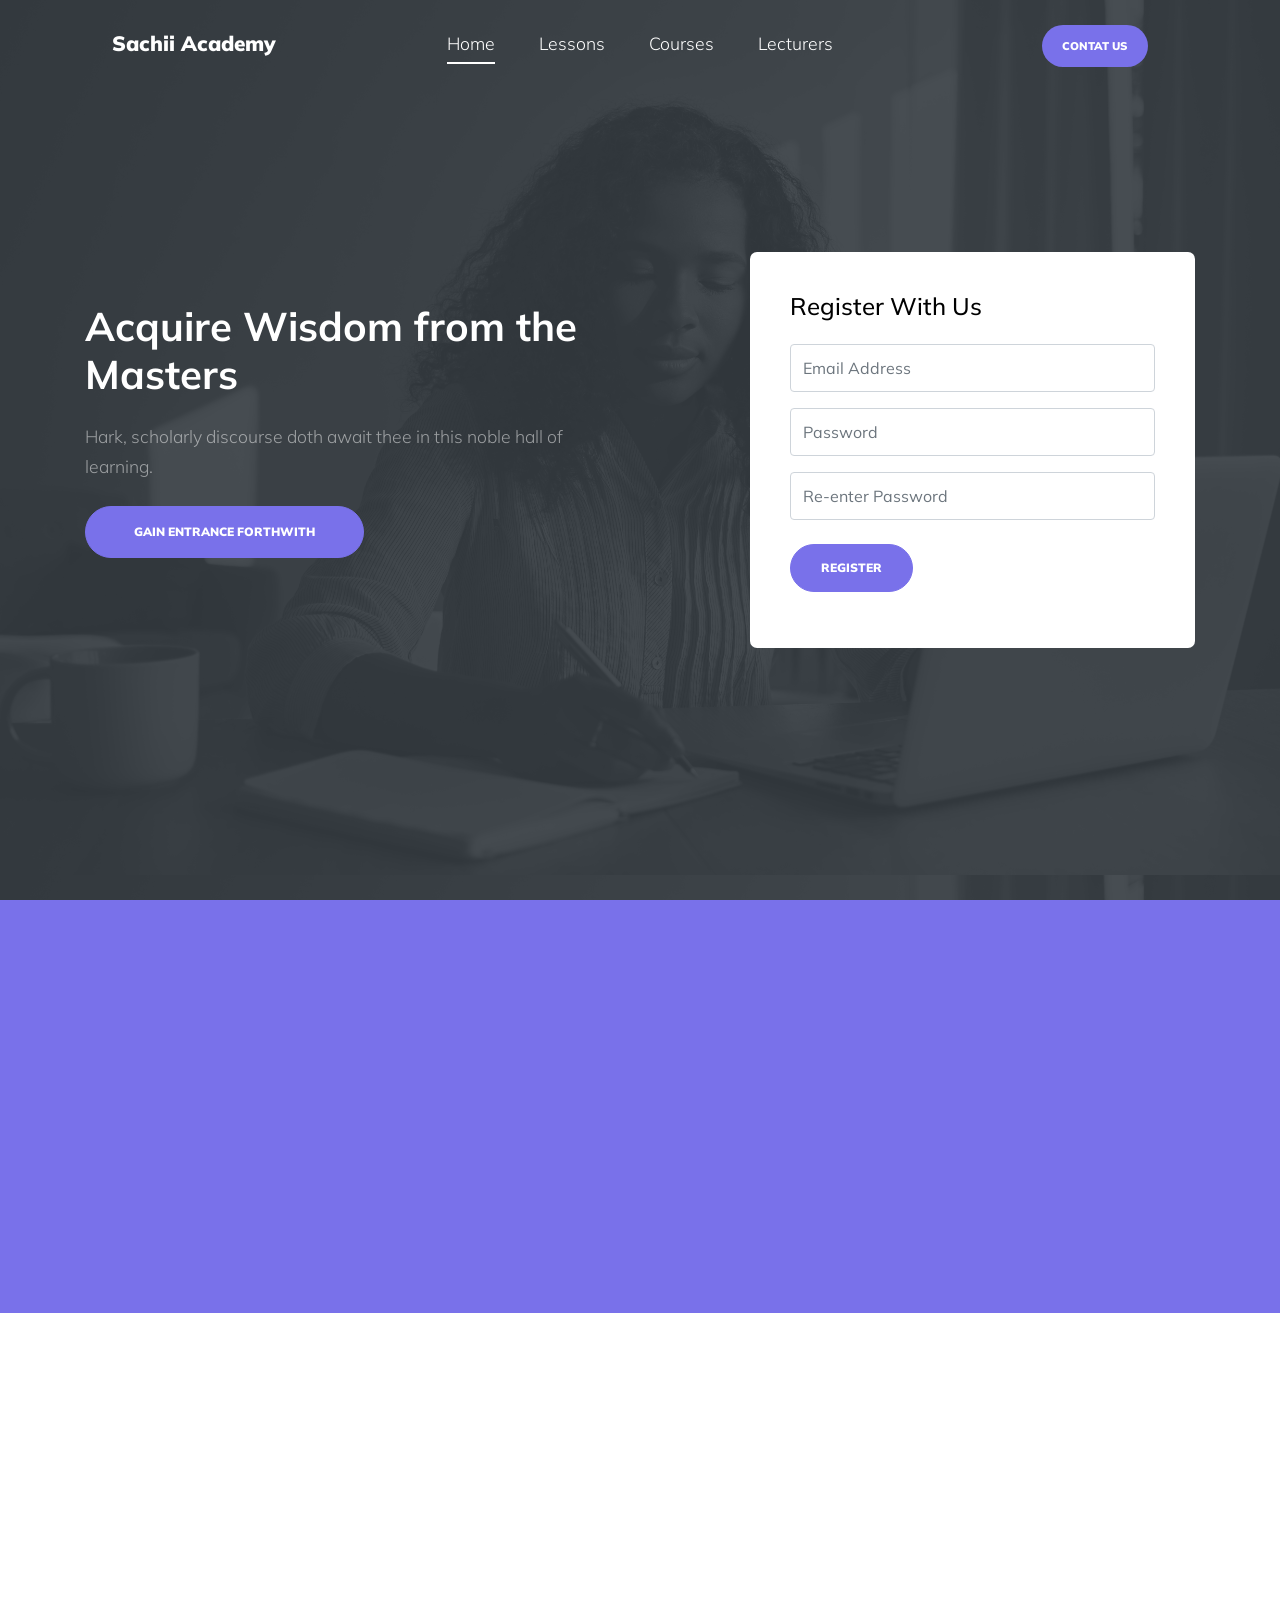
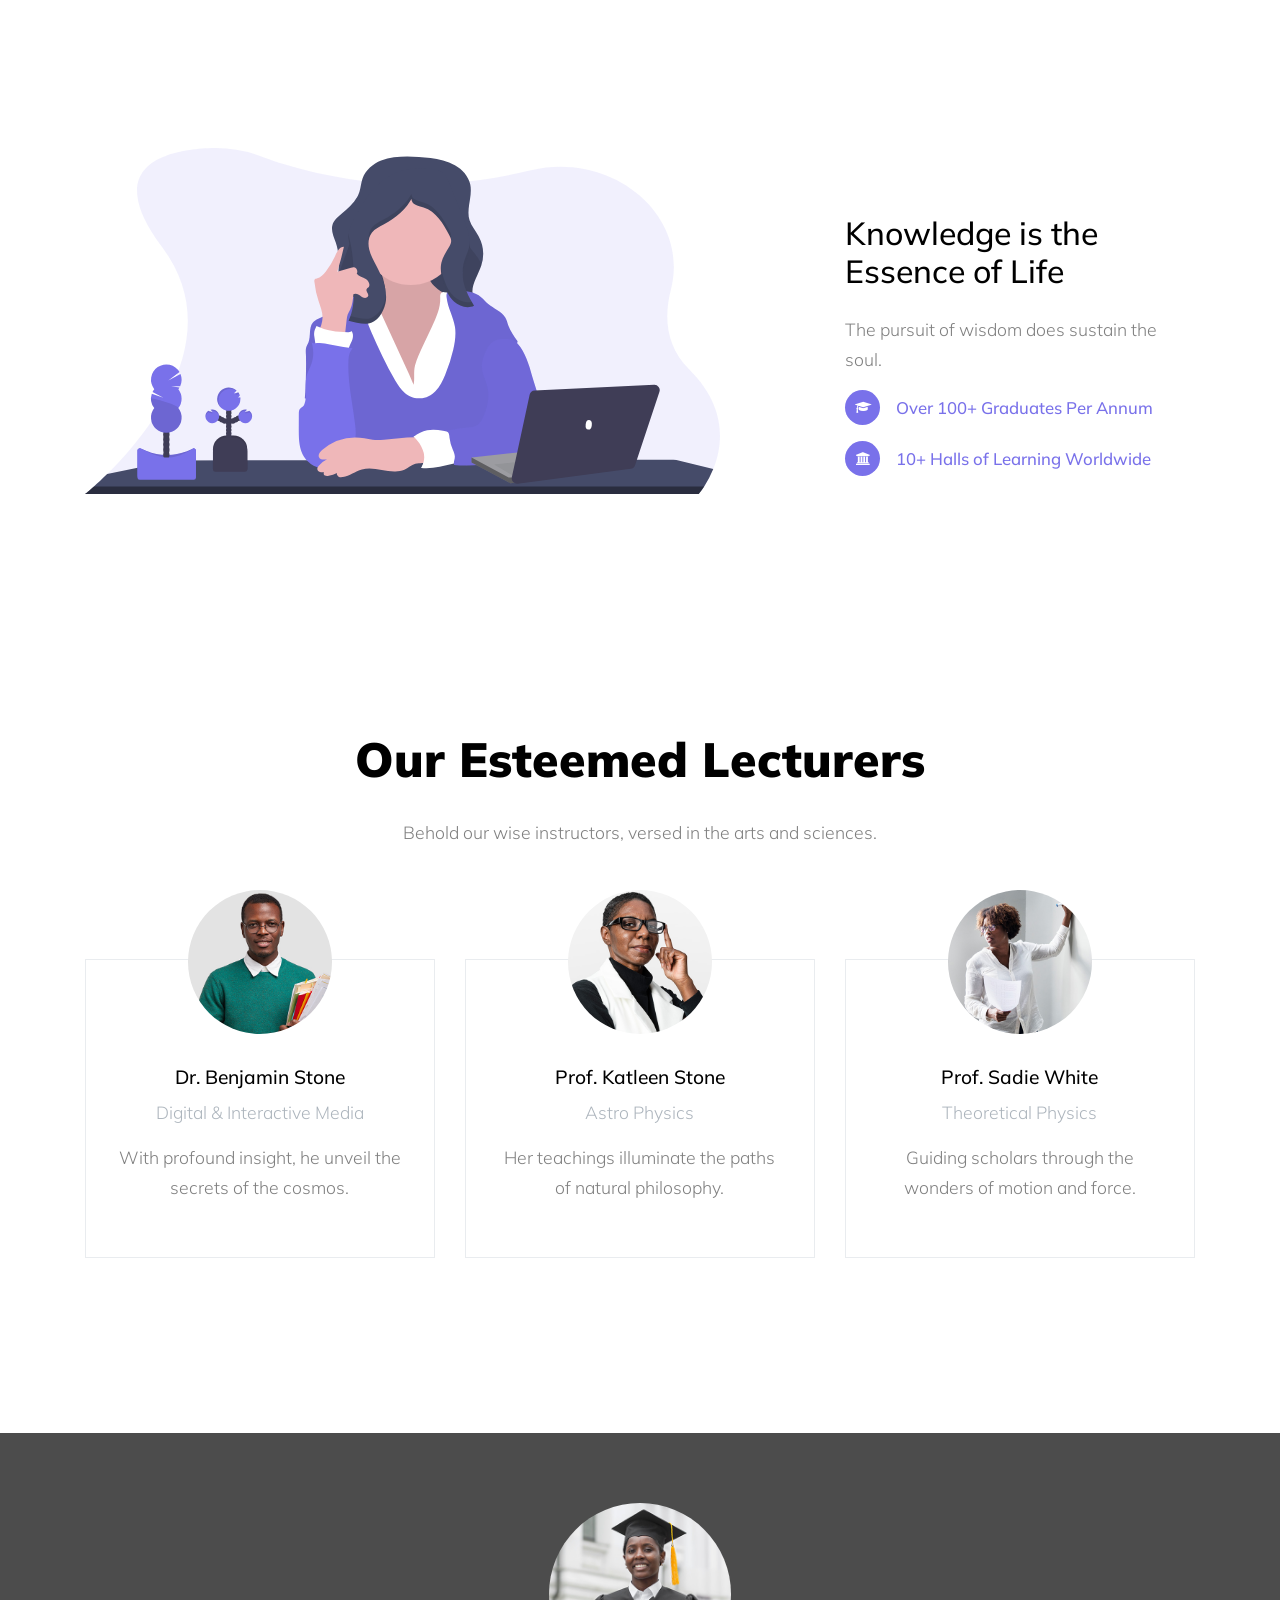
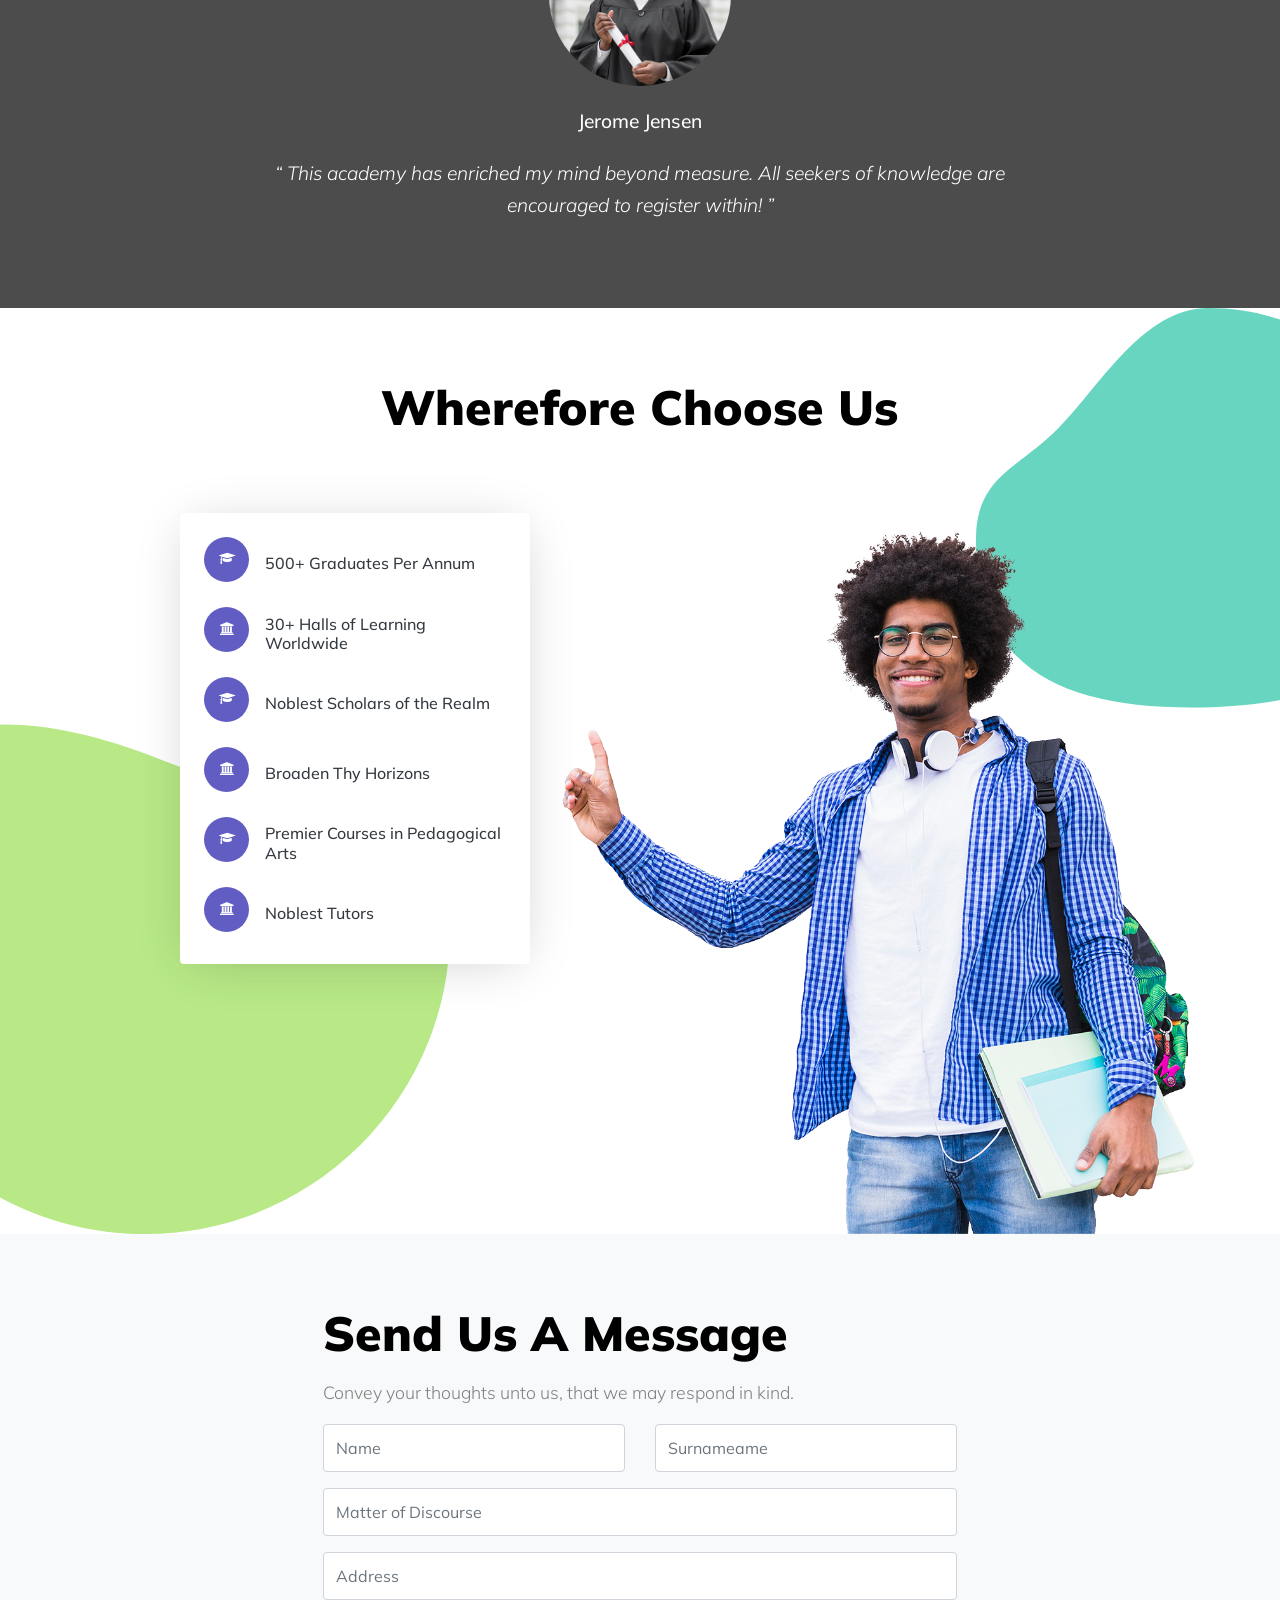
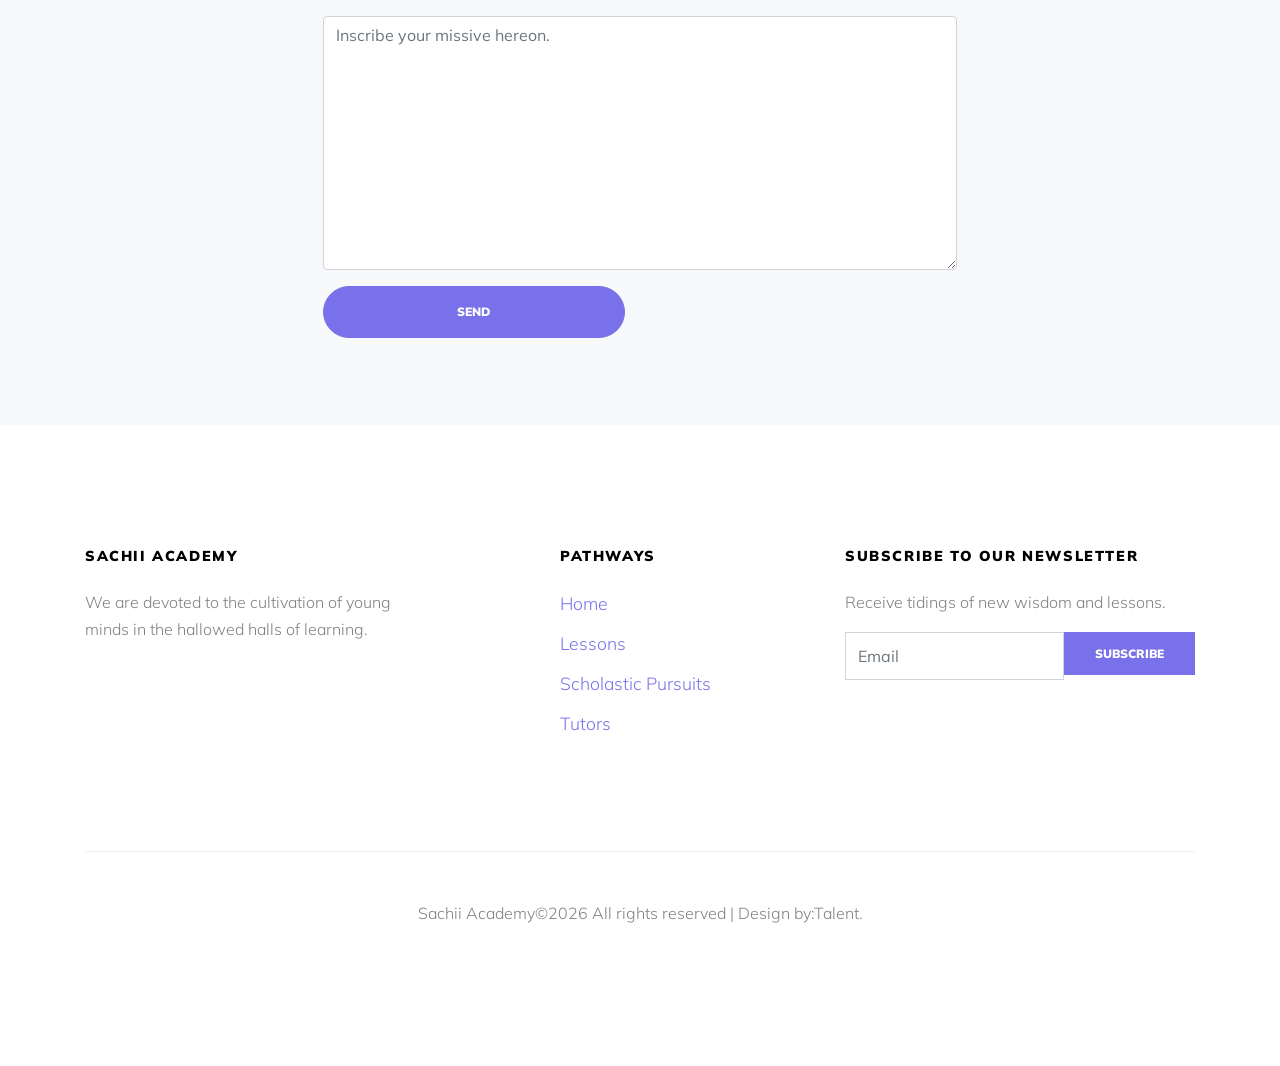
==== index.html @ c507b915 "Add files via upload" ====
<!DOCTYPE html>
<html lang="en">
  <head>
    <title>Sachii Online Academy</title>
    <meta charset="utf-8">
    <meta name="viewport" content="width=device-width, initial-scale=1, shrink-to-fit=no">
    
    
    <link href="https://fonts.googleapis.com/css?family=Muli:300,400,700,900" rel="stylesheet">
    <link rel="stylesheet" href="fonts/icomoon/style.css">

    <link rel="stylesheet" href="css/bootstrap.min.css">
    <link rel="stylesheet" href="css/jquery-ui.css">
    <link rel="stylesheet" href="css/owl.carousel.min.css">
    <link rel="stylesheet" href="css/owl.theme.default.min.css">
    <link rel="stylesheet" href="css/owl.theme.default.min.css">

    <link rel="stylesheet" href="css/jquery.fancybox.min.css">

    <link rel="stylesheet" href="css/bootstrap-datepicker.css">

    <link rel="stylesheet" href="fonts/flaticon/font/flaticon.css">

    <link rel="stylesheet" href="css/aos.css">

    <link rel="stylesheet" href="css/style.css">
    
  </head>
  <body data-spy="scroll" data-target=".site-navbar-target" data-offset="300">
  
  <div class="site-wrap">

    <div class="site-mobile-menu site-navbar-target">
      <div class="site-mobile-menu-header">
        <div class="site-mobile-menu-close mt-3">
          <span class="icon-close2 js-menu-toggle"></span>
        </div>
      </div>
      <div class="site-mobile-menu-body"></div>
    </div>
   
    
    <header class="site-navbar py-4 js-sticky-header site-navbar-target" role="banner">
      
      <div class="container-fluid">
        <div class="d-flex align-items-center">
          <div class="site-logo mr-auto w-25"><a href="index.html">Sachii Academy</a></div>

          <div class="mx-auto text-center">
            <nav class="site-navigation position-relative text-right" role="navigation">
              <ul class="site-menu main-menu js-clone-nav mx-auto d-none d-lg-block  m-0 p-0">
                <li><a href="#home-section" class="nav-link">Home</a></li>
                <li><a href="#courses-section" class="nav-link">Lessons</a></li>
                <li><a href="#programs-section" class="nav-link">Courses</a></li>
                <li><a href="#teachers-section" class="nav-link">Lecturers</a></li>
              </ul>
            </nav>
          </div>

          <div class="ml-auto w-25">
            <nav class="site-navigation position-relative text-right" role="navigation">
              <ul class="site-menu main-menu site-menu-dark js-clone-nav mr-auto d-none d-lg-block m-0 p-0">
                <li class="cta"><a href="#contact-section" class="nav-link"><span>contat us</span></a></li>
              </ul>
            </nav>
            <a href="#" class="d-inline-block d-lg-none site-menu-toggle js-menu-toggle text-black float-right"><span class="icon-menu h3"></span></a>
          </div>
        </div>
      </div>
      
    </header>

    <div class="intro-section" id="home-section">
      
      <div class="slide-1" style="background-image: url('images/hero_1.jpg');" data-stellar-background-ratio="0.5">
        <div class="container">
          <div class="row align-items-center">
            <div class="col-12">
              <div class="row align-items-center">
                <div class="col-lg-6 mb-4">
                  <h1  data-aos="fade-up" data-aos-delay="100">Acquire Wisdom from the Masters</h1>
                  <p class="mb-4"  data-aos="fade-up" data-aos-delay="200">Hark, scholarly discourse doth await thee in this noble hall of learning.</p>
                  <p data-aos="fade-up" data-aos-delay="300"><a href="#" class="btn btn-primary py-3 px-5 btn-pill">Gain Entrance Forthwith</a></p>

                </div>

                <div class="col-lg-5 ml-auto" data-aos="fade-up" data-aos-delay="500">
                  <form action="" method="post" class="form-box">
                    <h3 class="h4 text-black mb-4">Register With Us</h3>
                    <div class="form-group">
                      <input type="text" class="form-control" placeholder="Email Address">
                    </div>
                    <div class="form-group">
                      <input type="password" class="form-control" placeholder="Password">
                    </div>
                    <div class="form-group mb-4">
                      <input type="password" class="form-control" placeholder="Re-enter Password">
                    </div>
                    <div class="form-group">
                      <input type="submit" class="btn btn-primary btn-pill" value="Register">
                    </div>
                  </form>

                </div>
              </div>
            </div>
            
          </div>
        </div>
      </div>
    </div>

    
    <div class="site-section courses-title" id="courses-section">
      <div class="container">
        <div class="row mb-5 justify-content-center">
          <div class="col-lg-7 text-center" data-aos="fade-up" data-aos-delay="">
            <h2 class="section-title">Lessons</h2>
          </div>
        </div>
      </div>
    </div>
    <div class="site-section courses-entry-wrap"  data-aos="fade-up" data-aos-delay="100">
      <div class="container">
        <div class="row">

          <div class="owl-carousel col-12 nonloop-block-14">

            <div class="course bg-white h-100 align-self-stretch">
              <figure class="m-0">
                <a href="course-single.html"><img src="images/img_1.jpg" alt="Image" class="img-fluid"></a>
              </figure>
              <div class="course-inner-text py-4 px-4">
                <span class="course-price">$900</span>
                <div class="meta"><span class="icon-clock-o"></span>4 Lessons / 12 weeks</div>
                <h3><a href="#">Delve into the Laws of Physics</a></h3>
                <p>Contemplate the mysteries of nature through scholarly inquiry.</p>
              </div>
              <div class="d-flex border-top stats">
                <div class="py-3 px-4"><span class="icon-users"></span> 140 scholars</div>
                <div class="py-3 px-4 w-25 ml-auto border-left"><span class="icon-chat"></span> 2</div>
              </div>
            </div>

            <div class="course bg-white h-100 align-self-stretch">
              <figure class="m-0">
                <a href="course-single.html"><img src="images/img_2.jpg" alt="Image" class="img-fluid"></a>
              </figure>
              <div class="course-inner-text py-4 px-4">
                <span class="course-price">$300</span>
                <div class="meta"><span class="icon-clock-o"></span>4 Lessons / 12 weeks</div>
                <h3><a href="#">Graphic and Illustration Design</a></h3>
                <p>Master the noble craft of emblem design.</p>
              </div>
              <div class="d-flex border-top stats">
                <div class="py-3 px-4"><span class="icon-users"></span> 150 scholars</div>
                <div class="py-3 px-4 w-25 ml-auto border-left"><span class="icon-chat"></span> 2</div>
              </div>
            </div>

            <div class="course bg-white h-100 align-self-stretch">
              <figure class="m-0">
                <a href="course-single.html"><img src="images/img_3.jpg" alt="Image" class="img-fluid"></a>
              </figure>
              <div class="course-inner-text py-4 px-4">
                <span class="course-price">$700</span>
                <div class="meta"><span class="icon-clock-o"></span>4 Lessons / 12 weeks</div>
                <h3><a href="#">JavaScript Programming</a></h3>
                <p>Command the arcane language of computation.</p>
              </div>
              <div class="d-flex border-top stats">
                <div class="py-3 px-4"><span class="icon-users"></span> 179 scholars</div>
                <div class="py-3 px-4 w-25 ml-auto border-left"><span class="icon-chat"></span> 2</div>
              </div>
            </div>



            <div class="course bg-white h-100 align-self-stretch">
              <figure class="m-0">
                <a href="course-single.html"><img src="images/img_4.jpg" alt="Image" class="img-fluid"></a>
              </figure>
              <div class="course-inner-text py-4 px-4">
                <span class="course-price">$620</span>
                <div class="meta"><span class="icon-clock-o"></span>4 Lessons / 12 weeks</div>
                <h3><a href="#">Delve into the Laws of Physics</a></h3>
                <p>Contemplate the mysteries of nature through scholarly inquiry.</p>
              </div>
              <div class="d-flex border-top stats">
                <div class="py-3 px-4"><span class="icon-users"></span> 110 scholars</div>
                <div class="py-3 px-4 w-25 ml-auto border-left"><span class="icon-chat"></span> 2</div>
              </div>
            </div>

            <div class="course bg-white h-100 align-self-stretch">
              <figure class="m-0">
                <a href="course-single.html"><img src="images/img_5.jpg" alt="Image" class="img-fluid"></a>
              </figure>
              <div class="course-inner-text py-4 px-4">
                <span class="course-price">$450</span>
                <div class="meta"><span class="icon-clock-o"></span>4 Lessons / 12 weeks</div>
                <h3><a href="#">The Art of Logo Crafting</a></h3>
                <p>Master the noble craft of emblem design.</p>
              </div>
              <div class="d-flex border-top stats">
                <div class="py-3 px-4"><span class="icon-users"></span> 219 scholars</div>
                <div class="py-3 px-4 w-25 ml-auto border-left"><span class="icon-chat"></span> 2</div>
              </div>
            </div>

            <div class="course bg-white h-100 align-self-stretch">
              <figure class="m-0">
                <a href="course-single.html"><img src="images/img_6.jpg" alt="Image" class="img-fluid"></a>
              </figure>
              <div class="course-inner-text py-4 px-4">
                <span class="course-price">$799</span>
                <div class="meta"><span class="icon-clock-o"></span>4 Lessons / 12 weeks</div>
                <h3><a href="#">The Tongue of JavaScript Programming</a></h3>
                <p>Command the arcane language of computation.</p>
              </div>
              <div class="d-flex border-top stats">
                <div class="py-3 px-4"><span class="icon-users"></span> 193 scholars</div>
                <div class="py-3 px-4 w-25 ml-auto border-left"><span class="icon-chat"></span> 2</div>
              </div>
            </div>

          </div>

         

        </div>
        <div class="row justify-content-center">
          <div class="col-7 text-center">
            <button class="customPrevBtn btn btn-primary m-1">Prev</button>
            <button class="customNextBtn btn btn-primary m-1">Next</button>
          </div>
        </div>
      </div>
    </div>


    <div class="site-section" id="programs-section">
      <div class="container">
        <div class="row mb-5 justify-content-center">
          <div class="col-lg-7 text-center"  data-aos="fade-up" data-aos-delay="">
            <h2 class="section-title">Our Scholastic Endeavours</h2>
            <p>Hearken to our noble programs, crafted for the edification of young minds.</p>
          </div>
        </div>
        <div class="row mb-5 align-items-center">
          <div class="col-lg-7 mb-5" data-aos="fade-up" data-aos-delay="100">
            <img src="images/undraw_youtube_tutorial.svg" alt="Image" class="img-fluid">
          </div>
          <div class="col-lg-4 ml-auto" data-aos="fade-up" data-aos-delay="200">
            <h2 class="text-black mb-4">We Excel in the Noble Art of Teaching</h2>
            <p>We encourage you to partake in our peerless instruction.</p>

            <div class="d-flex align-items-center custom-icon-wrap mb-3">
              <span class="custom-icon-inner mr-3"><span class="icon icon-graduation-cap"></span></span>
              <div><h3 class="m-0">Over 500+ Graduates Per Annum</h3></div>
            </div>

            <div class="d-flex align-items-center custom-icon-wrap">
              <span class="custom-icon-inner mr-3"><span class="icon icon-university"></span></span>
              <div><h3 class="m-0">30+ Halls of Learning Worldwide</h3></div>
            </div>

          </div>
        </div>

        <div class="row mb-5 align-items-center">
          <div class="col-lg-7 mb-5 order-1 order-lg-2" data-aos="fade-up" data-aos-delay="100">
            <img src="images/undraw_teaching.svg" alt="Image" class="img-fluid">
          </div>
          <div class="col-lg-4 mr-auto order-2 order-lg-1" data-aos="fade-up" data-aos-delay="200">
            <h2 class="text-black mb-4">Aspire to Excellence</h2>
            <p>Strive ever toward the pinnacle of knowledge.</p>

            <div class="d-flex align-items-center custom-icon-wrap mb-3">
              <span class="custom-icon-inner mr-3"><span class="icon icon-graduation-cap"></span></span>
              <div><h3 class="m-0">Over 500+ Graduates Per Annum</h3></div>
            </div>

            <div class="d-flex align-items-center custom-icon-wrap">
              <span class="custom-icon-inner mr-3"><span class="icon icon-university"></span></span>
              <div><h3 class="m-0">30+ Halls of Learning Worldwide</h3></div>
            </div>

          </div>
        </div>

        <div class="row mb-5 align-items-center">
          <div class="col-lg-7 mb-5" data-aos="fade-up" data-aos-delay="100">
            <img src="images/undraw_teacher.svg" alt="Image" class="img-fluid">
          </div>
          <div class="col-lg-4 ml-auto" data-aos="fade-up" data-aos-delay="200">
            <h2 class="text-black mb-4">Knowledge is the Essence of Life</h2>
            <p>The pursuit of wisdom does sustain the soul.</p>

            <div class="d-flex align-items-center custom-icon-wrap mb-3">
              <span class="custom-icon-inner mr-3"><span class="icon icon-graduation-cap"></span></span>
              <div><h3 class="m-0">Over 100+ Graduates Per Annum</h3></div>
            </div>

            <div class="d-flex align-items-center custom-icon-wrap">
              <span class="custom-icon-inner mr-3"><span class="icon icon-university"></span></span>
              <div><h3 class="m-0">10+ Halls of Learning Worldwide</h3></div>
            </div>

          </div>
        </div>

      </div>
    </div>

    <div class="site-section" id="teachers-section">
      <div class="container">

        <div class="row mb-5 justify-content-center">
          <div class="col-lg-7 mb-5 text-center"  data-aos="fade-up" data-aos-delay="">
            <h2 class="section-title">Our Esteemed Lecturers</h2>
            <p>Behold our wise instructors, versed in the arts and sciences.</p>
          </div>
        </div>

        <div class="row">

          <div class="col-md-6 col-lg-4 mb-4" data-aos="fade-up" data-aos-delay="100">
            <div class="teacher text-center">
              <img src="images/person_1.jpg" alt="Image" class="img-fluid w-50 rounded-circle mx-auto mb-4">
              <div class="py-2">
                <h3 class="text-black">Dr. Benjamin Stone</h3>
                <p class="position">Digital & Interactive Media</p>
                <p>With profound insight, he unveil the secrets of the cosmos.</p>
              </div>
            </div>
          </div>

          <div class="col-md-6 col-lg-4 mb-4" data-aos="fade-up" data-aos-delay="200">
            <div class="teacher text-center">
              <img src="images/person_2.jpg" alt="Image" class="img-fluid w-50 rounded-circle mx-auto mb-4">
              <div class="py-2">
                <h3 class="text-black">Prof. Katleen Stone</h3>
                <p class="position">Astro Physics</p>
                <p>Her teachings illuminate the paths of natural philosophy.</p>
              </div>
            </div>
          </div>

          <div class="col-md-6 col-lg-4 mb-4" data-aos="fade-up" data-aos-delay="300">
            <div class="teacher text-center">
              <img src="images/person_3.jpg" alt="Image" class="img-fluid w-50 rounded-circle mx-auto mb-4">
              <div class="py-2">
                <h3 class="text-black">Prof. Sadie White</h3>
                <p class="position">Theoretical Physics</p>
                <p>Guiding scholars through the wonders of motion and force.</p>
              </div>
            </div>
          </div>
        </div>
      </div>
    </div>

    <div class="site-section bg-image overlay" style="background-image: url('images/hero_1.jpg');">
      <div class="container">
        <div class="row justify-content-center align-items-center">
          <div class="col-md-8 text-center testimony">
            <img src="images/person_4.jpg" alt="Image" class="img-fluid w-25 mb-4 rounded-circle">
            <h3 class="mb-4">Jerome Jensen</h3>
            <blockquote>
              <p>&ldquo; This academy has enriched my mind beyond measure. All seekers of knowledge are encouraged to register within! &rdquo;</p>
            </blockquote>
          </div>
        </div>
      </div>
    </div>

    <div class="site-section pb-0">

      <div class="future-blobs">
        <div class="blob_2">
          <img src="images/blob_2.svg" alt="Image">
        </div>
        <div class="blob_1">
          <img src="images/blob_1.svg" alt="Image">
        </div>
      </div>
      <div class="container">
        <div class="row mb-5 justify-content-center" data-aos="fade-up" data-aos-delay="">
          <div class="col-lg-7 text-center">
            <h2 class="section-title">Wherefore Choose Us</h2>
          </div>
        </div>
        <div class="row">
          <div class="col-lg-4 ml-auto align-self-start"  data-aos="fade-up" data-aos-delay="100">

            <div class="p-4 rounded bg-white why-choose-us-box">

              <div class="d-flex align-items-center custom-icon-wrap custom-icon-light mb-3">
                <div class="mr-3"><span class="custom-icon-inner"><span class="icon icon-graduation-cap"></span></span></div>
                <div><h3 class="m-0">500+ Graduates Per Annum</h3></div>
              </div>

              <div class="d-flex align-items-center custom-icon-wrap custom-icon-light mb-3">
                <div class="mr-3"><span class="custom-icon-inner"><span class="icon icon-university"></span></span></div>
                <div><h3 class="m-0">30+ Halls of Learning Worldwide</h3></div>
              </div>

              <div class="d-flex align-items-center custom-icon-wrap custom-icon-light mb-3">
                <div class="mr-3"><span class="custom-icon-inner"><span class="icon icon-graduation-cap"></span></span></div>
                <div><h3 class="m-0">Noblest Scholars of the Realm</h3></div>
              </div>

              <div class="d-flex align-items-center custom-icon-wrap custom-icon-light mb-3">
                <div class="mr-3"><span class="custom-icon-inner"><span class="icon icon-university"></span></span></div>
                <div><h3 class="m-0">Broaden Thy Horizons</h3></div>
              </div>

              <div class="d-flex align-items-center custom-icon-wrap custom-icon-light mb-3">
                <div class="mr-3"><span class="custom-icon-inner"><span class="icon icon-graduation-cap"></span></span></div>
                <div><h3 class="m-0">Premier Courses in Pedagogical Arts</h3></div>
              </div>

              <div class="d-flex align-items-center custom-icon-wrap custom-icon-light">
                <div class="mr-3"><span class="custom-icon-inner"><span class="icon icon-university"></span></span></div>
                <div><h3 class="m-0">Noblest Tutors</h3></div>
              </div>

            </div>


          </div>
          <div class="col-lg-7 align-self-end"  data-aos="fade-left" data-aos-delay="200">
            <img src="images/person_transparent.png" alt="Image" class="img-fluid">
          </div>
        </div>
      </div>
    </div>

    



    <div class="site-section bg-light" id="contact-section">
      <div class="container">

        <div class="row justify-content-center">
          <div class="col-md-7">


            
            <h2 class="section-title mb-3">Send Us A Message</h2>
            <p>Convey your thoughts unto us, that we may respond in kind.</p>
          
            <form method="post" data-aos="fade">
              <div class="form-group row">
                <div class="col-md-6 mb-3 mb-lg-0">
                  <input type="text" class="form-control" placeholder="Name">
                </div>
                <div class="col-md-6">
                  <input type="text" class="form-control" placeholder="Surnameame">
                </div>
              </div>

              <div class="form-group row">
                <div class="col-md-12">
                  <input type="text" class="form-control" placeholder="Matter of Discourse">
                </div>
              </div>

              <div class="form-group row">
                <div class="col-md-12">
                  <input type="email" class="form-control" placeholder="Address">
                </div>
              </div>
              <div class="form-group row">
                <div class="col-md-12">
                  <textarea class="form-control" id="" cols="30" rows="10" placeholder="Inscribe your missive hereon."></textarea>
                </div>
              </div>

              <div class="form-group row">
                <div class="col-md-6">
                  
                  <input type="submit" class="btn btn-primary py-3 px-5 btn-block btn-pill" value="Send ">
                </div>
              </div>

            </form>
          </div>
        </div>
      </div>
    </div>
    
     
    <footer class="footer-section bg-white">
      <div class="container">
        <div class="row">
          <div class="col-md-4">
            <h3>Sachii Academy</h3>
            <p>We are devoted to the cultivation of young minds in the hallowed halls of learning.</p>
          </div>

          <div class="col-md-3 ml-auto">
            <h3>Pathways</h3>
            <ul class="list-unstyled footer-links">
              <li><a href="#">Home</a></li>
              <li><a href="#">Lessons</a></li>
              <li><a href="#">Scholastic Pursuits</a></li>
              <li><a href="#">Tutors</a></li>
            </ul>
          </div>

          <div class="col-md-4">
            <h3>Subscribe to Our Newsletter</h3>
            <p>Receive tidings of new wisdom and lessons.</p>
            <form action="#" class="footer-subscribe">
              <div class="d-flex mb-5">
                <input type="text" class="form-control rounded-0" placeholder="Email">
                <input type="submit" class="btn btn-primary rounded-0" value="Subscribe">
              </div>
            </form>
          </div>

        </div>

        <div class="row pt-5 mt-5 text-center">
          <div class="col-md-12">
            <div class="border-top pt-5">
            <p>
        
        Sachii Academy&copy;<script>document.write(new Date().getFullYear());</script> All rights reserved | Design by:Talent.
       
      </p>
            </div>
          </div>
          
        </div>
      </div>
    </footer>

  
    
  </div> 

  <script src="js/jquery-3.3.1.min.js"></script>
  <script src="js/jquery-migrate-3.0.1.min.js"></script>
  <script src="js/jquery-ui.js"></script>
  <script src="js/popper.min.js"></script>
  <script src="js/bootstrap.min.js"></script>
  <script src="js/owl.carousel.min.js"></script>
  <script src="js/jquery.stellar.min.js"></script>
  <script src="js/jquery.countdown.min.js"></script>
  <script src="js/bootstrap-datepicker.min.js"></script>
  <script src="js/jquery.easing.1.3.js"></script>
  <script src="js/aos.js"></script>
  <script src="js/jquery.fancybox.min.js"></script>
  <script src="js/jquery.sticky.js"></script>

  
  <script src="js/main.js"></script>
    
  </body>
</html>
---- fonts/icomoon/style.css ----
@font-face {
  font-family: 'icomoon';
  src:  url('fonts/icomoon.eot?10si43');
  src:  url('fonts/icomoon.eot?10si43#iefix') format('embedded-opentype'),
    url('fonts/icomoon.ttf?10si43') format('truetype'),
    url('fonts/icomoon.woff?10si43') format('woff'),
    url('fonts/icomoon.svg?10si43#icomoon') format('svg');
  font-weight: normal;
  font-style: normal;
}

[class^="icon-"], [class*=" icon-"] {
  /* use !important to prevent issues with browser extensions that change fonts */
  font-family: 'icomoon' !important;
  speak: none;
  font-style: normal;
  font-weight: normal;
  font-variant: normal;
  text-transform: none;
  line-height: 1;

  /* Better Font Rendering =========== */
  -webkit-font-smoothing: antialiased;
  -moz-osx-font-smoothing: grayscale;
}

.icon-asterisk:before {
  content: "\f069";
}
.icon-plus:before {
  content: "\f067";
}
.icon-question:before {
  content: "\f128";
}
.icon-minus:before {
  content: "\f068";
}
.icon-glass:before {
  content: "\f000";
}
.icon-music:before {
  content: "\f001";
}
.icon-search:before {
  content: "\f002";
}
.icon-envelope-o:before {
  content: "\f003";
}
.icon-heart:before {
  content: "\f004";
}
.icon-star:before {
  content: "\f005";
}
.icon-star-o:before {
  content: "\f006";
}
.icon-user:before {
  content: "\f007";
}
.icon-film:before {
  content: "\f008";
}
.icon-th-large:before {
  content: "\f009";
}
.icon-th:before {
  content: "\f00a";
}
.icon-th-list:before {
  content: "\f00b";
}
.icon-check:before {
  content: "\f00c";
}
.icon-close:before {
  content: "\f00d";
}
.icon-remove:before {
  content: "\f00d";
}
.icon-times:before {
  content: "\f00d";
}
.icon-search-plus:before {
  content: "\f00e";
}
.icon-search-minus:before {
  content: "\f010";
}
.icon-power-off:before {
  content: "\f011";
}
.icon-signal:before {
  content: "\f012";
}
.icon-cog:before {
  content: "\f013";
}
.icon-gear:before {
  content: "\f013";
}
.icon-trash-o:before {
  content: "\f014";
}
.icon-home:before {
  content: "\f015";
}
.icon-file-o:before {
  content: "\f016";
}
.icon-clock-o:before {
  content: "\f017";
}
.icon-road:before {
  content: "\f018";
}
.icon-download:before {
  content: "\f019";
}
.icon-arrow-circle-o-down:before {
  content: "\f01a";
}
.icon-arrow-circle-o-up:before {
  content: "\f01b";
}
.icon-inbox:before {
  content: "\f01c";
}
.icon-play-circle-o:before {
  content: "\f01d";
}
.icon-repeat:before {
  content: "\f01e";
}
.icon-rotate-right:before {
  content: "\f01e";
}
.icon-refresh:before {
  content: "\f021";
}
.icon-list-alt:before {
  content: "\f022";
}
.icon-lock:before {
  content: "\f023";
}
.icon-flag:before {
  content: "\f024";
}
.icon-headphones:before {
  content: "\f025";
}
.icon-volume-off:before {
  content: "\f026";
}
.icon-volume-down:before {
  content: "\f027";
}
.icon-volume-up:before {
  content: "\f028";
}
.icon-qrcode:before {
  content: "\f029";
}
.icon-barcode:before {
  content: "\f02a";
}
.icon-tag:before {
  content: "\f02b";
}
.icon-tags:before {
  content: "\f02c";
}
.icon-book:before {
  content: "\f02d";
}
.icon-bookmark:before {
  content: "\f02e";
}
.icon-print:before {
  content: "\f02f";
}
.icon-camera:before {
  content: "\f030";
}
.icon-font:before {
  content: "\f031";
}
.icon-bold:before {
  content: "\f032";
}
.icon-italic:before {
  content: "\f033";
}
.icon-text-height:before {
  content: "\f034";
}
.icon-text-width:before {
  content: "\f035";
}
.icon-align-left:before {
  content: "\f036";
}
.icon-align-center:before {
  content: "\f037";
}
.icon-align-right:before {
  content: "\f038";
}
.icon-align-justify:before {
  content: "\f039";
}
.icon-list:before {
  content: "\f03a";
}
.icon-dedent:before {
  content: "\f03b";
}
.icon-outdent:before {
  content: "\f03b";
}
.icon-indent:before {
  content: "\f03c";
}
.icon-video-camera:before {
  content: "\f03d";
}
.icon-image:before {
  content: "\f03e";
}
.icon-photo:before {
  content: "\f03e";
}
.icon-picture-o:before {
  content: "\f03e";
}
.icon-pencil:before {
  content: "\f040";
}
.icon-map-marker:before {
  content: "\f041";
}
.icon-adjust:before {
  content: "\f042";
}
.icon-tint:before {
  content: "\f043";
}
.icon-edit:before {
  content: "\f044";
}
.icon-pencil-square-o:before {
  content: "\f044";
}
.icon-share-square-o:before {
  content: "\f045";
}
.icon-check-square-o:before {
  content: "\f046";
}
.icon-arrows:before {
  content: "\f047";
}
.icon-step-backward:before {
  content: "\f048";
}
.icon-fast-backward:before {
  content: "\f049";
}
.icon-backward:before {
  content: "\f04a";
}
.icon-play:before {
  content: "\f04b";
}
.icon-pause:before {
  content: "\f04c";
}
.icon-stop:before {
  content: "\f04d";
}
.icon-forward:before {
  content: "\f04e";
}
.icon-fast-forward:before {
  content: "\f050";
}
.icon-step-forward:before {
  content: "\f051";
}
.icon-eject:before {
  content: "\f052";
}
.icon-chevron-left:before {
  content: "\f053";
}
.icon-chevron-right:before {
  content: "\f054";
}
.icon-plus-circle:before {
  content: "\f055";
}
.icon-minus-circle:before {
  content: "\f056";
}
.icon-times-circle:before {
  content: "\f057";
}
.icon-check-circle:before {
  content: "\f058";
}
.icon-question-circle:before {
  content: "\f059";
}
.icon-info-circle:before {
  content: "\f05a";
}
.icon-crosshairs:before {
  content: "\f05b";
}
.icon-times-circle-o:before {
  content: "\f05c";
}
.icon-check-circle-o:before {
  content: "\f05d";
}
.icon-ban:before {
  content: "\f05e";
}
.icon-arrow-left:before {
  content: "\f060";
}
.icon-arrow-right:before {
  content: "\f061";
}
.icon-arrow-up:before {
  content: "\f062";
}
.icon-arrow-down:before {
  content: "\f063";
}
.icon-mail-forward:before {
  content: "\f064";
}
.icon-share:before {
  content: "\f064";
}
.icon-expand:before {
  content: "\f065";
}
.icon-compress:before {
  content: "\f066";
}
.icon-exclamation-circle:before {
  content: "\f06a";
}
.icon-gift:before {
  content: "\f06b";
}
.icon-leaf:before {
  content: "\f06c";
}
.icon-fire:before {
  content: "\f06d";
}
.icon-eye:before {
  content: "\f06e";
}
.icon-eye-slash:before {
  content: "\f070";
}
.icon-exclamation-triangle:before {
  content: "\f071";
}
.icon-warning:before {
  content: "\f071";
}
.icon-plane:before {
  content: "\f072";
}
.icon-calendar:before {
  content: "\f073";
}
.icon-random:before {
  content: "\f074";
}
.icon-comment:before {
  content: "\f075";
}
.icon-magnet:before {
  content: "\f076";
}
.icon-chevron-up:before {
  content: "\f077";
}
.icon-chevron-down:before {
  content: "\f078";
}
.icon-retweet:before {
  content: "\f079";
}
.icon-shopping-cart:before {
  content: "\f07a";
}
.icon-folder:before {
  content: "\f07b";
}
.icon-folder-open:before {
  content: "\f07c";
}
.icon-arrows-v:before {
  content: "\f07d";
}
.icon-arrows-h:before {
  content: "\f07e";
}
.icon-bar-chart:before {
  content: "\f080";
}
.icon-bar-chart-o:before {
  content: "\f080";
}
.icon-twitter-square:before {
  content: "\f081";
}
.icon-facebook-square:before {
  content: "\f082";
}
.icon-camera-retro:before {
  content: "\f083";
}
.icon-key:before {
  content: "\f084";
}
.icon-cogs:before {
  content: "\f085";
}
.icon-gears:before {
  content: "\f085";
}
.icon-comments:before {
  content: "\f086";
}
.icon-thumbs-o-up:before {
  content: "\f087";
}
.icon-thumbs-o-down:before {
  content: "\f088";
}
.icon-star-half:before {
  content: "\f089";
}
.icon-heart-o:before {
  content: "\f08a";
}
.icon-sign-out:before {
  content: "\f08b";
}
.icon-linkedin-square:before {
  content: "\f08c";
}
.icon-thumb-tack:before {
  content: "\f08d";
}
.icon-external-link:before {
  content: "\f08e";
}
.icon-sign-in:before {
  content: "\f090";
}
.icon-trophy:before {
  content: "\f091";
}
.icon-github-square:before {
  content: "\f092";
}
.icon-upload:before {
  content: "\f093";
}
.icon-lemon-o:before {
  content: "\f094";
}
.icon-phone:before {
  content: "\f095";
}
.icon-square-o:before {
  content: "\f096";
}
.icon-bookmark-o:before {
  content: "\f097";
}
.icon-phone-square:before {
  content: "\f098";
}
.icon-twitter:before {
  content: "\f099";
}
.icon-facebook:before {
  content: "\f09a";
}
.icon-facebook-f:before {
  content: "\f09a";
}
.icon-github:before {
  content: "\f09b";
}
.icon-unlock:before {
  content: "\f09c";
}
.icon-credit-card:before {
  content: "\f09d";
}
.icon-feed:before {
  content: "\f09e";
}
.icon-rss:before {
  content: "\f09e";
}
.icon-hdd-o:before {
  content: "\f0a0";
}
.icon-bullhorn:before {
  content: "\f0a1";
}
.icon-bell-o:before {
  content: "\f0a2";
}
.icon-certificate:before {
  content: "\f0a3";
}
.icon-hand-o-right:before {
  content: "\f0a4";
}
.icon-hand-o-left:before {
  content: "\f0a5";
}
.icon-hand-o-up:before {
  content: "\f0a6";
}
.icon-hand-o-down:before {
  content: "\f0a7";
}
.icon-arrow-circle-left:before {
  content: "\f0a8";
}
.icon-arrow-circle-right:before {
  content: "\f0a9";
}
.icon-arrow-circle-up:before {
  content: "\f0aa";
}
.icon-arrow-circle-down:before {
  content: "\f0ab";
}
.icon-globe:before {
  content: "\f0ac";
}
.icon-wrench:before {
  content: "\f0ad";
}
.icon-tasks:before {
  content: "\f0ae";
}
.icon-filter:before {
  content: "\f0b0";
}
.icon-briefcase:before {
  content: "\f0b1";
}
.icon-arrows-alt:before {
  content: "\f0b2";
}
.icon-group:before {
  content: "\f0c0";
}
.icon-users:before {
  content: "\f0c0";
}
.icon-chain:before {
  content: "\f0c1";
}
.icon-link:before {
  content: "\f0c1";
}
.icon-cloud:before {
  content: "\f0c2";
}
.icon-flask:before {
  content: "\f0c3";
}
.icon-cut:before {
  content: "\f0c4";
}
.icon-scissors:before {
  content: "\f0c4";
}
.icon-copy:before {
  content: "\f0c5";
}
.icon-files-o:before {
  content: "\f0c5";
}
.icon-paperclip:before {
  content: "\f0c6";
}
.icon-floppy-o:before {
  content: "\f0c7";
}
.icon-save:before {
  content: "\f0c7";
}
.icon-square:before {
  content: "\f0c8";
}
.icon-bars:before {
  content: "\f0c9";
}
.icon-navicon:before {
  content: "\f0c9";
}
.icon-reorder:before {
  content: "\f0c9";
}
.icon-list-ul:before {
  content: "\f0ca";
}
.icon-list-ol:before {
  content: "\f0cb";
}
.icon-strikethrough:before {
  content: "\f0cc";
}
.icon-underline:before {
  content: "\f0cd";
}
.icon-table:before {
  content: "\f0ce";
}
.icon-magic:before {
  content: "\f0d0";
}
.icon-truck:before {
  content: "\f0d1";
}
.icon-pinterest:before {
  content: "\f0d2";
}
.icon-pinterest-square:before {
  content: "\f0d3";
}
.icon-google-plus-square:before {
  content: "\f0d4";
}
.icon-google-plus:before {
  content: "\f0d5";
}
.icon-money:before {
  content: "\f0d6";
}
.icon-caret-down:before {
  content: "\f0d7";
}
.icon-caret-up:before {
  content: "\f0d8";
}
.icon-caret-left:before {
  content: "\f0d9";
}
.icon-caret-right:before {
  content: "\f0da";
}
.icon-columns:before {
  content: "\f0db";
}
.icon-sort:before {
  content: "\f0dc";
}
.icon-unsorted:before {
  content: "\f0dc";
}
.icon-sort-desc:before {
  content: "\f0dd";
}
.icon-sort-down:before {
  content: "\f0dd";
}
.icon-sort-asc:before {
  content: "\f0de";
}
.icon-sort-up:before {
  content: "\f0de";
}
.icon-envelope:before {
  content: "\f0e0";
}
.icon-linkedin:before {
  content: "\f0e1";
}
.icon-rotate-left:before {
  content: "\f0e2";
}
.icon-undo:before {
  content: "\f0e2";
}
.icon-gavel:before {
  content: "\f0e3";
}
.icon-legal:before {
  content: "\f0e3";
}
.icon-dashboard:before {
  content: "\f0e4";
}
.icon-tachometer:before {
  content: "\f0e4";
}
.icon-comment-o:before {
  content: "\f0e5";
}
.icon-comments-o:before {
  content: "\f0e6";
}
.icon-bolt:before {
  content: "\f0e7";
}
.icon-flash:before {
  content: "\f0e7";
}
.icon-sitemap:before {
  content: "\f0e8";
}
.icon-umbrella:before {
  content: "\f0e9";
}
.icon-clipboard:before {
  content: "\f0ea";
}
.icon-paste:before {
  content: "\f0ea";
}
.icon-lightbulb-o:before {
  content: "\f0eb";
}
.icon-exchange:before {
  content: "\f0ec";
}
.icon-cloud-download:before {
  content: "\f0ed";
}
.icon-cloud-upload:before {
  content: "\f0ee";
}
.icon-user-md:before {
  content: "\f0f0";
}
.icon-stethoscope:before {
  content: "\f0f1";
}
.icon-suitcase:before {
  content: "\f0f2";
}
.icon-bell:before {
  content: "\f0f3";
}
.icon-coffee:before {
  content: "\f0f4";
}
.icon-cutlery:before {
  content: "\f0f5";
}
.icon-file-text-o:before {
  content: "\f0f6";
}
.icon-building-o:before {
  content: "\f0f7";
}
.icon-hospital-o:before {
  content: "\f0f8";
}
.icon-ambulance:before {
  content: "\f0f9";
}
.icon-medkit:before {
  content: "\f0fa";
}
.icon-fighter-jet:before {
  content: "\f0fb";
}
.icon-beer:before {
  content: "\f0fc";
}
.icon-h-square:before {
  content: "\f0fd";
}
.icon-plus-square:before {
  content: "\f0fe";
}
.icon-angle-double-left:before {
  content: "\f100";
}
.icon-angle-double-right:before {
  content: "\f101";
}
.icon-angle-double-up:before {
  content: "\f102";
}
.icon-angle-double-down:before {
  content: "\f103";
}
.icon-angle-left:before {
  content: "\f104";
}
.icon-angle-right:before {
  content: "\f105";
}
.icon-angle-up:before {
  content: "\f106";
}
.icon-angle-down:before {
  content: "\f107";
}
.icon-desktop:before {
  content: "\f108";
}
.icon-laptop:before {
  content: "\f109";
}
.icon-tablet:before {
  content: "\f10a";
}
.icon-mobile:before {
  content: "\f10b";
}
.icon-mobile-phone:before {
  content: "\f10b";
}
.icon-circle-o:before {
  content: "\f10c";
}
.icon-quote-left:before {
  content: "\f10d";
}
.icon-quote-right:before {
  content: "\f10e";
}
.icon-spinner:before {
  content: "\f110";
}
.icon-circle:before {
  content: "\f111";
}
.icon-mail-reply:before {
  content: "\f112";
}
.icon-reply:before {
  content: "\f112";
}
.icon-github-alt:before {
  content: "\f113";
}
.icon-folder-o:before {
  content: "\f114";
}
.icon-folder-open-o:before {
  content: "\f115";
}
.icon-smile-o:before {
  content: "\f118";
}
.icon-frown-o:before {
  content: "\f119";
}
.icon-meh-o:before {
  content: "\f11a";
}
.icon-gamepad:before {
  content: "\f11b";
}
.icon-keyboard-o:before {
  content: "\f11c";
}
.icon-flag-o:before {
  content: "\f11d";
}
.icon-flag-checkered:before {
  content: "\f11e";
}
.icon-terminal:before {
  content: "\f120";
}
.icon-code:before {
  content: "\f121";
}
.icon-mail-reply-all:before {
  content: "\f122";
}
.icon-reply-all:before {
  content: "\f122";
}
.icon-star-half-empty:before {
  content: "\f123";
}
.icon-star-half-full:before {
  content: "\f123";
}
.icon-star-half-o:before {
  content: "\f123";
}
.icon-location-arrow:before {
  content: "\f124";
}
.icon-crop:before {
  content: "\f125";
}
.icon-code-fork:before {
  content: "\f126";
}
.icon-chain-broken:before {
  content: "\f127";
}
.icon-unlink:before {
  content: "\f127";
}
.icon-info:before {
  content: "\f129";
}
.icon-exclamation:before {
  content: "\f12a";
}
.icon-superscript:before {
  content: "\f12b";
}
.icon-subscript:before {
  content: "\f12c";
}
.icon-eraser:before {
  content: "\f12d";
}
.icon-puzzle-piece:before {
  content: "\f12e";
}
.icon-microphone:before {
  content: "\f130";
}
.icon-microphone-slash:before {
  content: "\f131";
}
.icon-shield:before {
  content: "\f132";
}
.icon-calendar-o:before {
  content: "\f133";
}
.icon-fire-extinguisher:before {
  content: "\f134";
}
.icon-rocket:before {
  content: "\f135";
}
.icon-maxcdn:before {
  content: "\f136";
}
.icon-chevron-circle-left:before {
  content: "\f137";
}
.icon-chevron-circle-right:before {
  content: "\f138";
}
.icon-chevron-circle-up:before {
  content: "\f139";
}
.icon-chevron-circle-down:before {
  content: "\f13a";
}
.icon-html5:before {
  content: "\f13b";
}
.icon-css3:before {
  content: "\f13c";
}
.icon-anchor:before {
  content: "\f13d";
}
.icon-unlock-alt:before {
  content: "\f13e";
}
.icon-bullseye:before {
  content: "\f140";
}
.icon-ellipsis-h:before {
  content: "\f141";
}
.icon-ellipsis-v:before {
  content: "\f142";
}
.icon-rss-square:before {
  content: "\f143";
}
.icon-play-circle:before {
  content: "\f144";
}
.icon-ticket:before {
  content: "\f145";
}
.icon-minus-square:before {
  content: "\f146";
}
.icon-minus-square-o:before {
  content: "\f147";
}
.icon-level-up:before {
  content: "\f148";
}
.icon-level-down:before {
  content: "\f149";
}
.icon-check-square:before {
  content: "\f14a";
}
.icon-pencil-square:before {
  content: "\f14b";
}
.icon-external-link-square:before {
  content: "\f14c";
}
.icon-share-square:before {
  content: "\f14d";
}
.icon-compass:before {
  content: "\f14e";
}
.icon-caret-square-o-down:before {
  content: "\f150";
}
.icon-toggle-down:before {
  content: "\f150";
}
.icon-caret-square-o-up:before {
  content: "\f151";
}
.icon-toggle-up:before {
  content: "\f151";
}
.icon-caret-square-o-right:before {
  content: "\f152";
}
.icon-toggle-right:before {
  content: "\f152";
}
.icon-eur:before {
  content: "\f153";
}
.icon-euro:before {
  content: "\f153";
}
.icon-gbp:before {
  content: "\f154";
}
.icon-dollar:before {
  content: "\f155";
}
.icon-usd:before {
  content: "\f155";
}
.icon-inr:before {
  content: "\f156";
}
.icon-rupee:before {
  content: "\f156";
}
.icon-cny:before {
  content: "\f157";
}
.icon-jpy:before {
  content: "\f157";
}
.icon-rmb:before {
  content: "\f157";
}
.icon-yen:before {
  content: "\f157";
}
.icon-rouble:before {
  content: "\f158";
}
.icon-rub:before {
  content: "\f158";
}
.icon-ruble:before {
  content: "\f158";
}
.icon-krw:before {
  content: "\f159";
}
.icon-won:before {
  content: "\f159";
}
.icon-bitcoin:before {
  content: "\f15a";
}
.icon-btc:before {
  content: "\f15a";
}
.icon-file:before {
  content: "\f15b";
}
.icon-file-text:before {
  content: "\f15c";
}
.icon-sort-alpha-asc:before {
  content: "\f15d";
}
.icon-sort-alpha-desc:before {
  content: "\f15e";
}
.icon-sort-amount-asc:before {
  content: "\f160";
}
.icon-sort-amount-desc:before {
  content: "\f161";
}
.icon-sort-numeric-asc:before {
  content: "\f162";
}
.icon-sort-numeric-desc:before {
  content: "\f163";
}
.icon-thumbs-up:before {
  content: "\f164";
}
.icon-thumbs-down:before {
  content: "\f165";
}
.icon-youtube-square:before {
  content: "\f166";
}
.icon-youtube:before {
  content: "\f167";
}
.icon-xing:before {
  content: "\f168";
}
.icon-xing-square:before {
  content: "\f169";
}
.icon-youtube-play:before {
  content: "\f16a";
}
.icon-dropbox:before {
  content: "\f16b";
}
.icon-stack-overflow:before {
  content: "\f16c";
}
.icon-instagram:before {
  content: "\f16d";
}
.icon-flickr:before {
  content: "\f16e";
}
.icon-adn:before {
  content: "\f170";
}
.icon-bitbucket:before {
  content: "\f171";
}
.icon-bitbucket-square:before {
  content: "\f172";
}
.icon-tumblr:before {
  content: "\f173";
}
.icon-tumblr-square:before {
  content: "\f174";
}
.icon-long-arrow-down:before {
  content: "\f175";
}
.icon-long-arrow-up:before {
  content: "\f176";
}
.icon-long-arrow-left:before {
  content: "\f177";
}
.icon-long-arrow-right:before {
  content: "\f178";
}
.icon-apple:before {
  content: "\f179";
}
.icon-windows:before {
  content: "\f17a";
}
.icon-android:before {
  content: "\f17b";
}
.icon-linux:before {
  content: "\f17c";
}
.icon-dribbble:before {
  content: "\f17d";
}
.icon-skype:before {
  content: "\f17e";
}
.icon-foursquare:before {
  content: "\f180";
}
.icon-trello:before {
  content: "\f181";
}
.icon-female:before {
  content: "\f182";
}
.icon-male:before {
  content: "\f183";
}
.icon-gittip:before {
  content: "\f184";
}
.icon-gratipay:before {
  content: "\f184";
}
.icon-sun-o:before {
  content: "\f185";
}
.icon-moon-o:before {
  content: "\f186";
}
.icon-archive:before {
  content: "\f187";
}
.icon-bug:before {
  content: "\f188";
}
.icon-vk:before {
  content: "\f189";
}
.icon-weibo:before {
  content: "\f18a";
}
.icon-renren:before {
  content: "\f18b";
}
.icon-pagelines:before {
  content: "\f18c";
}
.icon-stack-exchange:before {
  content: "\f18d";
}
.icon-arrow-circle-o-right:before {
  content: "\f18e";
}
.icon-arrow-circle-o-left:before {
  content: "\f190";
}
.icon-caret-square-o-left:before {
  content: "\f191";
}
.icon-toggle-left:before {
  content: "\f191";
}
.icon-dot-circle-o:before {
  content: "\f192";
}
.icon-wheelchair:before {
  content: "\f193";
}
.icon-vimeo-square:before {
  content: "\f194";
}
.icon-try:before {
  content: "\f195";
}
.icon-turkish-lira:before {
  content: "\f195";
}
.icon-plus-square-o:before {
  content: "\f196";
}
.icon-space-shuttle:before {
  content: "\f197";
}
.icon-slack:before {
  content: "\f198";
}
.icon-envelope-square:before {
  content: "\f199";
}
.icon-wordpress:before {
  content: "\f19a";
}
.icon-openid:before {
  content: "\f19b";
}
.icon-bank:before {
  content: "\f19c";
}
.icon-institution:before {
  content: "\f19c";
}
.icon-university:before {
  content: "\f19c";
}
.icon-graduation-cap:before {
  content: "\f19d";
}
.icon-mortar-board:before {
  content: "\f19d";
}
.icon-yahoo:before {
  content: "\f19e";
}
.icon-google:before {
  content: "\f1a0";
}
.icon-reddit:before {
  content: "\f1a1";
}
.icon-reddit-square:before {
  content: "\f1a2";
}
.icon-stumbleupon-circle:before {
  content: "\f1a3";
}
.icon-stumbleupon:before {
  content: "\f1a4";
}
.icon-delicious:before {
  content: "\f1a5";
}
.icon-digg:before {
  content: "\f1a6";
}
.icon-pied-piper-pp:before {
  content: "\f1a7";
}
.icon-pied-piper-alt:before {
  content: "\f1a8";
}
.icon-drupal:before {
  content: "\f1a9";
}
.icon-joomla:before {
  content: "\f1aa";
}
.icon-language:before {
  content: "\f1ab";
}
.icon-fax:before {
  content: "\f1ac";
}
.icon-building:before {
  content: "\f1ad";
}
.icon-child:before {
  content: "\f1ae";
}
.icon-paw:before {
  content: "\f1b0";
}
.icon-spoon:before {
  content: "\f1b1";
}
.icon-cube:before {
  content: "\f1b2";
}
.icon-cubes:before {
  content: "\f1b3";
}
.icon-behance:before {
  content: "\f1b4";
}
.icon-behance-square:before {
  content: "\f1b5";
}
.icon-steam:before {
  content: "\f1b6";
}
.icon-steam-square:before {
  content: "\f1b7";
}
.icon-recycle:before {
  content: "\f1b8";
}
.icon-automobile:before {
  content: "\f1b9";
}
.icon-car:before {
  content: "\f1b9";
}
.icon-cab:before {
  content: "\f1ba";
}
.icon-taxi:before {
  content: "\f1ba";
}
.icon-tree:before {
  content: "\f1bb";
}
.icon-spotify:before {
  content: "\f1bc";
}
.icon-deviantart:before {
  content: "\f1bd";
}
.icon-soundcloud:before {
  content: "\f1be";
}
.icon-database:before {
  content: "\f1c0";
}
.icon-file-pdf-o:before {
  content: "\f1c1";
}
.icon-file-word-o:before {
  content: "\f1c2";
}
.icon-file-excel-o:before {
  content: "\f1c3";
}
.icon-file-powerpoint-o:before {
  content: "\f1c4";
}
.icon-file-image-o:before {
  content: "\f1c5";
}
.icon-file-photo-o:before {
  content: "\f1c5";
}
.icon-file-picture-o:before {
  content: "\f1c5";
}
.icon-file-archive-o:before {
  content: "\f1c6";
}
.icon-file-zip-o:before {
  content: "\f1c6";
}
.icon-file-audio-o:before {
  content: "\f1c7";
}
.icon-file-sound-o:before {
  content: "\f1c7";
}
.icon-file-movie-o:before {
  content: "\f1c8";
}
.icon-file-video-o:before {
  content: "\f1c8";
}
.icon-file-code-o:before {
  content: "\f1c9";
}
.icon-vine:before {
  content: "\f1ca";
}
.icon-codepen:before {
  content: "\f1cb";
}
.icon-jsfiddle:before {
  content: "\f1cc";
}
.icon-life-bouy:before {
  content: "\f1cd";
}
.icon-life-buoy:before {
  content: "\f1cd";
}
.icon-life-ring:before {
  content: "\f1cd";
}
.icon-life-saver:before {
  content: "\f1cd";
}
.icon-support:before {
  content: "\f1cd";
}
.icon-circle-o-notch:before {
  content: "\f1ce";
}
.icon-ra:before {
  content: "\f1d0";
}
.icon-rebel:before {
  content: "\f1d0";
}
.icon-resistance:before {
  content: "\f1d0";
}
.icon-empire:before {
  content: "\f1d1";
}
.icon-ge:before {
  content: "\f1d1";
}
.icon-git-square:before {
  content: "\f1d2";
}
.icon-git:before {
  content: "\f1d3";
}
.icon-hacker-news:before {
  content: "\f1d4";
}
.icon-y-combinator-square:before {
  content: "\f1d4";
}
.icon-yc-square:before {
  content: "\f1d4";
}
.icon-tencent-weibo:before {
  content: "\f1d5";
}
.icon-qq:before {
  content: "\f1d6";
}
.icon-wechat:before {
  content: "\f1d7";
}
.icon-weixin:before {
  content: "\f1d7";
}
.icon-paper-plane:before {
  content: "\f1d8";
}
.icon-send:before {
  content: "\f1d8";
}
.icon-paper-plane-o:before {
  content: "\f1d9";
}
.icon-send-o:before {
  content: "\f1d9";
}
.icon-history:before {
  content: "\f1da";
}
.icon-circle-thin:before {
  content: "\f1db";
}
.icon-header:before {
  content: "\f1dc";
}
.icon-paragraph:before {
  content: "\f1dd";
}
.icon-sliders:before {
  content: "\f1de";
}
.icon-share-alt:before {
  content: "\f1e0";
}
.icon-share-alt-square:before {
  content: "\f1e1";
}
.icon-bomb:before {
  content: "\f1e2";
}
.icon-futbol-o:before {
  content: "\f1e3";
}
.icon-soccer-ball-o:before {
  content: "\f1e3";
}
.icon-tty:before {
  content: "\f1e4";
}
.icon-binoculars:before {
  content: "\f1e5";
}
.icon-plug:before {
  content: "\f1e6";
}
.icon-slideshare:before {
  content: "\f1e7";
}
.icon-twitch:before {
  content: "\f1e8";
}
.icon-yelp:before {
  content: "\f1e9";
}
.icon-newspaper-o:before {
  content: "\f1ea";
}
.icon-wifi:before {
  content: "\f1eb";
}
.icon-calculator:before {
  content: "\f1ec";
}
.icon-paypal:before {
  content: "\f1ed";
}
.icon-google-wallet:before {
  content: "\f1ee";
}
.icon-cc-visa:before {
  content: "\f1f0";
}
.icon-cc-mastercard:before {
  content: "\f1f1";
}
.icon-cc-discover:before {
  content: "\f1f2";
}
.icon-cc-amex:before {
  content: "\f1f3";
}
.icon-cc-paypal:before {
  content: "\f1f4";
}
.icon-cc-stripe:before {
  content: "\f1f5";
}
.icon-bell-slash:before {
  content: "\f1f6";
}
.icon-bell-slash-o:before {
  content: "\f1f7";
}
.icon-trash:before {
  content: "\f1f8";
}
.icon-copyright:before {
  content: "\f1f9";
}
.icon-at:before {
  content: "\f1fa";
}
.icon-eyedropper:before {
  content: "\f1fb";
}
.icon-paint-brush:before {
  content: "\f1fc";
}
.icon-birthday-cake:before {
  content: "\f1fd";
}
.icon-area-chart:before {
  content: "\f1fe";
}
.icon-pie-chart:before {
  content: "\f200";
}
.icon-line-chart:before {
  content: "\f201";
}
.icon-lastfm:before {
  content: "\f202";
}
.icon-lastfm-square:before {
  content: "\f203";
}
.icon-toggle-off:before {
  content: "\f204";
}
.icon-toggle-on:before {
  content: "\f205";
}
.icon-bicycle:before {
  content: "\f206";
}
.icon-bus:before {
  content: "\f207";
}
.icon-ioxhost:before {
  content: "\f208";
}
.icon-angellist:before {
  content: "\f209";
}
.icon-cc:before {
  content: "\f20a";
}
.icon-ils:before {
  content: "\f20b";
}
.icon-shekel:before {
  content: "\f20b";
}
.icon-sheqel:before {
  content: "\f20b";
}
.icon-meanpath:before {
  content: "\f20c";
}
.icon-buysellads:before {
  content: "\f20d";
}
.icon-connectdevelop:before {
  content: "\f20e";
}
.icon-dashcube:before {
  content: "\f210";
}
.icon-forumbee:before {
  content: "\f211";
}
.icon-leanpub:before {
  content: "\f212";
}
.icon-sellsy:before {
  content: "\f213";
}
.icon-shirtsinbulk:before {
  content: "\f214";
}
.icon-simplybuilt:before {
  content: "\f215";
}
.icon-skyatlas:before {
  content: "\f216";
}
.icon-cart-plus:before {
  content: "\f217";
}
.icon-cart-arrow-down:before {
  content: "\f218";
}
.icon-diamond:before {
  content: "\f219";
}
.icon-ship:before {
  content: "\f21a";
}
.icon-user-secret:before {
  content: "\f21b";
}
.icon-motorcycle:before {
  content: "\f21c";
}
.icon-street-view:before {
  content: "\f21d";
}
.icon-heartbeat:before {
  content: "\f21e";
}
.icon-venus:before {
  content: "\f221";
}
.icon-mars:before {
  content: "\f222";
}
.icon-mercury:before {
  content: "\f223";
}
.icon-intersex:before {
  content: "\f224";
}
.icon-transgender:before {
  content: "\f224";
}
.icon-transgender-alt:before {
  content: "\f225";
}
.icon-venus-double:before {
  content: "\f226";
}
.icon-mars-double:before {
  content: "\f227";
}
.icon-venus-mars:before {
  content: "\f228";
}
.icon-mars-stroke:before {
  content: "\f229";
}
.icon-mars-stroke-v:before {
  content: "\f22a";
}
.icon-mars-stroke-h:before {
  content: "\f22b";
}
.icon-neuter:before {
  content: "\f22c";
}
.icon-genderless:before {
  content: "\f22d";
}
.icon-facebook-official:before {
  content: "\f230";
}
.icon-pinterest-p:before {
  content: "\f231";
}
.icon-whatsapp:before {
  content: "\f232";
}
.icon-server:before {
  content: "\f233";
}
.icon-user-plus:before {
  content: "\f234";
}
.icon-user-times:before {
  content: "\f235";
}
.icon-bed:before {
  content: "\f236";
}
.icon-hotel:before {
  content: "\f236";
}
.icon-viacoin:before {
  content: "\f237";
}
.icon-train:before {
  content: "\f238";
}
.icon-subway:before {
  content: "\f239";
}
.icon-medium:before {
  content: "\f23a";
}
.icon-y-combinator:before {
  content: "\f23b";
}
.icon-yc:before {
  content: "\f23b";
}
.icon-optin-monster:before {
  content: "\f23c";
}
.icon-opencart:before {
  content: "\f23d";
}
.icon-expeditedssl:before {
  content: "\f23e";
}
.icon-battery:before {
  content: "\f240";
}
.icon-battery-4:before {
  content: "\f240";
}
.icon-battery-full:before {
  content: "\f240";
}
.icon-battery-3:before {
  content: "\f241";
}
.icon-battery-three-quarters:before {
  content: "\f241";
}
.icon-battery-2:before {
  content: "\f242";
}
.icon-battery-half:before {
  content: "\f242";
}
.icon-battery-1:before {
  content: "\f243";
}
.icon-battery-quarter:before {
  content: "\f243";
}
.icon-battery-0:before {
  content: "\f244";
}
.icon-battery-empty:before {
  content: "\f244";
}
.icon-mouse-pointer:before {
  content: "\f245";
}
.icon-i-cursor:before {
  content: "\f246";
}
.icon-object-group:before {
  content: "\f247";
}
.icon-object-ungroup:before {
  content: "\f248";
}
.icon-sticky-note:before {
  content: "\f249";
}
.icon-sticky-note-o:before {
  content: "\f24a";
}
.icon-cc-jcb:before {
  content: "\f24b";
}
.icon-cc-diners-club:before {
  content: "\f24c";
}
.icon-clone:before {
  content: "\f24d";
}
.icon-balance-scale:before {
  content: "\f24e";
}
.icon-hourglass-o:before {
  content: "\f250";
}
.icon-hourglass-1:before {
  content: "\f251";
}
.icon-hourglass-start:before {
  content: "\f251";
}
.icon-hourglass-2:before {
  content: "\f252";
}
.icon-hourglass-half:before {
  content: "\f252";
}
.icon-hourglass-3:before {
  content: "\f253";
}
.icon-hourglass-end:before {
  content: "\f253";
}
.icon-hourglass:before {
  content: "\f254";
}
.icon-hand-grab-o:before {
  content: "\f255";
}
.icon-hand-rock-o:before {
  content: "\f255";
}
.icon-hand-paper-o:before {
  content: "\f256";
}
.icon-hand-stop-o:before {
  content: "\f256";
}
.icon-hand-scissors-o:before {
  content: "\f257";
}
.icon-hand-lizard-o:before {
  content: "\f258";
}
.icon-hand-spock-o:before {
  content: "\f259";
}
.icon-hand-pointer-o:before {
  content: "\f25a";
}
.icon-hand-peace-o:before {
  content: "\f25b";
}
.icon-trademark:before {
  content: "\f25c";
}
.icon-registered:before {
  content: "\f25d";
}
.icon-creative-commons:before {
  content: "\f25e";
}
.icon-gg:before {
  content: "\f260";
}
.icon-gg-circle:before {
  content: "\f261";
}
.icon-tripadvisor:before {
  content: "\f262";
}
.icon-odnoklassniki:before {
  content: "\f263";
}
.icon-odnoklassniki-square:before {
  content: "\f264";
}
.icon-get-pocket:before {
  content: "\f265";
}
.icon-wikipedia-w:before {
  content: "\f266";
}
.icon-safari:before {
  content: "\f267";
}
.icon-chrome:before {
  content: "\f268";
}
.icon-firefox:before {
  content: "\f269";
}
.icon-opera:before {
  content: "\f26a";
}
.icon-internet-explorer:before {
  content: "\f26b";
}
.icon-television:before {
  content: "\f26c";
}
.icon-tv:before {
  content: "\f26c";
}
.icon-contao:before {
  content: "\f26d";
}
.icon-500px:before {
  content: "\f26e";
}
.icon-amazon:before {
  content: "\f270";
}
.icon-calendar-plus-o:before {
  content: "\f271";
}
.icon-calendar-minus-o:before {
  content: "\f272";
}
.icon-calendar-times-o:before {
  content: "\f273";
}
.icon-calendar-check-o:before {
  content: "\f274";
}
.icon-industry:before {
  content: "\f275";
}
.icon-map-pin:before {
  content: "\f276";
}
.icon-map-signs:before {
  content: "\f277";
}
.icon-map-o:before {
  content: "\f278";
}
.icon-map:before {
  content: "\f279";
}
.icon-commenting:before {
  content: "\f27a";
}
.icon-commenting-o:before {
  content: "\f27b";
}
.icon-houzz:before {
  content: "\f27c";
}
.icon-vimeo:before {
  content: "\f27d";
}
.icon-black-tie:before {
  content: "\f27e";
}
.icon-fonticons:before {
  content: "\f280";
}
.icon-reddit-alien:before {
  content: "\f281";
}
.icon-edge:before {
  content: "\f282";
}
.icon-credit-card-alt:before {
  content: "\f283";
}
.icon-codiepie:before {
  content: "\f284";
}
.icon-modx:before {
  content: "\f285";
}
.icon-fort-awesome:before {
  content: "\f286";
}
.icon-usb:before {
  content: "\f287";
}
.icon-product-hunt:before {
  content: "\f288";
}
.icon-mixcloud:before {
  content: "\f289";
}
.icon-scribd:before {
  content: "\f28a";
}
.icon-pause-circle:before {
  content: "\f28b";
}
.icon-pause-circle-o:before {
  content: "\f28c";
}
.icon-stop-circle:before {
  content: "\f28d";
}
.icon-stop-circle-o:before {
  content: "\f28e";
}
.icon-shopping-bag:before {
  content: "\f290";
}
.icon-shopping-basket:before {
  content: "\f291";
}
.icon-hashtag:before {
  content: "\f292";
}
.icon-bluetooth:before {
  content: "\f293";
}
.icon-bluetooth-b:before {
  content: "\f294";
}
.icon-percent:before {
  content: "\f295";
}
.icon-gitlab:before {
  content: "\f296";
}
.icon-wpbeginner:before {
  content: "\f297";
}
.icon-wpforms:before {
  content: "\f298";
}
.icon-envira:before {
  content: "\f299";
}
.icon-universal-access:before {
  content: "\f29a";
}
.icon-wheelchair-alt:before {
  content: "\f29b";
}
.icon-question-circle-o:before {
  content: "\f29c";
}
.icon-blind:before {
  content: "\f29d";
}
.icon-audio-description:before {
  content: "\f29e";
}
.icon-volume-control-phone:before {
  content: "\f2a0";
}
.icon-braille:before {
  content: "\f2a1";
}
.icon-assistive-listening-systems:before {
  content: "\f2a2";
}
.icon-american-sign-language-interpreting:before {
  content: "\f2a3";
}
.icon-asl-interpreting:before {
  content: "\f2a3";
}
.icon-deaf:before {
  content: "\f2a4";
}
.icon-deafness:before {
  content: "\f2a4";
}
.icon-hard-of-hearing:before {
  content: "\f2a4";
}
.icon-glide:before {
  content: "\f2a5";
}
.icon-glide-g:before {
  content: "\f2a6";
}
.icon-sign-language:before {
  content: "\f2a7";
}
.icon-signing:before {
  content: "\f2a7";
}
.icon-low-vision:before {
  content: "\f2a8";
}
.icon-viadeo:before {
  content: "\f2a9";
}
.icon-viadeo-square:before {
  content: "\f2aa";
}
.icon-snapchat:before {
  content: "\f2ab";
}
.icon-snapchat-ghost:before {
  content: "\f2ac";
}
.icon-snapchat-square:before {
  content: "\f2ad";
}
.icon-pied-piper:before {
  content: "\f2ae";
}
.icon-first-order:before {
  content: "\f2b0";
}
.icon-yoast:before {
  content: "\f2b1";
}
.icon-themeisle:before {
  content: "\f2b2";
}
.icon-google-plus-circle:before {
  content: "\f2b3";
}
.icon-google-plus-official:before {
  content: "\f2b3";
}
.icon-fa:before {
  content: "\f2b4";
}
.icon-font-awesome:before {
  content: "\f2b4";
}
.icon-handshake-o:before {
  content: "\f2b5";
}
.icon-envelope-open:before {
  content: "\f2b6";
}
.icon-envelope-open-o:before {
  content: "\f2b7";
}
.icon-linode:before {
  content: "\f2b8";
}
.icon-address-book:before {
  content: "\f2b9";
}
.icon-address-book-o:before {
  content: "\f2ba";
}
.icon-address-card:before {
  content: "\f2bb";
}
.icon-vcard:before {
  content: "\f2bb";
}
.icon-address-card-o:before {
  content: "\f2bc";
}
.icon-vcard-o:before {
  content: "\f2bc";
}
.icon-user-circle:before {
  content: "\f2bd";
}
.icon-user-circle-o:before {
  content: "\f2be";
}
.icon-user-o:before {
  content: "\f2c0";
}
.icon-id-badge:before {
  content: "\f2c1";
}
.icon-drivers-license:before {
  content: "\f2c2";
}
.icon-id-card:before {
  content: "\f2c2";
}
.icon-drivers-license-o:before {
  content: "\f2c3";
}
.icon-id-card-o:before {
  content: "\f2c3";
}
.icon-quora:before {
  content: "\f2c4";
}
.icon-free-code-camp:before {
  content: "\f2c5";
}
.icon-telegram:before {
  content: "\f2c6";
}
.icon-thermometer:before {
  content: "\f2c7";
}
.icon-thermometer-4:before {
  content: "\f2c7";
}
.icon-thermometer-full:before {
  content: "\f2c7";
}
.icon-thermometer-3:before {
  content: "\f2c8";
}
.icon-thermometer-three-quarters:before {
  content: "\f2c8";
}
.icon-thermometer-2:before {
  content: "\f2c9";
}
.icon-thermometer-half:before {
  content: "\f2c9";
}
.icon-thermometer-1:before {
  content: "\f2ca";
}
.icon-thermometer-quarter:before {
  content: "\f2ca";
}
.icon-thermometer-0:before {
  content: "\f2cb";
}
.icon-thermometer-empty:before {
  content: "\f2cb";
}
.icon-shower:before {
  content: "\f2cc";
}
.icon-bath:before {
  content: "\f2cd";
}
.icon-bathtub:before {
  content: "\f2cd";
}
.icon-s15:before {
  content: "\f2cd";
}
.icon-podcast:before {
  content: "\f2ce";
}
.icon-window-maximize:before {
  content: "\f2d0";
}
.icon-window-minimize:before {
  content: "\f2d1";
}
.icon-window-restore:before {
  content: "\f2d2";
}
.icon-times-rectangle:before {
  content: "\f2d3";
}
.icon-window-close:before {
  content: "\f2d3";
}
.icon-times-rectangle-o:before {
  content: "\f2d4";
}
.icon-window-close-o:before {
  content: "\f2d4";
}
.icon-bandcamp:before {
  content: "\f2d5";
}
.icon-grav:before {
  content: "\f2d6";
}
.icon-etsy:before {
  content: "\f2d7";
}
.icon-imdb:before {
  content: "\f2d8";
}
.icon-ravelry:before {
  content: "\f2d9";
}
.icon-eercast:before {
  content: "\f2da";
}
.icon-microchip:before {
  content: "\f2db";
}
.icon-snowflake-o:before {
  content: "\f2dc";
}
.icon-superpowers:before {
  content: "\f2dd";
}
.icon-wpexplorer:before {
  content: "\f2de";
}
.icon-meetup:before {
  content: "\f2e0";
}
.icon-3d_rotation:before {
  content: "\e84d";
}
.icon-ac_unit:before {
  content: "\eb3b";
}
.icon-alarm:before {
  content: "\e855";
}
.icon-access_alarms:before {
  content: "\e191";
}
.icon-schedule:before {
  content: "\e8b5";
}
.icon-accessibility:before {
  content: "\e84e";
}
.icon-accessible:before {
  content: "\e914";
}
.icon-account_balance:before {
  content: "\e84f";
}
.icon-account_balance_wallet:before {
  content: "\e850";
}
.icon-account_box:before {
  content: "\e851";
}
.icon-account_circle:before {
  content: "\e853";
}
.icon-adb:before {
  content: "\e60e";
}
.icon-add:before {
  content: "\e145";
}
.icon-add_a_photo:before {
  content: "\e439";
}
.icon-alarm_add:before {
  content: "\e856";
}
.icon-add_alert:before {
  content: "\e003";
}
.icon-add_box:before {
  content: "\e146";
}
.icon-add_circle:before {
  content: "\e147";
}
.icon-control_point:before {
  content: "\e3ba";
}
.icon-add_location:before {
  content: "\e567";
}
.icon-add_shopping_cart:before {
  content: "\e854";
}
.icon-queue:before {
  content: "\e03c";
}
.icon-add_to_queue:before {
  content: "\e05c";
}
.icon-adjust2:before {
  content: "\e39e";
}
.icon-airline_seat_flat:before {
  content: "\e630";
}
.icon-airline_seat_flat_angled:before {
  content: "\e631";
}
.icon-airline_seat_individual_suite:before {
  content: "\e632";
}
.icon-airline_seat_legroom_extra:before {
  content: "\e633";
}
.icon-airline_seat_legroom_normal:before {
  content: "\e634";
}
.icon-airline_seat_legroom_reduced:before {
  content: "\e635";
}
.icon-airline_seat_recline_extra:before {
  content: "\e636";
}
.icon-airline_seat_recline_normal:before {
  content: "\e637";
}
.icon-flight:before {
  content: "\e539";
}
.icon-airplanemode_inactive:before {
  content: "\e194";
}
.icon-airplay:before {
  content: "\e055";
}
.icon-airport_shuttle:before {
  content: "\eb3c";
}
.icon-alarm_off:before {
  content: "\e857";
}
.icon-alarm_on:before {
  content: "\e858";
}
.icon-album:before {
  content: "\e019";
}
.icon-all_inclusive:before {
  content: "\eb3d";
}
.icon-all_out:before {
  content: "\e90b";
}
.icon-android2:before {
  content: "\e859";
}
.icon-announcement:before {
  content: "\e85a";
}
.icon-apps:before {
  content: "\e5c3";
}
.icon-archive2:before {
  content: "\e149";
}
.icon-arrow_back:before {
  content: "\e5c4";
}
.icon-arrow_downward:before {
  content: "\e5db";
}
.icon-arrow_drop_down:before {
  content: "\e5c5";
}
.icon-arrow_drop_down_circle:before {
  content: "\e5c6";
}
.icon-arrow_drop_up:before {
  content: "\e5c7";
}
.icon-arrow_forward:before {
  content: "\e5c8";
}
.icon-arrow_upward:before {
  content: "\e5d8";
}
.icon-art_track:before {
  content: "\e060";
}
.icon-aspect_ratio:before {
  content: "\e85b";
}
.icon-poll:before {
  content: "\e801";
}
.icon-assignment:before {
  content: "\e85d";
}
.icon-assignment_ind:before {
  content: "\e85e";
}
.icon-assignment_late:before {
  content: "\e85f";
}
.icon-assignment_return:before {
  content: "\e860";
}
.icon-assignment_returned:before {
  content: "\e861";
}
.icon-assignment_turned_in:before {
  content: "\e862";
}
.icon-assistant:before {
  content: "\e39f";
}
.icon-flag2:before {
  content: "\e153";
}
.icon-attach_file:before {
  content: "\e226";
}
.icon-attach_money:before {
  content: "\e227";
}
.icon-attachment:before {
  content: "\e2bc";
}
.icon-audiotrack:before {
  content: "\e3a1";
}
.icon-autorenew:before {
  content: "\e863";
}
.icon-av_timer:before {
  content: "\e01b";
}
.icon-backspace:before {
  content: "\e14a";
}
.icon-cloud_upload:before {
  content: "\e2c3";
}
.icon-battery_alert:before {
  content: "\e19c";
}
.icon-battery_charging_full:before {
  content: "\e1a3";
}
.icon-battery_std:before {
  content: "\e1a5";
}
.icon-battery_unknown:before {
  content: "\e1a6";
}
.icon-beach_access:before {
  content: "\eb3e";
}
.icon-beenhere:before {
  content: "\e52d";
}
.icon-block:before {
  content: "\e14b";
}
.icon-bluetooth2:before {
  content: "\e1a7";
}
.icon-bluetooth_searching:before {
  content: "\e1aa";
}
.icon-bluetooth_connected:before {
  content: "\e1a8";
}
.icon-bluetooth_disabled:before {
  content: "\e1a9";
}
.icon-blur_circular:before {
  content: "\e3a2";
}
.icon-blur_linear:before {
  content: "\e3a3";
}
.icon-blur_off:before {
  content: "\e3a4";
}
.icon-blur_on:before {
  content: "\e3a5";
}
.icon-class:before {
  content: "\e86e";
}
.icon-turned_in:before {
  content: "\e8e6";
}
.icon-turned_in_not:before {
  content: "\e8e7";
}
.icon-border_all:before {
  content: "\e228";
}
.icon-border_bottom:before {
  content: "\e229";
}
.icon-border_clear:before {
  content: "\e22a";
}
.icon-border_color:before {
  content: "\e22b";
}
.icon-border_horizontal:before {
  content: "\e22c";
}
.icon-border_inner:before {
  content: "\e22d";
}
.icon-border_left:before {
  content: "\e22e";
}
.icon-border_outer:before {
  content: "\e22f";
}
.icon-border_right:before {
  content: "\e230";
}
.icon-border_style:before {
  content: "\e231";
}
.icon-border_top:before {
  content: "\e232";
}
.icon-border_vertical:before {
  content: "\e233";
}
.icon-branding_watermark:before {
  content: "\e06b";
}
.icon-brightness_1:before {
  content: "\e3a6";
}
.icon-brightness_2:before {
  content: "\e3a7";
}
.icon-brightness_3:before {
  content: "\e3a8";
}
.icon-brightness_4:before {
  content: "\e3a9";
}
.icon-brightness_low:before {
  content: "\e1ad";
}
.icon-brightness_medium:before {
  content: "\e1ae";
}
.icon-brightness_high:before {
  content: "\e1ac";
}
.icon-brightness_auto:before {
  content: "\e1ab";
}
.icon-broken_image:before {
  content: "\e3ad";
}
.icon-brush:before {
  content: "\e3ae";
}
.icon-bubble_chart:before {
  content: "\e6dd";
}
.icon-bug_report:before {
  content: "\e868";
}
.icon-build:before {
  content: "\e869";
}
.icon-burst_mode:before {
  content: "\e43c";
}
.icon-domain:before {
  content: "\e7ee";
}
.icon-business_center:before {
  content: "\eb3f";
}
.icon-cached:before {
  content: "\e86a";
}
.icon-cake:before {
  content: "\e7e9";
}
.icon-phone2:before {
  content: "\e0cd";
}
.icon-call_end:before {
  content: "\e0b1";
}
.icon-call_made:before {
  content: "\e0b2";
}
.icon-merge_type:before {
  content: "\e252";
}
.icon-call_missed:before {
  content: "\e0b4";
}
.icon-call_missed_outgoing:before {
  content: "\e0e4";
}
.icon-call_received:before {
  content: "\e0b5";
}
.icon-call_split:before {
  content: "\e0b6";
}
.icon-call_to_action:before {
  content: "\e06c";
}
.icon-camera2:before {
  content: "\e3af";
}
.icon-photo_camera:before {
  content: "\e412";
}
.icon-camera_enhance:before {
  content: "\e8fc";
}
.icon-camera_front:before {
  content: "\e3b1";
}
.icon-camera_rear:before {
  content: "\e3b2";
}
.icon-camera_roll:before {
  content: "\e3b3";
}
.icon-cancel:before {
  content: "\e5c9";
}
.icon-redeem:before {
  content: "\e8b1";
}
.icon-card_membership:before {
  content: "\e8f7";
}
.icon-card_travel:before {
  content: "\e8f8";
}
.icon-casino:before {
  content: "\eb40";
}
.icon-cast:before {
  content: "\e307";
}
.icon-cast_connected:before {
  content: "\e308";
}
.icon-center_focus_strong:before {
  content: "\e3b4";
}
.icon-center_focus_weak:before {
  content: "\e3b5";
}
.icon-change_history:before {
  content: "\e86b";
}
.icon-chat:before {
  content: "\e0b7";
}
.icon-chat_bubble:before {
  content: "\e0ca";
}
.icon-chat_bubble_outline:before {
  content: "\e0cb";
}
.icon-check2:before {
  content: "\e5ca";
}
.icon-check_box:before {
  content: "\e834";
}
.icon-check_box_outline_blank:before {
  content: "\e835";
}
.icon-check_circle:before {
  content: "\e86c";
}
.icon-navigate_before:before {
  content: "\e408";
}
.icon-navigate_next:before {
  content: "\e409";
}
.icon-child_care:before {
  content: "\eb41";
}
.icon-child_friendly:before {
  content: "\eb42";
}
.icon-chrome_reader_mode:before {
  content: "\e86d";
}
.icon-close2:before {
  content: "\e5cd";
}
.icon-clear_all:before {
  content: "\e0b8";
}
.icon-closed_caption:before {
  content: "\e01c";
}
.icon-wb_cloudy:before {
  content: "\e42d";
}
.icon-cloud_circle:before {
  content: "\e2be";
}
.icon-cloud_done:before {
  content: "\e2bf";
}
.icon-cloud_download:before {
  content: "\e2c0";
}
.icon-cloud_off:before {
  content: "\e2c1";
}
.icon-cloud_queue:before {
  content: "\e2c2";
}
.icon-code2:before {
  content: "\e86f";
}
.icon-photo_library:before {
  content: "\e413";
}
.icon-collections_bookmark:before {
  content: "\e431";
}
.icon-palette:before {
  content: "\e40a";
}
.icon-colorize:before {
  content: "\e3b8";
}
.icon-comment2:before {
  content: "\e0b9";
}
.icon-compare:before {
  content: "\e3b9";
}
.icon-compare_arrows:before {
  content: "\e915";
}
.icon-laptop2:before {
  content: "\e31e";
}
.icon-confirmation_number:before {
  content: "\e638";
}
.icon-contact_mail:before {
  content: "\e0d0";
}
.icon-contact_phone:before {
  content: "\e0cf";
}
.icon-contacts:before {
  content: "\e0ba";
}
.icon-content_copy:before {
  content: "\e14d";
}
.icon-content_cut:before {
  content: "\e14e";
}
.icon-content_paste:before {
  content: "\e14f";
}
.icon-control_point_duplicate:before {
  content: "\e3bb";
}
.icon-copyright2:before {
  content: "\e90c";
}
.icon-mode_edit:before {
  content: "\e254";
}
.icon-create_new_folder:before {
  content: "\e2cc";
}
.icon-payment:before {
  content: "\e8a1";
}
.icon-crop2:before {
  content: "\e3be";
}
.icon-crop_16_9:before {
  content: "\e3bc";
}
.icon-crop_3_2:before {
  content: "\e3bd";
}
.icon-crop_landscape:before {
  content: "\e3c3";
}
.icon-crop_7_5:before {
  content: "\e3c0";
}
.icon-crop_din:before {
  content: "\e3c1";
}
.icon-crop_free:before {
  content: "\e3c2";
}
.icon-crop_original:before {
  content: "\e3c4";
}
.icon-crop_portrait:before {
  content: "\e3c5";
}
.icon-crop_rotate:before {
  content: "\e437";
}
.icon-crop_square:before {
  content: "\e3c6";
}
.icon-dashboard2:before {
  content: "\e871";
}
.icon-data_usage:before {
  content: "\e1af";
}
.icon-date_range:before {
  content: "\e916";
}
.icon-dehaze:before {
  content: "\e3c7";
}
.icon-delete:before {
  content: "\e872";
}
.icon-delete_forever:before {
  content: "\e92b";
}
.icon-delete_sweep:before {
  content: "\e16c";
}
.icon-description:before {
  content: "\e873";
}
.icon-desktop_mac:before {
  content: "\e30b";
}
.icon-desktop_windows:before {
  content: "\e30c";
}
.icon-details:before {
  content: "\e3c8";
}
.icon-developer_board:before {
  content: "\e30d";
}
.icon-developer_mode:before {
  content: "\e1b0";
}
.icon-device_hub:before {
  content: "\e335";
}
.icon-phonelink:before {
  content: "\e326";
}
.icon-devices_other:before {
  content: "\e337";
}
.icon-dialer_sip:before {
  content: "\e0bb";
}
.icon-dialpad:before {
  content: "\e0bc";
}
.icon-directions:before {
  content: "\e52e";
}
.icon-directions_bike:before {
  content: "\e52f";
}
.icon-directions_boat:before {
  content: "\e532";
}
.icon-directions_bus:before {
  content: "\e530";
}
.icon-directions_car:before {
  content: "\e531";
}
.icon-directions_railway:before {
  content: "\e534";
}
.icon-directions_run:before {
  content: "\e566";
}
.icon-directions_transit:before {
  content: "\e535";
}
.icon-directions_walk:before {
  content: "\e536";
}
.icon-disc_full:before {
  content: "\e610";
}
.icon-dns:before {
  content: "\e875";
}
.icon-not_interested:before {
  content: "\e033";
}
.icon-do_not_disturb_alt:before {
  content: "\e611";
}
.icon-do_not_disturb_off:before {
  content: "\e643";
}
.icon-remove_circle:before {
  content: "\e15c";
}
.icon-dock:before {
  content: "\e30e";
}
.icon-done:before {
  content: "\e876";
}
.icon-done_all:before {
  content: "\e877";
}
.icon-donut_large:before {
  content: "\e917";
}
.icon-donut_small:before {
  content: "\e918";
}
.icon-drafts:before {
  content: "\e151";
}
.icon-drag_handle:before {
  content: "\e25d";
}
.icon-time_to_leave:before {
  content: "\e62c";
}
.icon-dvr:before {
  content: "\e1b2";
}
.icon-edit_location:before {
  content: "\e568";
}
.icon-eject2:before {
  content: "\e8fb";
}
.icon-markunread:before {
  content: "\e159";
}
.icon-enhanced_encryption:before {
  content: "\e63f";
}
.icon-equalizer:before {
  content: "\e01d";
}
.icon-error:before {
  content: "\e000";
}
.icon-error_outline:before {
  content: "\e001";
}
.icon-euro_symbol:before {
  content: "\e926";
}
.icon-ev_station:before {
  content: "\e56d";
}
.icon-insert_invitation:before {
  content: "\e24f";
}
.icon-event_available:before {
  content: "\e614";
}
.icon-event_busy:before {
  content: "\e615";
}
.icon-event_note:before {
  content: "\e616";
}
.icon-event_seat:before {
  content: "\e903";
}
.icon-exit_to_app:before {
  content: "\e879";
}
.icon-expand_less:before {
  content: "\e5ce";
}
.icon-expand_more:before {
  content: "\e5cf";
}
.icon-explicit:before {
  content: "\e01e";
}
.icon-explore:before {
  content: "\e87a";
}
.icon-exposure:before {
  content: "\e3ca";
}
.icon-exposure_neg_1:before {
  content: "\e3cb";
}
.icon-exposure_neg_2:before {
  content: "\e3cc";
}
.icon-exposure_plus_1:before {
  content: "\e3cd";
}
.icon-exposure_plus_2:before {
  content: "\e3ce";
}
.icon-exposure_zero:before {
  content: "\e3cf";
}
.icon-extension:before {
  content: "\e87b";
}
.icon-face:before {
  content: "\e87c";
}
.icon-fast_forward:before {
  content: "\e01f";
}
.icon-fast_rewind:before {
  content: "\e020";
}
.icon-favorite:before {
  content: "\e87d";
}
.icon-favorite_border:before {
  content: "\e87e";
}
.icon-featured_play_list:before {
  content: "\e06d";
}
.icon-featured_video:before {
  content: "\e06e";
}
.icon-sms_failed:before {
  content: "\e626";
}
.icon-fiber_dvr:before {
  content: "\e05d";
}
.icon-fiber_manual_record:before {
  content: "\e061";
}
.icon-fiber_new:before {
  content: "\e05e";
}
.icon-fiber_pin:before {
  content: "\e06a";
}
.icon-fiber_smart_record:before {
  content: "\e062";
}
.icon-get_app:before {
  content: "\e884";
}
.icon-file_upload:before {
  content: "\e2c6";
}
.icon-filter2:before {
  content: "\e3d3";
}
.icon-filter_1:before {
  content: "\e3d0";
}
.icon-filter_2:before {
  content: "\e3d1";
}
.icon-filter_3:before {
  content: "\e3d2";
}
.icon-filter_4:before {
  content: "\e3d4";
}
.icon-filter_5:before {
  content: "\e3d5";
}
.icon-filter_6:before {
  content: "\e3d6";
}
.icon-filter_7:before {
  content: "\e3d7";
}
.icon-filter_8:before {
  content: "\e3d8";
}
.icon-filter_9:before {
  content: "\e3d9";
}
.icon-filter_9_plus:before {
  content: "\e3da";
}
.icon-filter_b_and_w:before {
  content: "\e3db";
}
.icon-filter_center_focus:before {
  content: "\e3dc";
}
.icon-filter_drama:before {
  content: "\e3dd";
}
.icon-filter_frames:before {
  content: "\e3de";
}
.icon-terrain:before {
  content: "\e564";
}
.icon-filter_list:before {
  content: "\e152";
}
.icon-filter_none:before {
  content: "\e3e0";
}
.icon-filter_tilt_shift:before {
  content: "\e3e2";
}
.icon-filter_vintage:before {
  content: "\e3e3";
}
.icon-find_in_page:before {
  content: "\e880";
}
.icon-find_replace:before {
  content: "\e881";
}
.icon-fingerprint:before {
  content: "\e90d";
}
.icon-first_page:before {
  content: "\e5dc";
}
.icon-fitness_center:before {
  content: "\eb43";
}
.icon-flare:before {
  content: "\e3e4";
}
.icon-flash_auto:before {
  content: "\e3e5";
}
.icon-flash_off:before {
  content: "\e3e6";
}
.icon-flash_on:before {
  content: "\e3e7";
}
.icon-flight_land:before {
  content: "\e904";
}
.icon-flight_takeoff:before {
  content: "\e905";
}
.icon-flip:before {
  content: "\e3e8";
}
.icon-flip_to_back:before {
  content: "\e882";
}
.icon-flip_to_front:before {
  content: "\e883";
}
.icon-folder2:before {
  content: "\e2c7";
}
.icon-folder_open:before {
  content: "\e2c8";
}
.icon-folder_shared:before {
  content: "\e2c9";
}
.icon-folder_special:before {
  content: "\e617";
}
.icon-font_download:before {
  content: "\e167";
}
.icon-format_align_center:before {
  content: "\e234";
}
.icon-format_align_justify:before {
  content: "\e235";
}
.icon-format_align_left:before {
  content: "\e236";
}
.icon-format_align_right:before {
  content: "\e237";
}
.icon-format_bold:before {
  content: "\e238";
}
.icon-format_clear:before {
  content: "\e239";
}
.icon-format_color_fill:before {
  content: "\e23a";
}
.icon-format_color_reset:before {
  content: "\e23b";
}
.icon-format_color_text:before {
  content: "\e23c";
}
.icon-format_indent_decrease:before {
  content: "\e23d";
}
.icon-format_indent_increase:before {
  content: "\e23e";
}
.icon-format_italic:before {
  content: "\e23f";
}
.icon-format_line_spacing:before {
  content: "\e240";
}
.icon-format_list_bulleted:before {
  content: "\e241";
}
.icon-format_list_numbered:before {
  content: "\e242";
}
.icon-format_paint:before {
  content: "\e243";
}
.icon-format_quote:before {
  content: "\e244";
}
.icon-format_shapes:before {
  content: "\e25e";
}
.icon-format_size:before {
  content: "\e245";
}
.icon-format_strikethrough:before {
  content: "\e246";
}
.icon-format_textdirection_l_to_r:before {
  content: "\e247";
}
.icon-format_textdirection_r_to_l:before {
  content: "\e248";
}
.icon-format_underlined:before {
  content: "\e249";
}
.icon-question_answer:before {
  content: "\e8af";
}
.icon-forward2:before {
  content: "\e154";
}
.icon-forward_10:before {
  content: "\e056";
}
.icon-forward_30:before {
  content: "\e057";
}
.icon-forward_5:before {
  content: "\e058";
}
.icon-free_breakfast:before {
  content: "\eb44";
}
.icon-fullscreen:before {
  content: "\e5d0";
}
.icon-fullscreen_exit:before {
  content: "\e5d1";
}
.icon-functions:before {
  content: "\e24a";
}
.icon-g_translate:before {
  content: "\e927";
}
.icon-games:before {
  content: "\e021";
}
.icon-gavel2:before {
  content: "\e90e";
}
.icon-gesture:before {
  content: "\e155";
}
.icon-gif:before {
  content: "\e908";
}
.icon-goat:before {
  content: "\e900";
}
.icon-golf_course:before {
  content: "\eb45";
}
.icon-my_location:before {
  content: "\e55c";
}
.icon-location_searching:before {
  content: "\e1b7";
}
.icon-location_disabled:before {
  content: "\e1b6";
}
.icon-star2:before {
  content: "\e838";
}
.icon-gradient:before {
  content: "\e3e9";
}
.icon-grain:before {
  content: "\e3ea";
}
.icon-graphic_eq:before {
  content: "\e1b8";
}
.icon-grid_off:before {
  content: "\e3eb";
}
.icon-grid_on:before {
  content: "\e3ec";
}
.icon-people:before {
  content: "\e7fb";
}
.icon-group_add:before {
  content: "\e7f0";
}
.icon-group_work:before {
  content: "\e886";
}
.icon-hd:before {
  content: "\e052";
}
.icon-hdr_off:before {
  content: "\e3ed";
}
.icon-hdr_on:before {
  content: "\e3ee";
}
.icon-hdr_strong:before {
  content: "\e3f1";
}
.icon-hdr_weak:before {
  content: "\e3f2";
}
.icon-headset:before {
  content: "\e310";
}
.icon-headset_mic:before {
  content: "\e311";
}
.icon-healing:before {
  content: "\e3f3";
}
.icon-hearing:before {
  content: "\e023";
}
.icon-help:before {
  content: "\e887";
}
.icon-help_outline:before {
  content: "\e8fd";
}
.icon-high_quality:before {
  content: "\e024";
}
.icon-highlight:before {
  content: "\e25f";
}
.icon-highlight_off:before {
  content: "\e888";
}
.icon-restore:before {
  content: "\e8b3";
}
.icon-home2:before {
  content: "\e88a";
}
.icon-hot_tub:before {
  content: "\eb46";
}
.icon-local_hotel:before {
  content: "\e549";
}
.icon-hourglass_empty:before {
  content: "\e88b";
}
.icon-hourglass_full:before {
  content: "\e88c";
}
.icon-http:before {
  content: "\e902";
}
.icon-lock2:before {
  content: "\e897";
}
.icon-photo2:before {
  content: "\e410";
}
.icon-image_aspect_ratio:before {
  content: "\e3f5";
}
.icon-import_contacts:before {
  content: "\e0e0";
}
.icon-import_export:before {
  content: "\e0c3";
}
.icon-important_devices:before {
  content: "\e912";
}
.icon-inbox2:before {
  content: "\e156";
}
.icon-indeterminate_check_box:before {
  content: "\e909";
}
.icon-info2:before {
  content: "\e88e";
}
.icon-info_outline:before {
  content: "\e88f";
}
.icon-input:before {
  content: "\e890";
}
.icon-insert_comment:before {
  content: "\e24c";
}
.icon-insert_drive_file:before {
  content: "\e24d";
}
.icon-tag_faces:before {
  content: "\e420";
}
.icon-link2:before {
  content: "\e157";
}
.icon-invert_colors:before {
  content: "\e891";
}
.icon-invert_colors_off:before {
  content: "\e0c4";
}
.icon-iso:before {
  content: "\e3f6";
}
.icon-keyboard:before {
  content: "\e312";
}
.icon-keyboard_arrow_down:before {
  content: "\e313";
}
.icon-keyboard_arrow_left:before {
  content: "\e314";
}
.icon-keyboard_arrow_right:before {
  content: "\e315";
}
.icon-keyboard_arrow_up:before {
  content: "\e316";
}
.icon-keyboard_backspace:before {
  content: "\e317";
}
.icon-keyboard_capslock:before {
  content: "\e318";
}
.icon-keyboard_hide:before {
  content: "\e31a";
}
.icon-keyboard_return:before {
  content: "\e31b";
}
.icon-keyboard_tab:before {
  content: "\e31c";
}
.icon-keyboard_voice:before {
  content: "\e31d";
}
.icon-kitchen:before {
  content: "\eb47";
}
.icon-label:before {
  content: "\e892";
}
.icon-label_outline:before {
  content: "\e893";
}
.icon-language2:before {
  content: "\e894";
}
.icon-laptop_chromebook:before {
  content: "\e31f";
}
.icon-laptop_mac:before {
  content: "\e320";
}
.icon-laptop_windows:before {
  content: "\e321";
}
.icon-last_page:before {
  content: "\e5dd";
}
.icon-open_in_new:before {
  content: "\e89e";
}
.icon-layers:before {
  content: "\e53b";
}
.icon-layers_clear:before {
  content: "\e53c";
}
.icon-leak_add:before {
  content: "\e3f8";
}
.icon-leak_remove:before {
  content: "\e3f9";
}
.icon-lens:before {
  content: "\e3fa";
}
.icon-library_books:before {
  content: "\e02f";
}
.icon-library_music:before {
  content: "\e030";
}
.icon-lightbulb_outline:before {
  content: "\e90f";
}
.icon-line_style:before {
  content: "\e919";
}
.icon-line_weight:before {
  content: "\e91a";
}
.icon-linear_scale:before {
  content: "\e260";
}
.icon-linked_camera:before {
  content: "\e438";
}
.icon-list2:before {
  content: "\e896";
}
.icon-live_help:before {
  content: "\e0c6";
}
.icon-live_tv:before {
  content: "\e639";
}
.icon-local_play:before {
  content: "\e553";
}
.icon-local_airport:before {
  content: "\e53d";
}
.icon-local_atm:before {
  content: "\e53e";
}
.icon-local_bar:before {
  content: "\e540";
}
.icon-local_cafe:before {
  content: "\e541";
}
.icon-local_car_wash:before {
  content: "\e542";
}
.icon-local_convenience_store:before {
  content: "\e543";
}
.icon-restaurant_menu:before {
  content: "\e561";
}
.icon-local_drink:before {
  content: "\e544";
}
.icon-local_florist:before {
  content: "\e545";
}
.icon-local_gas_station:before {
  content: "\e546";
}
.icon-shopping_cart:before {
  content: "\e8cc";
}
.icon-local_hospital:before {
  content: "\e548";
}
.icon-local_laundry_service:before {
  content: "\e54a";
}
.icon-local_library:before {
  content: "\e54b";
}
.icon-local_mall:before {
  content: "\e54c";
}
.icon-theaters:before {
  content: "\e8da";
}
.icon-local_offer:before {
  content: "\e54e";
}
.icon-local_parking:before {
  content: "\e54f";
}
.icon-local_pharmacy:before {
  content: "\e550";
}
.icon-local_pizza:before {
  content: "\e552";
}
.icon-print2:before {
  content: "\e8ad";
}
.icon-local_shipping:before {
  content: "\e558";
}
.icon-local_taxi:before {
  content: "\e559";
}
.icon-location_city:before {
  content: "\e7f1";
}
.icon-location_off:before {
  content: "\e0c7";
}
.icon-room:before {
  content: "\e8b4";
}
.icon-lock_open:before {
  content: "\e898";
}
.icon-lock_outline:before {
  content: "\e899";
}
.icon-looks:before {
  content: "\e3fc";
}
.icon-looks_3:before {
  content: "\e3fb";
}
.icon-looks_4:before {
  content: "\e3fd";
}
.icon-looks_5:before {
  content: "\e3fe";
}
.icon-looks_6:before {
  content: "\e3ff";
}
.icon-looks_one:before {
  content: "\e400";
}
.icon-looks_two:before {
  content: "\e401";
}
.icon-sync:before {
  content: "\e627";
}
.icon-loupe:before {
  content: "\e402";
}
.icon-low_priority:before {
  content: "\e16d";
}
.icon-loyalty:before {
  content: "\e89a";
}
.icon-mail_outline:before {
  content: "\e0e1";
}
.icon-map2:before {
  content: "\e55b";
}
.icon-markunread_mailbox:before {
  content: "\e89b";
}
.icon-memory:before {
  content: "\e322";
}
.icon-menu:before {
  content: "\e5d2";
}
.icon-message:before {
  content: "\e0c9";
}
.icon-mic:before {
  content: "\e029";
}
.icon-mic_none:before {
  content: "\e02a";
}
.icon-mic_off:before {
  content: "\e02b";
}
.icon-mms:before {
  content: "\e618";
}
.icon-mode_comment:before {
  content: "\e253";
}
.icon-monetization_on:before {
  content: "\e263";
}
.icon-money_off:before {
  content: "\e25c";
}
.icon-monochrome_photos:before {
  content: "\e403";
}
.icon-mood_bad:before {
  content: "\e7f3";
}
.icon-more:before {
  content: "\e619";
}
.icon-more_horiz:before {
  content: "\e5d3";
}
.icon-more_vert:before {
  content: "\e5d4";
}
.icon-motorcycle2:before {
  content: "\e91b";
}
.icon-mouse:before {
  content: "\e323";
}
.icon-move_to_inbox:before {
  content: "\e168";
}
.icon-movie_creation:before {
  content: "\e404";
}
.icon-movie_filter:before {
  content: "\e43a";
}
.icon-multiline_chart:before {
  content: "\e6df";
}
.icon-music_note:before {
  content: "\e405";
}
.icon-music_video:before {
  content: "\e063";
}
.icon-nature:before {
  content: "\e406";
}
.icon-nature_people:before {
  content: "\e407";
}
.icon-navigation:before {
  content: "\e55d";
}
.icon-near_me:before {
  content: "\e569";
}
.icon-network_cell:before {
  content: "\e1b9";
}
.icon-network_check:before {
  content: "\e640";
}
.icon-network_locked:before {
  content: "\e61a";
}
.icon-network_wifi:before {
  content: "\e1ba";
}
.icon-new_releases:before {
  content: "\e031";
}
.icon-next_week:before {
  content: "\e16a";
}
.icon-nfc:before {
  content: "\e1bb";
}
.icon-no_encryption:before {
  content: "\e641";
}
.icon-signal_cellular_no_sim:before {
  content: "\e1ce";
}
.icon-note:before {
  content: "\e06f";
}
.icon-note_add:before {
  content: "\e89c";
}
.icon-notifications:before {
  content: "\e7f4";
}
.icon-notifications_active:before {
  content: "\e7f7";
}
.icon-notifications_none:before {
  content: "\e7f5";
}
.icon-notifications_off:before {
  content: "\e7f6";
}
.icon-notifications_paused:before {
  content: "\e7f8";
}
.icon-offline_pin:before {
  content: "\e90a";
}
.icon-ondemand_video:before {
  content: "\e63a";
}
.icon-opacity:before {
  content: "\e91c";
}
.icon-open_in_browser:before {
  content: "\e89d";
}
.icon-open_with:before {
  content: "\e89f";
}
.icon-pages:before {
  content: "\e7f9";
}
.icon-pageview:before {
  content: "\e8a0";
}
.icon-pan_tool:before {
  content: "\e925";
}
.icon-panorama:before {
  content: "\e40b";
}
.icon-radio_button_unchecked:before {
  content: "\e836";
}
.icon-panorama_horizontal:before {
  content: "\e40d";
}
.icon-panorama_vertical:before {
  content: "\e40e";
}
.icon-panorama_wide_angle:before {
  content: "\e40f";
}
.icon-party_mode:before {
  content: "\e7fa";
}
.icon-pause2:before {
  content: "\e034";
}
.icon-pause_circle_filled:before {
  content: "\e035";
}
.icon-pause_circle_outline:before {
  content: "\e036";
}
.icon-people_outline:before {
  content: "\e7fc";
}
.icon-perm_camera_mic:before {
  content: "\e8a2";
}
.icon-perm_contact_calendar:before {
  content: "\e8a3";
}
.icon-perm_data_setting:before {
  content: "\e8a4";
}
.icon-perm_device_information:before {
  content: "\e8a5";
}
.icon-person_outline:before {
  content: "\e7ff";
}
.icon-perm_media:before {
  content: "\e8a7";
}
.icon-perm_phone_msg:before {
  content: "\e8a8";
}
.icon-perm_scan_wifi:before {
  content: "\e8a9";
}
.icon-person:before {
  content: "\e7fd";
}
.icon-person_add:before {
  content: "\e7fe";
}
.icon-person_pin:before {
  content: "\e55a";
}
.icon-person_pin_circle:before {
  content: "\e56a";
}
.icon-personal_video:before {
  content: "\e63b";
}
.icon-pets:before {
  content: "\e91d";
}
.icon-phone_android:before {
  content: "\e324";
}
.icon-phone_bluetooth_speaker:before {
  content: "\e61b";
}
.icon-phone_forwarded:before {
  content: "\e61c";
}
.icon-phone_in_talk:before {
  content: "\e61d";
}
.icon-phone_iphone:before {
  content: "\e325";
}
.icon-phone_locked:before {
  content: "\e61e";
}
.icon-phone_missed:before {
  content: "\e61f";
}
.icon-phone_paused:before {
  content: "\e620";
}
.icon-phonelink_erase:before {
  content: "\e0db";
}
.icon-phonelink_lock:before {
  content: "\e0dc";
}
.icon-phonelink_off:before {
  content: "\e327";
}
.icon-phonelink_ring:before {
  content: "\e0dd";
}
.icon-phonelink_setup:before {
  content: "\e0de";
}
.icon-photo_album:before {
  content: "\e411";
}
.icon-photo_filter:before {
  content: "\e43b";
}
.icon-photo_size_select_actual:before {
  content: "\e432";
}
.icon-photo_size_select_large:before {
  content: "\e433";
}
.icon-photo_size_select_small:before {
  content: "\e434";
}
.icon-picture_as_pdf:before {
  content: "\e415";
}
.icon-picture_in_picture:before {
  content: "\e8aa";
}
.icon-picture_in_picture_alt:before {
  content: "\e911";
}
.icon-pie_chart:before {
  content: "\e6c4";
}
.icon-pie_chart_outlined:before {
  content: "\e6c5";
}
.icon-pin_drop:before {
  content: "\e55e";
}
.icon-play_arrow:before {
  content: "\e037";
}
.icon-play_circle_filled:before {
  content: "\e038";
}
.icon-play_circle_outline:before {
  content: "\e039";
}
.icon-play_for_work:before {
  content: "\e906";
}
.icon-playlist_add:before {
  content: "\e03b";
}
.icon-playlist_add_check:before {
  content: "\e065";
}
.icon-playlist_play:before {
  content: "\e05f";
}
.icon-plus_one:before {
  content: "\e800";
}
.icon-polymer:before {
  content: "\e8ab";
}
.icon-pool:before {
  content: "\eb48";
}
.icon-portable_wifi_off:before {
  content: "\e0ce";
}
.icon-portrait:before {
  content: "\e416";
}
.icon-power:before {
  content: "\e63c";
}
.icon-power_input:before {
  content: "\e336";
}
.icon-power_settings_new:before {
  content: "\e8ac";
}
.icon-pregnant_woman:before {
  content: "\e91e";
}
.icon-present_to_all:before {
  content: "\e0df";
}
.icon-priority_high:before {
  content: "\e645";
}
.icon-public:before {
  content: "\e80b";
}
.icon-publish:before {
  content: "\e255";
}
.icon-queue_music:before {
  content: "\e03d";
}
.icon-queue_play_next:before {
  content: "\e066";
}
.icon-radio:before {
  content: "\e03e";
}
.icon-radio_button_checked:before {
  content: "\e837";
}
.icon-rate_review:before {
  content: "\e560";
}
.icon-receipt:before {
  content: "\e8b0";
}
.icon-recent_actors:before {
  content: "\e03f";
}
.icon-record_voice_over:before {
  content: "\e91f";
}
.icon-redo:before {
  content: "\e15a";
}
.icon-refresh2:before {
  content: "\e5d5";
}
.icon-remove2:before {
  content: "\e15b";
}
.icon-remove_circle_outline:before {
  content: "\e15d";
}
.icon-remove_from_queue:before {
  content: "\e067";
}
.icon-visibility:before {
  content: "\e8f4";
}
.icon-remove_shopping_cart:before {
  content: "\e928";
}
.icon-reorder2:before {
  content: "\e8fe";
}
.icon-repeat2:before {
  content: "\e040";
}
.icon-repeat_one:before {
  content: "\e041";
}
.icon-replay:before {
  content: "\e042";
}
.icon-replay_10:before {
  content: "\e059";
}
.icon-replay_30:before {
  content: "\e05a";
}
.icon-replay_5:before {
  content: "\e05b";
}
.icon-reply2:before {
  content: "\e15e";
}
.icon-reply_all:before {
  content: "\e15f";
}
.icon-report:before {
  content: "\e160";
}
.icon-warning2:before {
  content: "\e002";
}
.icon-restaurant:before {
  content: "\e56c";
}
.icon-restore_page:before {
  content: "\e929";
}
.icon-ring_volume:before {
  content: "\e0d1";
}
.icon-room_service:before {
  content: "\eb49";
}
.icon-rotate_90_degrees_ccw:before {
  content: "\e418";
}
.icon-rotate_left:before {
  content: "\e419";
}
.icon-rotate_right:before {
  content: "\e41a";
}
.icon-rounded_corner:before {
  content: "\e920";
}
.icon-router:before {
  content: "\e328";
}
.icon-rowing:before {
  content: "\e921";
}
.icon-rss_feed:before {
  content: "\e0e5";
}
.icon-rv_hookup:before {
  content: "\e642";
}
.icon-satellite:before {
  content: "\e562";
}
.icon-save2:before {
  content: "\e161";
}
.icon-scanner:before {
  content: "\e329";
}
.icon-school:before {
  content: "\e80c";
}
.icon-screen_lock_landscape:before {
  content: "\e1be";
}
.icon-screen_lock_portrait:before {
  content: "\e1bf";
}
.icon-screen_lock_rotation:before {
  content: "\e1c0";
}
.icon-screen_rotation:before {
  content: "\e1c1";
}
.icon-screen_share:before {
  content: "\e0e2";
}
.icon-sd_storage:before {
  content: "\e1c2";
}
.icon-search2:before {
  content: "\e8b6";
}
.icon-security:before {
  content: "\e32a";
}
.icon-select_all:before {
  content: "\e162";
}
.icon-send2:before {
  content: "\e163";
}
.icon-sentiment_dissatisfied:before {
  content: "\e811";
}
.icon-sentiment_neutral:before {
  content: "\e812";
}
.icon-sentiment_satisfied:before {
  content: "\e813";
}
.icon-sentiment_very_dissatisfied:before {
  content: "\e814";
}
.icon-sentiment_very_satisfied:before {
  content: "\e815";
}
.icon-settings:before {
  content: "\e8b8";
}
.icon-settings_applications:before {
  content: "\e8b9";
}
.icon-settings_backup_restore:before {
  content: "\e8ba";
}
.icon-settings_bluetooth:before {
  content: "\e8bb";
}
.icon-settings_brightness:before {
  content: "\e8bd";
}
.icon-settings_cell:before {
  content: "\e8bc";
}
.icon-settings_ethernet:before {
  content: "\e8be";
}
.icon-settings_input_antenna:before {
  content: "\e8bf";
}
.icon-settings_input_composite:before {
  content: "\e8c1";
}
.icon-settings_input_hdmi:before {
  content: "\e8c2";
}
.icon-settings_input_svideo:before {
  content: "\e8c3";
}
.icon-settings_overscan:before {
  content: "\e8c4";
}
.icon-settings_phone:before {
  content: "\e8c5";
}
.icon-settings_power:before {
  content: "\e8c6";
}
.icon-settings_remote:before {
  content: "\e8c7";
}
.icon-settings_system_daydream:before {
  content: "\e1c3";
}
.icon-settings_voice:before {
  content: "\e8c8";
}
.icon-share2:before {
  content: "\e80d";
}
.icon-shop:before {
  content: "\e8c9";
}
.icon-shop_two:before {
  content: "\e8ca";
}
.icon-shopping_basket:before {
  content: "\e8cb";
}
.icon-short_text:before {
  content: "\e261";
}
.icon-show_chart:before {
  content: "\e6e1";
}
.icon-shuffle:before {
  content: "\e043";
}
.icon-signal_cellular_4_bar:before {
  content: "\e1c8";
}
.icon-signal_cellular_connected_no_internet_4_bar:before {
  content: "\e1cd";
}
.icon-signal_cellular_null:before {
  content: "\e1cf";
}
.icon-signal_cellular_off:before {
  content: "\e1d0";
}
.icon-signal_wifi_4_bar:before {
  content: "\e1d8";
}
.icon-signal_wifi_4_bar_lock:before {
  content: "\e1d9";
}
.icon-signal_wifi_off:before {
  content: "\e1da";
}
.icon-sim_card:before {
  content: "\e32b";
}
.icon-sim_card_alert:before {
  content: "\e624";
}
.icon-skip_next:before {
  content: "\e044";
}
.icon-skip_previous:before {
  content: "\e045";
}
.icon-slideshow:before {
  content: "\e41b";
}
.icon-slow_motion_video:before {
  content: "\e068";
}
.icon-stay_primary_portrait:before {
  content: "\e0d6";
}
.icon-smoke_free:before {
  content: "\eb4a";
}
.icon-smoking_rooms:before {
  content: "\eb4b";
}
.icon-textsms:before {
  content: "\e0d8";
}
.icon-snooze:before {
  content: "\e046";
}
.icon-sort2:before {
  content: "\e164";
}
.icon-sort_by_alpha:before {
  content: "\e053";
}
.icon-spa:before {
  content: "\eb4c";
}
.icon-space_bar:before {
  content: "\e256";
}
.icon-speaker:before {
  content: "\e32d";
}
.icon-speaker_group:before {
  content: "\e32e";
}
.icon-speaker_notes:before {
  content: "\e8cd";
}
.icon-speaker_notes_off:before {
  content: "\e92a";
}
.icon-speaker_phone:before {
  content: "\e0d2";
}
.icon-spellcheck:before {
  content: "\e8ce";
}
.icon-star_border:before {
  content: "\e83a";
}
.icon-star_half:before {
  content: "\e839";
}
.icon-stars:before {
  content: "\e8d0";
}
.icon-stay_primary_landscape:before {
  content: "\e0d5";
}
.icon-stop2:before {
  content: "\e047";
}
.icon-stop_screen_share:before {
  content: "\e0e3";
}
.icon-storage:before {
  content: "\e1db";
}
.icon-store_mall_directory:before {
  content: "\e563";
}
.icon-straighten:before {
  content: "\e41c";
}
.icon-streetview:before {
  content: "\e56e";
}
.icon-strikethrough_s:before {
  content: "\e257";
}
.icon-style:before {
  content: "\e41d";
}
.icon-subdirectory_arrow_left:before {
  content: "\e5d9";
}
.icon-subdirectory_arrow_right:before {
  content: "\e5da";
}
.icon-subject:before {
  content: "\e8d2";
}
.icon-subscriptions:before {
  content: "\e064";
}
.icon-subtitles:before {
  content: "\e048";
}
.icon-subway2:before {
  content: "\e56f";
}
.icon-supervisor_account:before {
  content: "\e8d3";
}
.icon-surround_sound:before {
  content: "\e049";
}
.icon-swap_calls:before {
  content: "\e0d7";
}
.icon-swap_horiz:before {
  content: "\e8d4";
}
.icon-swap_vert:before {
  content: "\e8d5";
}
.icon-swap_vertical_circle:before {
  content: "\e8d6";
}
.icon-switch_camera:before {
  content: "\e41e";
}
.icon-switch_video:before {
  content: "\e41f";
}
.icon-sync_disabled:before {
  content: "\e628";
}
.icon-sync_problem:before {
  content: "\e629";
}
.icon-system_update:before {
  content: "\e62a";
}
.icon-system_update_alt:before {
  content: "\e8d7";
}
.icon-tab:before {
  content: "\e8d8";
}
.icon-tab_unselected:before {
  content: "\e8d9";
}
.icon-tablet2:before {
  content: "\e32f";
}
.icon-tablet_android:before {
  content: "\e330";
}
.icon-tablet_mac:before {
  content: "\e331";
}
.icon-tap_and_play:before {
  content: "\e62b";
}
.icon-text_fields:before {
  content: "\e262";
}
.icon-text_format:before {
  content: "\e165";
}
.icon-texture:before {
  content: "\e421";
}
.icon-thumb_down:before {
  content: "\e8db";
}
.icon-thumb_up:before {
  content: "\e8dc";
}
.icon-thumbs_up_down:before {
  content: "\e8dd";
}
.icon-timelapse:before {
  content: "\e422";
}
.icon-timeline:before {
  content: "\e922";
}
.icon-timer:before {
  content: "\e425";
}
.icon-timer_10:before {
  content: "\e423";
}
.icon-timer_3:before {
  content: "\e424";
}
.icon-timer_off:before {
  content: "\e426";
}
.icon-title:before {
  content: "\e264";
}
.icon-toc:before {
  content: "\e8de";
}
.icon-today:before {
  content: "\e8df";
}
.icon-toll:before {
  content: "\e8e0";
}
.icon-tonality:before {
  content: "\e427";
}
.icon-touch_app:before {
  content: "\e913";
}
.icon-toys:before {
  content: "\e332";
}
.icon-track_changes:before {
  content: "\e8e1";
}
.icon-traffic:before {
  content: "\e565";
}
.icon-train2:before {
  content: "\e570";
}
.icon-tram:before {
  content: "\e571";
}
.icon-transfer_within_a_station:before {
  content: "\e572";
}
.icon-transform:before {
  content: "\e428";
}
.icon-translate:before {
  content: "\e8e2";
}
.icon-trending_down:before {
  content: "\e8e3";
}
.icon-trending_flat:before {
  content: "\e8e4";
}
.icon-trending_up:before {
  content: "\e8e5";
}
.icon-tune:before {
  content: "\e429";
}
.icon-tv2:before {
  content: "\e333";
}
.icon-unarchive:before {
  content: "\e169";
}
.icon-undo2:before {
  content: "\e166";
}
.icon-unfold_less:before {
  content: "\e5d6";
}
.icon-unfold_more:before {
  content: "\e5d7";
}
.icon-update:before {
  content: "\e923";
}
.icon-usb2:before {
  content: "\e1e0";
}
.icon-verified_user:before {
  content: "\e8e8";
}
.icon-vertical_align_bottom:before {
  content: "\e258";
}
.icon-vertical_align_center:before {
  content: "\e259";
}
.icon-vertical_align_top:before {
  content: "\e25a";
}
.icon-vibration:before {
  content: "\e62d";
}
.icon-video_call:before {
  content: "\e070";
}
.icon-video_label:before {
  content: "\e071";
}
.icon-video_library:before {
  content: "\e04a";
}
.icon-videocam:before {
  content: "\e04b";
}
.icon-videocam_off:before {
  content: "\e04c";
}
.icon-videogame_asset:before {
  content: "\e338";
}
.icon-view_agenda:before {
  content: "\e8e9";
}
.icon-view_array:before {
  content: "\e8ea";
}
.icon-view_carousel:before {
  content: "\e8eb";
}
.icon-view_column:before {
  content: "\e8ec";
}
.icon-view_comfy:before {
  content: "\e42a";
}
.icon-view_compact:before {
  content: "\e42b";
}
.icon-view_day:before {
  content: "\e8ed";
}
.icon-view_headline:before {
  content: "\e8ee";
}
.icon-view_list:before {
  content: "\e8ef";
}
.icon-view_module:before {
  content: "\e8f0";
}
.icon-view_quilt:before {
  content: "\e8f1";
}
.icon-view_stream:before {
  content: "\e8f2";
}
.icon-view_week:before {
  content: "\e8f3";
}
.icon-vignette:before {
  content: "\e435";
}
.icon-visibility_off:before {
  content: "\e8f5";
}
.icon-voice_chat:before {
  content: "\e62e";
}
.icon-voicemail:before {
  content: "\e0d9";
}
.icon-volume_down:before {
  content: "\e04d";
}
.icon-volume_mute:before {
  content: "\e04e";
}
.icon-volume_off:before {
  content: "\e04f";
}
.icon-volume_up:before {
  content: "\e050";
}
.icon-vpn_key:before {
  content: "\e0da";
}
.icon-vpn_lock:before {
  content: "\e62f";
}
.icon-wallpaper:before {
  content: "\e1bc";
}
.icon-watch:before {
  content: "\e334";
}
.icon-watch_later:before {
  content: "\e924";
}
.icon-wb_auto:before {
  content: "\e42c";
}
.icon-wb_incandescent:before {
  content: "\e42e";
}
.icon-wb_iridescent:before {
  content: "\e436";
}
.icon-wb_sunny:before {
  content: "\e430";
}
.icon-wc:before {
  content: "\e63d";
}
.icon-web:before {
  content: "\e051";
}
.icon-web_asset:before {
  content: "\e069";
}
.icon-weekend:before {
  content: "\e16b";
}
.icon-whatshot:before {
  content: "\e80e";
}
.icon-widgets:before {
  content: "\e1bd";
}
.icon-wifi2:before {
  content: "\e63e";
}
.icon-wifi_lock:before {
  content: "\e1e1";
}
.icon-wifi_tethering:before {
  content: "\e1e2";
}
.icon-work:before {
  content: "\e8f9";
}
.icon-wrap_text:before {
  content: "\e25b";
}
.icon-youtube_searched_for:before {
  content: "\e8fa";
}
.icon-zoom_in:before {
  content: "\e8ff";
}
.icon-zoom_out:before {
  content: "\e901";
}
.icon-zoom_out_map:before {
  content: "\e56b";
}
---- fonts/flaticon/font/flaticon.css ----
@font-face {
  font-family: "Flaticon";
  src: url("./Flaticon.eot");
  src: url("./Flaticon.eot?#iefix") format("embedded-opentype"),
       url("./Flaticon.woff2") format("woff2"),
       url("./Flaticon.woff") format("woff"),
       url("./Flaticon.ttf") format("truetype"),
       url("./Flaticon.svg#Flaticon") format("svg");
  font-weight: normal;
  font-style: normal;
}

@media screen and (-webkit-min-device-pixel-ratio:0) {
  @font-face {
    font-family: "Flaticon";
    src: url("./Flaticon.svg#Flaticon") format("svg");
  }
}

[class^="flaticon-"]:before, [class*=" flaticon-"]:before,
[class^="flaticon-"]:after, [class*=" flaticon-"]:after {   
  font-family: "Flaticon";
  font-style: normal;
  font-weight: normal;
  font-variant: normal;
  line-height: 1;
  text-decoration: inherit;
  text-rendering: optimizeLegibility;
  text-transform: none;
  -moz-osx-font-smoothing: grayscale;
  -webkit-font-smoothing: antialiased;
  font-smoothing: antialiased;
}

.flaticon-reload:before { content: "\f100"; }
.flaticon-download:before { content: "\f101"; }
.flaticon-monitor:before { content: "\f102"; }
.flaticon-chat:before { content: "\f103"; }
.flaticon-glasses:before { content: "\f104"; }
.flaticon-vector:before { content: "\f105"; }
---- css/style.css ----
/* Base */
body {
  line-height: 1.7;
  color: gray;
  font-weight: 300;
  font-size: 1.1rem; }

::-moz-selection {
  background: #000;
  color: #fff; }

::selection {
  background: #000;
  color: #fff; }

a {
  -webkit-transition: .3s all ease;
  -o-transition: .3s all ease;
  transition: .3s all ease; }
  a:hover {
    text-decoration: none; }

h1, h2, h3, h4, h5,
.h1, .h2, .h3, .h4, .h5 {
  font-family: "Muli", -apple-system, BlinkMacSystemFont, "Segoe UI", Roboto, "Helvetica Neue", Arial, sans-serif, "Apple Color Emoji", "Segoe UI Emoji", "Segoe UI Symbol", "Noto Color Emoji"; }

.border-2 {
  border-width: 2px; }

.text-black {
  color: #000 !important; }

.bg-black {
  background: #000 !important; }

.color-black-opacity-5 {
  color: rgba(0, 0, 0, 0.5); }

.color-white-opacity-5 {
  color: rgba(255, 255, 255, 0.5); }

.site-wrap:before {
  display: none;
  -webkit-transition: .3s all ease-in-out;
  -o-transition: .3s all ease-in-out;
  transition: .3s all ease-in-out;
  background: rgba(0, 0, 0, 0.6);
  content: "";
  position: absolute;
  z-index: 2000;
  top: 0;
  left: 0;
  right: 0;
  bottom: 0;
  opacity: 0;
  visibility: hidden; }

.offcanvas-menu .site-wrap {
  height: 100%;
  width: 100%;
  z-index: 2; }
  .offcanvas-menu .site-wrap:before {
    opacity: 1;
    visibility: visible; }

.btn {
  text-transform: uppercase;
  font-size: 12px;
  font-weight: 900;
  padding: 14px 30px; }
  .btn:hover, .btn:active, .btn:focus {
    outline: none;
    -webkit-box-shadow: none !important;
    box-shadow: none !important; }
  .btn.btn-black {
    border-width: 2px;
    border-color: #000;
    background: #000;
    color: #fff; }
    .btn.btn-black:hover {
      color: #000;
      background-color: transparent; }
    .btn.btn-black.btn-outline-black {
      color: #000;
      background-color: transparent; }
      .btn.btn-black.btn-outline-black:hover {
        border-color: #000;
        background: #000;
        color: #fff; }
  .btn.btn-white {
    border-width: 2px;
    border-color: #fff;
    background: #fff;
    color: #000; }
    .btn.btn-white:hover {
      color: #fff;
      background-color: transparent; }
    .btn.btn-white.btn-outline-white {
      color: #fff;
      background-color: transparent; }
      .btn.btn-white.btn-outline-white:hover {
        border-color: #fff;
        background: #fff;
        color: #000; }
  .btn.btn-pill {
    border-radius: 30px; }

.line-height-1 {
  line-height: 1 !important; }

.bg-black {
  background: #000; }

.form-control {
  height: 48px;
  font-family: "Muli", -apple-system, BlinkMacSystemFont, "Segoe UI", Roboto, "Helvetica Neue", Arial, sans-serif, "Apple Color Emoji", "Segoe UI Emoji", "Segoe UI Symbol", "Noto Color Emoji"; }
  .form-control:active, .form-control:focus {
    border-color: #7971ea; }
  .form-control:hover, .form-control:active, .form-control:focus {
    -webkit-box-shadow: none !important;
    box-shadow: none !important; }

.site-section {
  padding: 2.5em 0; }
  @media (min-width: 768px) {
    .site-section {
      padding: 5em 0; } }
  .site-section.site-section-sm {
    padding: 4em 0; }

.site-section-heading {
  padding-bottom: 20px;
  margin-bottom: 0px;
  position: relative;
  font-size: 2.5rem; }
  @media (min-width: 768px) {
    .site-section-heading {
      font-size: 3rem; } }

.border-top {
  border-top: 1px solid #edf0f5 !important; }

.site-footer {
  padding: 4em 0;
  background: #333333; }
  @media (min-width: 768px) {
    .site-footer {
      padding: 8em 0; } }
  .site-footer .border-top {
    border-top: 1px solid rgba(255, 255, 255, 0.1) !important; }
  .site-footer p {
    color: #737373; }
  .site-footer h2, .site-footer h3, .site-footer h4, .site-footer h5 {
    color: #000; }
  .site-footer a {
    color: #999999; }
    .site-footer a:hover {
      color: black; }
  .site-footer ul li {
    margin-bottom: 10px; }
  .site-footer .footer-heading {
    font-size: 16px;
    color: #000;
    text-transform: uppercase;
    font-weight: 900; }

.bg-text-line {
  display: inline;
  background: #000;
  -webkit-box-shadow: 20px 0 0 #000, -20px 0 0 #000;
  box-shadow: 20px 0 0 #000, -20px 0 0 #000; }

.text-white-opacity-05 {
  color: rgba(255, 255, 255, 0.5); }

.text-black-opacity-05 {
  color: rgba(0, 0, 0, 0.5); }

.hover-bg-enlarge {
  overflow: hidden;
  position: relative; }
  @media (max-width: 991.98px) {
    .hover-bg-enlarge {
      height: auto !important; } }
  .hover-bg-enlarge > div {
    -webkit-transform: scale(1);
    -ms-transform: scale(1);
    transform: scale(1);
    -webkit-transition: .8s all ease-in-out;
    -o-transition: .8s all ease-in-out;
    transition: .8s all ease-in-out; }
  .hover-bg-enlarge:hover > div, .hover-bg-enlarge:focus > div, .hover-bg-enlarge:active > div {
    -webkit-transform: scale(1.2);
    -ms-transform: scale(1.2);
    transform: scale(1.2); }
  @media (max-width: 991.98px) {
    .hover-bg-enlarge .bg-image-md-height {
      height: 300px !important; } }

.bg-image-2 {
  background-attachment: fixed;
  background-repeat: no-repeat;
  background-size: cover;
  background-position: center center; }

.bg-image {
  background-size: cover;
  background-position: center center;
  background-repeat: no-repeat;
  background-attachment: fixed; }
  .bg-image.overlay {
    position: relative; }
    .bg-image.overlay:after {
      position: absolute;
      content: "";
      top: 0;
      left: 0;
      right: 0;
      bottom: 0;
      z-index: 0;
      width: 100%;
      background: rgba(0, 0, 0, 0.7); }
  .bg-image > .container {
    position: relative;
    z-index: 1; }

@media (max-width: 991.98px) {
  .img-md-fluid {
    max-width: 100%; } }

@media (max-width: 991.98px) {
  .display-1, .display-3 {
    font-size: 3rem; } }

.play-single-big {
  width: 90px;
  height: 90px;
  display: inline-block;
  border: 2px solid #fff;
  color: #fff !important;
  border-radius: 50%;
  position: relative;
  -webkit-transition: .3s all ease-in-out;
  -o-transition: .3s all ease-in-out;
  transition: .3s all ease-in-out; }
  .play-single-big > span {
    font-size: 50px;
    position: absolute;
    top: 50%;
    left: 50%;
    -webkit-transform: translate(-40%, -50%);
    -ms-transform: translate(-40%, -50%);
    transform: translate(-40%, -50%); }
  .play-single-big:hover {
    width: 120px;
    height: 120px; }

.overlap-to-top {
  margin-top: -150px; }

.ul-check {
  margin-bottom: 50px; }
  .ul-check li {
    position: relative;
    padding-left: 35px;
    margin-bottom: 15px;
    line-height: 1.5; }
    .ul-check li:before {
      left: 0;
      font-size: 20px;
      top: -.3rem;
      font-family: "icomoon";
      content: "\e5ca";
      position: absolute; }
  .ul-check.white li:before {
    color: #fff; }
  .ul-check.success li:before {
    color: #8bc34a; }
  .ul-check.primary li:before {
    color: #7971ea; }

.select-wrap, .wrap-icon {
  position: relative; }
  .select-wrap .icon, .wrap-icon .icon {
    position: absolute;
    right: 10px;
    top: 50%;
    -webkit-transform: translateY(-50%);
    -ms-transform: translateY(-50%);
    transform: translateY(-50%);
    font-size: 22px; }
  .select-wrap select, .wrap-icon select {
    -webkit-appearance: none;
    -moz-appearance: none;
    appearance: none;
    width: 100%; }

/* Navbar */
.site-logo {
  position: relative;
  font-weight: 900;
  font-size: 1.3rem; }
  .site-logo a {
    color: #fff; }

.site-navbar {
  margin-bottom: 0px;
  z-index: 1999;
  position: absolute;
  width: 100%; }
  .site-navbar .container-fluid {
    padding-left: 7rem;
    padding-right: 7rem; }
    @media (max-width: 1199.98px) {
      .site-navbar .container-fluid {
        padding-left: 15px;
        padding-right: 15px; } }
  .site-navbar .site-navigation.border-bottom {
    border-bottom: 1px solid #f3f3f4 !important; }
  .site-navbar .site-navigation .site-menu {
    margin-bottom: 0; }
    .site-navbar .site-navigation .site-menu .active {
      color: #7971ea;
      display: inline-block;
      padding: 5px 20px; }
    .site-navbar .site-navigation .site-menu a {
      text-decoration: none !important;
      display: inline-block; }
    .site-navbar .site-navigation .site-menu > li {
      display: inline-block; }
      .site-navbar .site-navigation .site-menu > li > a {
        padding: 5px 20px;
        color: #fff;
        display: inline-block;
        text-decoration: none !important; }
        .site-navbar .site-navigation .site-menu > li > a:hover {
          color: #fff; }
    .site-navbar .site-navigation .site-menu .has-children {
      position: relative; }
      .site-navbar .site-navigation .site-menu .has-children > a {
        position: relative;
        padding-right: 20px; }
        .site-navbar .site-navigation .site-menu .has-children > a:before {
          position: absolute;
          content: "\e313";
          font-size: 16px;
          top: 50%;
          right: 0;
          -webkit-transform: translateY(-50%);
          -ms-transform: translateY(-50%);
          transform: translateY(-50%);
          font-family: 'icomoon'; }
      .site-navbar .site-navigation .site-menu .has-children .dropdown {
        visibility: hidden;
        opacity: 0;
        top: 100%;
        position: absolute;
        text-align: left;
        border-top: 2px solid #7971ea;
        -webkit-box-shadow: 0 2px 10px -2px rgba(0, 0, 0, 0.1);
        box-shadow: 0 2px 10px -2px rgba(0, 0, 0, 0.1);
        border-left: 1px solid #edf0f5;
        border-right: 1px solid #edf0f5;
        border-bottom: 1px solid #edf0f5;
        padding: 0px 0;
        margin-top: 20px;
        margin-left: 0px;
        background: #fff;
        -webkit-transition: 0.2s 0s;
        -o-transition: 0.2s 0s;
        transition: 0.2s 0s; }
        .site-navbar .site-navigation .site-menu .has-children .dropdown.arrow-top {
          position: absolute; }
          .site-navbar .site-navigation .site-menu .has-children .dropdown.arrow-top:before {
            bottom: 100%;
            left: 20%;
            border: solid transparent;
            content: " ";
            height: 0;
            width: 0;
            position: absolute;
            pointer-events: none; }
          .site-navbar .site-navigation .site-menu .has-children .dropdown.arrow-top:before {
            border-color: rgba(136, 183, 213, 0);
            border-bottom-color: #fff;
            border-width: 10px;
            margin-left: -10px; }
        .site-navbar .site-navigation .site-menu .has-children .dropdown a {
          text-transform: none;
          letter-spacing: normal;
          -webkit-transition: 0s all;
          -o-transition: 0s all;
          transition: 0s all;
          color: #343a40; }
        .site-navbar .site-navigation .site-menu .has-children .dropdown .active > a {
          color: #7971ea !important; }
        .site-navbar .site-navigation .site-menu .has-children .dropdown > li {
          list-style: none;
          padding: 0;
          margin: 0;
          min-width: 200px; }
          .site-navbar .site-navigation .site-menu .has-children .dropdown > li > a {
            padding: 9px 20px;
            display: block; }
            .site-navbar .site-navigation .site-menu .has-children .dropdown > li > a:hover {
              background: #f4f5f9;
              color: #25262a; }
          .site-navbar .site-navigation .site-menu .has-children .dropdown > li.has-children > a:before {
            content: "\e315";
            right: 20px; }
          .site-navbar .site-navigation .site-menu .has-children .dropdown > li.has-children > .dropdown, .site-navbar .site-navigation .site-menu .has-children .dropdown > li.has-children > ul {
            left: 100%;
            top: 0; }
          .site-navbar .site-navigation .site-menu .has-children .dropdown > li.has-children:hover > a, .site-navbar .site-navigation .site-menu .has-children .dropdown > li.has-children:active > a, .site-navbar .site-navigation .site-menu .has-children .dropdown > li.has-children:focus > a {
            background: #f4f5f9;
            color: #25262a; }
      .site-navbar .site-navigation .site-menu .has-children:hover > a, .site-navbar .site-navigation .site-menu .has-children:focus > a, .site-navbar .site-navigation .site-menu .has-children:active > a {
        color: #7971ea; }
      .site-navbar .site-navigation .site-menu .has-children:hover, .site-navbar .site-navigation .site-menu .has-children:focus, .site-navbar .site-navigation .site-menu .has-children:active {
        cursor: pointer; }
        .site-navbar .site-navigation .site-menu .has-children:hover > .dropdown, .site-navbar .site-navigation .site-menu .has-children:focus > .dropdown, .site-navbar .site-navigation .site-menu .has-children:active > .dropdown {
          -webkit-transition-delay: 0s;
          -o-transition-delay: 0s;
          transition-delay: 0s;
          margin-top: 0px;
          visibility: visible;
          opacity: 1; }
    .site-navbar .site-navigation .site-menu.site-menu-dark > li > a {
      color: #000; }

.site-mobile-menu {
  width: 300px;
  position: fixed;
  right: 0;
  z-index: 2000;
  padding-top: 20px;
  background: #fff;
  height: calc(100vh);
  -webkit-transform: translateX(110%);
  -ms-transform: translateX(110%);
  transform: translateX(110%);
  -webkit-box-shadow: -10px 0 20px -10px rgba(0, 0, 0, 0.1);
  box-shadow: -10px 0 20px -10px rgba(0, 0, 0, 0.1);
  -webkit-transition: .3s all ease-in-out;
  -o-transition: .3s all ease-in-out;
  transition: .3s all ease-in-out; }
  .offcanvas-menu .site-mobile-menu {
    -webkit-transform: translateX(0%);
    -ms-transform: translateX(0%);
    transform: translateX(0%); }
  .site-mobile-menu .site-mobile-menu-header {
    width: 100%;
    float: left;
    padding-left: 20px;
    padding-right: 20px; }
    .site-mobile-menu .site-mobile-menu-header .site-mobile-menu-close {
      float: right;
      margin-top: 8px; }
      .site-mobile-menu .site-mobile-menu-header .site-mobile-menu-close span {
        font-size: 30px;
        display: inline-block;
        padding-left: 10px;
        padding-right: 0px;
        line-height: 1;
        cursor: pointer;
        -webkit-transition: .3s all ease;
        -o-transition: .3s all ease;
        transition: .3s all ease; }
        .site-mobile-menu .site-mobile-menu-header .site-mobile-menu-close span:hover {
          color: #25262a; }
    .site-mobile-menu .site-mobile-menu-header .site-mobile-menu-logo {
      float: left;
      margin-top: 10px;
      margin-left: 0px; }
      .site-mobile-menu .site-mobile-menu-header .site-mobile-menu-logo a {
        display: inline-block;
        text-transform: uppercase; }
        .site-mobile-menu .site-mobile-menu-header .site-mobile-menu-logo a img {
          max-width: 70px; }
        .site-mobile-menu .site-mobile-menu-header .site-mobile-menu-logo a:hover {
          text-decoration: none; }
  .site-mobile-menu .site-mobile-menu-body {
    overflow-y: scroll;
    -webkit-overflow-scrolling: touch;
    position: relative;
    padding: 0 20px 20px 20px;
    height: calc(100vh - 52px);
    padding-bottom: 150px; }
  .site-mobile-menu .site-nav-wrap {
    padding: 0;
    margin: 0;
    list-style: none;
    position: relative; }
    .site-mobile-menu .site-nav-wrap a {
      padding: 10px 20px;
      display: block;
      position: relative;
      color: #212529; }
      .site-mobile-menu .site-nav-wrap a:hover {
        color: #7971ea; }
    .site-mobile-menu .site-nav-wrap li {
      position: relative;
      display: block; }
      .site-mobile-menu .site-nav-wrap li .active {
        color: #7971ea; }
    .site-mobile-menu .site-nav-wrap .arrow-collapse {
      position: absolute;
      right: 0px;
      top: 10px;
      z-index: 20;
      width: 36px;
      height: 36px;
      text-align: center;
      cursor: pointer;
      border-radius: 50%; }
      .site-mobile-menu .site-nav-wrap .arrow-collapse:hover {
        background: #f8f9fa; }
      .site-mobile-menu .site-nav-wrap .arrow-collapse:before {
        font-size: 12px;
        z-index: 20;
        font-family: "icomoon";
        content: "\f078";
        position: absolute;
        top: 50%;
        left: 50%;
        -webkit-transform: translate(-50%, -50%) rotate(-180deg);
        -ms-transform: translate(-50%, -50%) rotate(-180deg);
        transform: translate(-50%, -50%) rotate(-180deg);
        -webkit-transition: .3s all ease;
        -o-transition: .3s all ease;
        transition: .3s all ease; }
      .site-mobile-menu .site-nav-wrap .arrow-collapse.collapsed:before {
        -webkit-transform: translate(-50%, -50%);
        -ms-transform: translate(-50%, -50%);
        transform: translate(-50%, -50%); }
    .site-mobile-menu .site-nav-wrap > li {
      display: block;
      position: relative;
      float: left;
      width: 100%; }
      .site-mobile-menu .site-nav-wrap > li > a {
        padding-left: 20px;
        font-size: 20px; }
      .site-mobile-menu .site-nav-wrap > li > ul {
        padding: 0;
        margin: 0;
        list-style: none; }
        .site-mobile-menu .site-nav-wrap > li > ul > li {
          display: block; }
          .site-mobile-menu .site-nav-wrap > li > ul > li > a {
            padding-left: 40px;
            font-size: 16px; }
          .site-mobile-menu .site-nav-wrap > li > ul > li > ul {
            padding: 0;
            margin: 0; }
            .site-mobile-menu .site-nav-wrap > li > ul > li > ul > li {
              display: block; }
              .site-mobile-menu .site-nav-wrap > li > ul > li > ul > li > a {
                font-size: 16px;
                padding-left: 60px; }
    .site-mobile-menu .site-nav-wrap[data-class="social"] {
      float: left;
      width: 100%;
      margin-top: 30px;
      padding-bottom: 5em; }
      .site-mobile-menu .site-nav-wrap[data-class="social"] > li {
        width: auto; }
        .site-mobile-menu .site-nav-wrap[data-class="social"] > li:first-child a {
          padding-left: 15px !important; }

.sticky-wrapper {
  position: absolute;
  z-index: 100;
  width: 100%; }
  .sticky-wrapper + .site-blocks-cover {
    margin-top: 96px; }
  .sticky-wrapper .site-navbar {
    -webkit-transition: .3s all ease;
    -o-transition: .3s all ease;
    transition: .3s all ease; }
    .sticky-wrapper .site-navbar .site-menu > li {
      display: inline-block; }
      .sticky-wrapper .site-navbar .site-menu > li > a.active {
        color: #fff;
        position: relative; }
        .sticky-wrapper .site-navbar .site-menu > li > a.active:after {
          height: 2px;
          background: #fff;
          content: "";
          position: absolute;
          bottom: 0;
          left: 20px;
          right: 20px; }
  .sticky-wrapper.is-sticky .site-navbar {
    -webkit-box-shadow: 4px 0 20px -5px rgba(0, 0, 0, 0.2);
    box-shadow: 4px 0 20px -5px rgba(0, 0, 0, 0.2);
    background: #fff; }
    .sticky-wrapper.is-sticky .site-navbar .site-logo a {
      color: #000; }
    .sticky-wrapper.is-sticky .site-navbar .site-menu > li {
      display: inline-block; }
      .sticky-wrapper.is-sticky .site-navbar .site-menu > li > a {
        padding: 5px 20px;
        color: #000;
        display: inline-block;
        text-decoration: none !important; }
        .sticky-wrapper.is-sticky .site-navbar .site-menu > li > a:hover {
          color: #7971ea; }
        .sticky-wrapper.is-sticky .site-navbar .site-menu > li > a.active:after {
          background: #7971ea; }
  .sticky-wrapper .shrink {
    padding-top: 10px !important;
    padding-bottom: 10px !important; }

/* Blocks */
.intro-section {
  position: relative; }
  .intro-section, .intro-section .container > .row {
    height: 100vh;
    min-height: 900px; }
  .intro-section.single-cover, .intro-section.single-cover .container > .row {
    height: 50vh;
    min-height: 400px; }
  .intro-section h1 {
    font-size: 2.5rem;
    font-weight: 700;
    color: #fff;
    margin-bottom: 1.5rem; }
  .intro-section p {
    color: rgba(255, 255, 255, 0.5);
    font-size: 1.1rem; }

.img-absolute {
  position: absolute;
  right: 10%;
  top: 50%;
  -webkit-transform: translateY(-50%);
  -ms-transform: translateY(-50%);
  transform: translateY(-50%); }
  .img-absolute img {
    max-width: 600px;
    -webkit-box-shadow: 0 10px 50px -5px rgba(0, 0, 0, 0.4);
    box-shadow: 0 10px 50px -5px rgba(0, 0, 0, 0.4); }
    @media (max-width: 991.98px) {
      .img-absolute img {
        max-width: 100%; } }

.slide-1 {
  background-size: cover;
  background-position: center; }
  .slide-1:before {
    content: "";
    position: absolute;
    height: 100%;
    width: 100%;
    background: #343a40;
    opacity: .9;
    border-bottom-right-radius: 0px; }
    @media (max-width: 991.98px) {
      .slide-1:before {
        width: 100%; } }
  .slide-1 .slide-text {
    opacity: 0;
    visibility: hidden;
    margin-top: 50px;
    -webkit-transition: .3s all ease-in-out;
    -o-transition: .3s all ease-in-out;
    transition: .3s all ease-in-out; }
    .slide-1 .slide-text.active {
      opacity: 1;
      visibility: visible;
      margin-top: 0px; }

.form-box {
  padding: 40px;
  background: #fff;
  border-radius: 7px; }

.site-section {
  padding: 4em 0;
  position: relative; }
  @media (max-width: 991.98px) {
    .site-section {
      padding: 4em 0; } }

.cta a span {
  border-color: #7971ea;
  padding: 14px 20px;
  color: #fff;
  background: #7971ea;
  border-radius: 30px;
  font-size: .7rem;
  font-weight: 900;
  text-transform: uppercase;
  -webkit-transition: .3s all ease;
  -o-transition: .3s all ease;
  transition: .3s all ease; }
  .is-sticky .cta a span {
    color: #fff; }

.cta a:hover span {
  background: #4f45e3;
  color: #fff; }

.cta a.active {
  border-bottom: none; }
  .cta a.active > span {
    background-color: #1c4b82;
    color: #fff; }

.section-sub-title {
  color: #7971ea;
  text-transform: uppercase;
  font-size: .7rem;
  font-weight: 900;
  display: block;
  margin-bottom: 1.5rem; }

.section-title {
  font-size: 3rem;
  color: #000;
  margin-bottom: 1.8rem;
  font-weight: 900; }
  @media (max-width: 991.98px) {
    .section-title {
      font-size: 1.5rem; } }

.counter .icon-wrap {
  margin-right: 1.5rem; }
  .counter .icon-wrap > span {
    position: relative;
    top: -.2em;
    font-size: 2rem; }

.counter .counter-text strong {
  line-height: .5;
  font-size: 3.5rem;
  display: block;
  font-weight: 700;
  color: #000;
  margin-bottom: 1rem; }

.counter .counter-text span {
  font-size: 1rem;
  line-height: 1; }

.image-absolute-box {
  position: relative; }
  .image-absolute-box .box {
    position: absolute;
    background: #7971ea;
    padding: 30px;
    max-width: 300px;
    top: -20%;
    right: -20%; }
    @media (max-width: 991.98px) {
      .image-absolute-box .box {
        top: auto;
        right: auto;
        position: relative;
        width: 100%;
        max-width: 100%; } }
    .image-absolute-box .box .icon-wrap {
      color: #fff;
      margin-bottom: 1.5rem; }
      .image-absolute-box .box .icon-wrap span {
        font-size: 2rem; }
    .image-absolute-box .box h3 {
      font-size: 1.2rem;
      color: #fff;
      margin-bottom: 1.5rem; }
    .image-absolute-box .box p {
      color: rgba(255, 255, 255, 0.55); }

.section-1 {
  margin-top: 10rem; }

.work-thumb {
  position: relative;
  display: block;
  cursor: pointer; }
  .work-thumb:after {
    position: absolute;
    top: 0;
    left: 0;
    right: 0;
    bottom: 0;
    content: "";
    background: rgba(121, 113, 234, 0.8);
    z-index: 1;
    opacity: 0;
    visibility: hidden;
    -webkit-transition: .3s all ease;
    -o-transition: .3s all ease;
    transition: .3s all ease; }
  .work-thumb .work-text {
    position: absolute;
    top: 10%;
    left: 10%;
    z-index: 2;
    opacity: 0;
    visibility: hidden;
    -webkit-transition: .3s all ease;
    -o-transition: .3s all ease;
    transition: .3s all ease;
    margin-top: 20px; }
    .work-thumb .work-text h3 {
      font-size: 1rem;
      font-weight: 900;
      color: #fff;
      margin: 0;
      padding: 0; }
    .work-thumb .work-text .category {
      font-size: .8rem;
      color: rgba(255, 255, 255, 0.7); }
  .work-thumb:hover {
    z-index: 3;
    -webkit-transform: scale(1.07);
    -ms-transform: scale(1.07);
    transform: scale(1.07); }
    .work-thumb:hover:after {
      opacity: 1;
      visibility: visible; }
    .work-thumb:hover .work-text {
      -webkit-transition-delay: .2s;
      -o-transition-delay: .2s;
      transition-delay: .2s;
      opacity: 1;
      visibility: visible;
      margin-top: 0px; }

.nonloop-block-13 .owl-nav {
  display: none; }

.nonloop-block-13 .owl-dots {
  margin-top: 30px;
  width: 100%;
  text-align: center; }
  .nonloop-block-13 .owl-dots .owl-dot {
    display: inline-block;
    margin: 5px; }
    .nonloop-block-13 .owl-dots .owl-dot span {
      display: inline-block;
      width: 10px;
      height: 10px;
      border-radius: 50%;
      background-color: #e6e6e6; }
    .nonloop-block-13 .owl-dots .owl-dot.active span {
      background-color: #7971ea; }

.nonloop-block-14 .owl-nav {
  display: none; }

.nonloop-block-14 .owl-dots {
  margin-top: 30px;
  width: 100%;
  text-align: center; }
  .nonloop-block-14 .owl-dots .owl-dot {
    display: inline-block;
    margin: 5px; }
    .nonloop-block-14 .owl-dots .owl-dot span {
      display: inline-block;
      width: 10px;
      height: 10px;
      border-radius: 50%;
      background-color: #e6e6e6; }
    .nonloop-block-14 .owl-dots .owl-dot.active span {
      background-color: #7971ea; }

.footer-section {
  padding: 7em 0;
  background-color: #fafafa; }
  .footer-section p {
    font-size: 1rem; }
  .footer-section h3 {
    font-size: .9rem;
    letter-spacing: .1rem;
    text-transform: uppercase;
    color: #000;
    margin-bottom: 1.5rem;
    font-weight: 900; }
  .footer-section .footer-links li {
    margin-bottom: 10px; }

.footer-subscribe .btn {
  height: 43px;
  line-height: 1; }

.testimony h3 {
  color: #fff;
  font-size: 1.2rem; }

.testimony blockquote {
  font-size: 1.2rem;
  font-style: italic;
  color: #fff; }

.process, .service {
  position: relative; }
  .process .number, .service .number {
    position: absolute;
    top: 50px;
    left: -30px;
    line-height: 0;
    z-index: -1;
    font-size: 10rem;
    color: whitesmoke;
    font-weight: 900; }
  .process h3, .service h3 {
    font-size: 1.5rem;
    color: #000;
    font-weight: 700;
    margin-bottom: 1.5rem; }

.service {
  padding: 4rem;
  background: #fff; }
  @media (max-width: 991.98px) {
    .service {
      padding: 2rem; } }

.owl-hero {
  position: relative; }
  .owl-hero .owl-nav .owl-prev, .owl-hero .owl-nav .owl-next {
    color: #fff;
    font-size: 3rem;
    top: 50%;
    position: absolute; }
  .owl-hero .owl-nav .owl-prev {
    left: 0; }
  .owl-hero .owl-nav .owl-next {
    right: 0; }
  .owl-hero .owl-dots {
    position: absolute;
    text-align: center;
    bottom: 50px;
    z-index: 9;
    left: 50%;
    -webkit-transform: translateX(-50%);
    -ms-transform: translateX(-50%);
    transform: translateX(-50%); }
    .owl-hero .owl-dots .owl-dot {
      position: relative;
      display: inline-block;
      margin: 2px;
      position: relative; }
      .owl-hero .owl-dots .owl-dot > span {
        width: 7px;
        height: 7px;
        border-radius: 30px;
        display: inline-block;
        background: rgba(255, 255, 255, 0.4);
        -webkit-transition: .3s all ease;
        -o-transition: .3s all ease;
        transition: .3s all ease; }
      .owl-hero .owl-dots .owl-dot.active > span {
        width: 25px;
        background: #fff; }

.why-choose-us-box {
  -webkit-box-shadow: 0 5px 50px -10px rgba(0, 0, 0, 0.2);
  box-shadow: 0 5px 50px -10px rgba(0, 0, 0, 0.2); }

.custom-icon-wrap .custom-icon-inner {
  display: inline-block;
  position: relative;
  width: 35px;
  height: 35px;
  border-radius: 50%;
  background: #7971ea; }
  .custom-icon-wrap .custom-icon-inner .icon {
    display: inline-block;
    position: absolute;
    top: 50%;
    left: 50%;
    -webkit-transform: translate(-50%, -50%);
    -ms-transform: translate(-50%, -50%);
    transform: translate(-50%, -50%);
    color: #fff;
    font-size: .8rem; }

.custom-icon-wrap h3 {
  font-size: 1.05rem;
  color: #7971ea; }

.custom-icon-wrap.custom-icon-light .custom-icon-inner {
  background: #615dc2;
  width: 45px;
  height: 45px; }

.custom-icon-wrap.custom-icon-light h3 {
  color: #343a40;
  font-size: 1rem; }

.courses-title {
  padding-bottom: 13rem;
  background: #7971ea; }
  .courses-title .section-title {
    color: #fff; }

.courses-entry-wrap {
  margin-top: -282px; }
  @media (max-width: 1199.98px) {
    .courses-entry-wrap {
      margin-top: -246px; } }

.nonloop-block-14 .owl-stage {
  padding-top: 5rem;
  padding-bottom: 5rem; }

.course {
  -webkit-box-shadow: 0 2px 2px -1px rgba(0, 0, 0, 0.3);
  box-shadow: 0 2px 2px -1px rgba(0, 0, 0, 0.3);
  -webkit-transition: .3s all ease-in-out;
  -o-transition: .3s all ease-in-out;
  transition: .3s all ease-in-out;
  top: 0;
  position: relative; }
  .course .course-inner-text {
    position: relative;
    padding-top: 35px !important; }
  .course .course-price {
    position: absolute;
    padding: 10px 15px;
    background: #7971ea;
    color: #fff;
    top: -20px;
    right: 0;
    border-top-left-radius: 4px;
    border-bottom-left-radius: 4px; }
  .course .meta {
    font-size: .9rem;
    display: block;
    margin-bottom: .9rem; }
    .course .meta span {
      margin-right: .5rem; }
  .course h3 {
    font-size: 1.15rem;
    color: #000; }
  .course .stats {
    font-size: .9rem; }
  .course:hover {
    top: -10px;
    -webkit-box-shadow: 0 2px 22px -1px rgba(0, 0, 0, 0.3);
    box-shadow: 0 2px 22px -1px rgba(0, 0, 0, 0.3); }

.future-blobs {
  overflow: hidden;
  display: -webkit-box;
  display: -ms-flexbox;
  display: flex;
  position: absolute;
  width: 100%;
  height: 100%;
  z-index: -1;
  top: 0;
  pointer-events: none; }
  .future-blobs .blob_1 {
    top: 0;
    right: -10rem;
    position: absolute; }
  .future-blobs .blob_2 {
    bottom: 0;
    left: -10rem;
    position: absolute; }

.teacher {
  border: 1px solid #e9ecef;
  padding: 30px;
  margin-bottom: 5rem; }
  .teacher img {
    position: relative;
    margin-top: -100px; }
  .teacher h3 {
    font-size: 1.2rem; }
  .teacher .position {
    color: #adb5bd; }

.course-instructor {
  padding: 30px; }
  .course-instructor p {
    font-size: 1rem; }

.comment-form-wrap {
  clear: both; }

.comment-list {
  padding: 0;
  margin: 0; }
  .comment-list .children {
    padding: 50px 0 0 40px;
    margin: 0;
    float: left;
    width: 100%; }
  .comment-list li {
    padding: 0;
    margin: 0 0 30px 0;
    float: left;
    width: 100%;
    clear: both;
    list-style: none; }
    .comment-list li .vcard {
      width: 80px;
      float: left; }
      .comment-list li .vcard img {
        width: 50px;
        border-radius: 50%; }
    .comment-list li .comment-body {
      float: right;
      width: calc(100% - 80px); }
      .comment-list li .comment-body h3 {
        font-size: 20px; }
      .comment-list li .comment-body .meta {
        text-transform: uppercase;
        font-size: 13px;
        letter-spacing: .1em;
        color: #ccc; }
      .comment-list li .comment-body .reply {
        padding: 5px 10px;
        background: #e6e6e6;
        color: #000;
        text-transform: uppercase;
        font-size: 14px; }
        .comment-list li .comment-body .reply:hover {
          color: #000;
          background: #e3e3e3; }
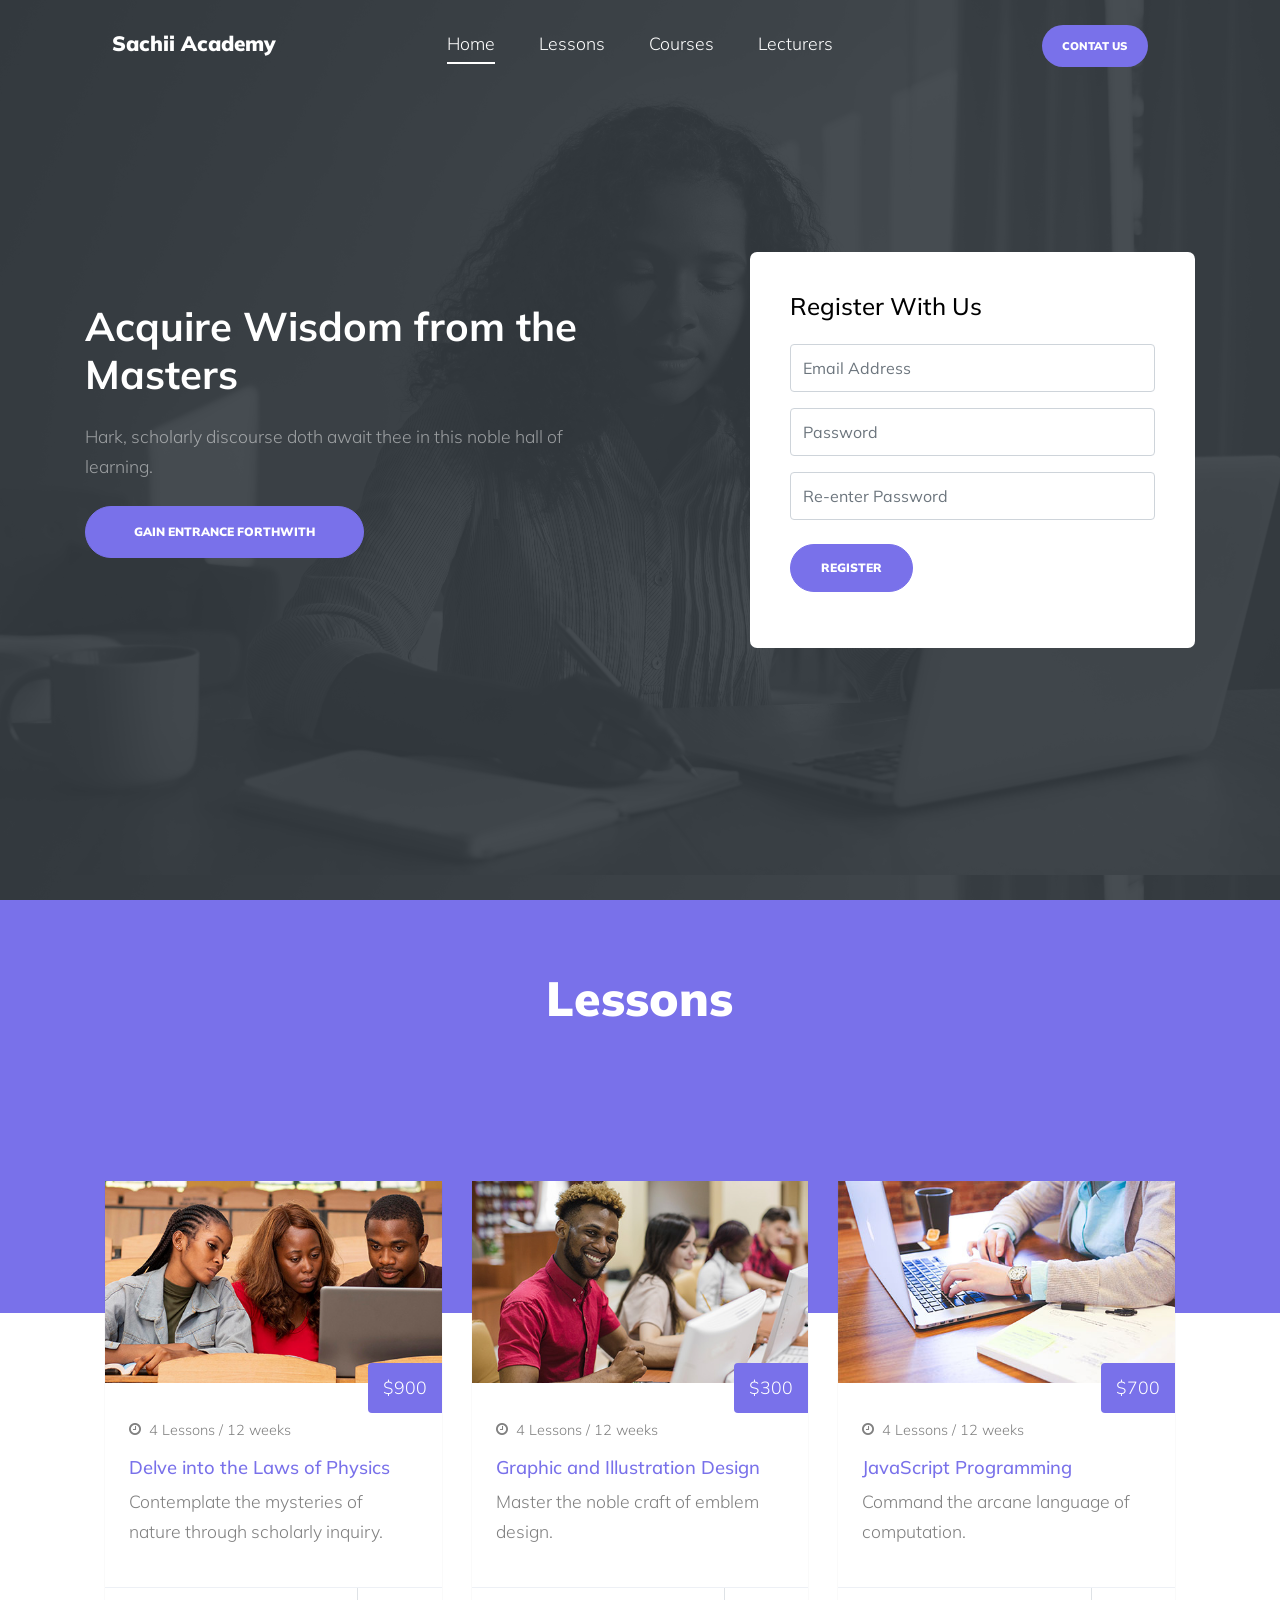
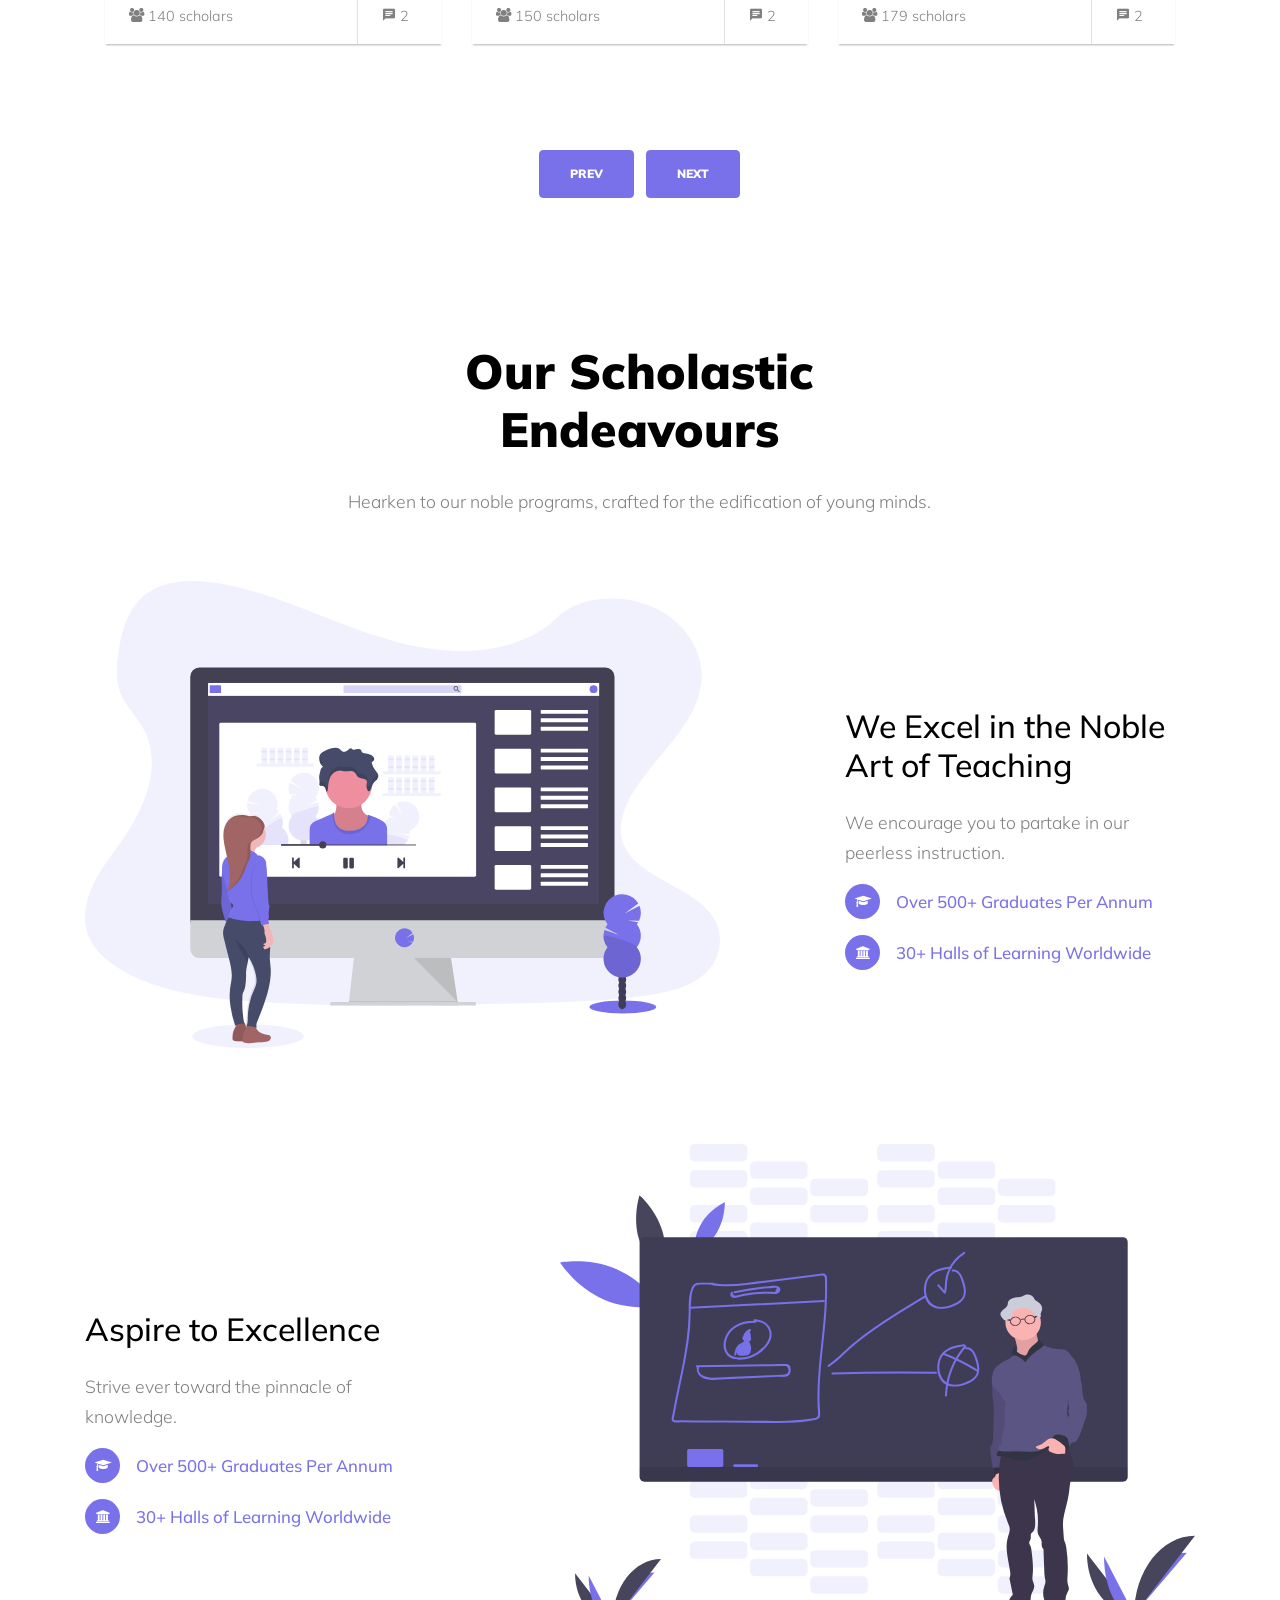
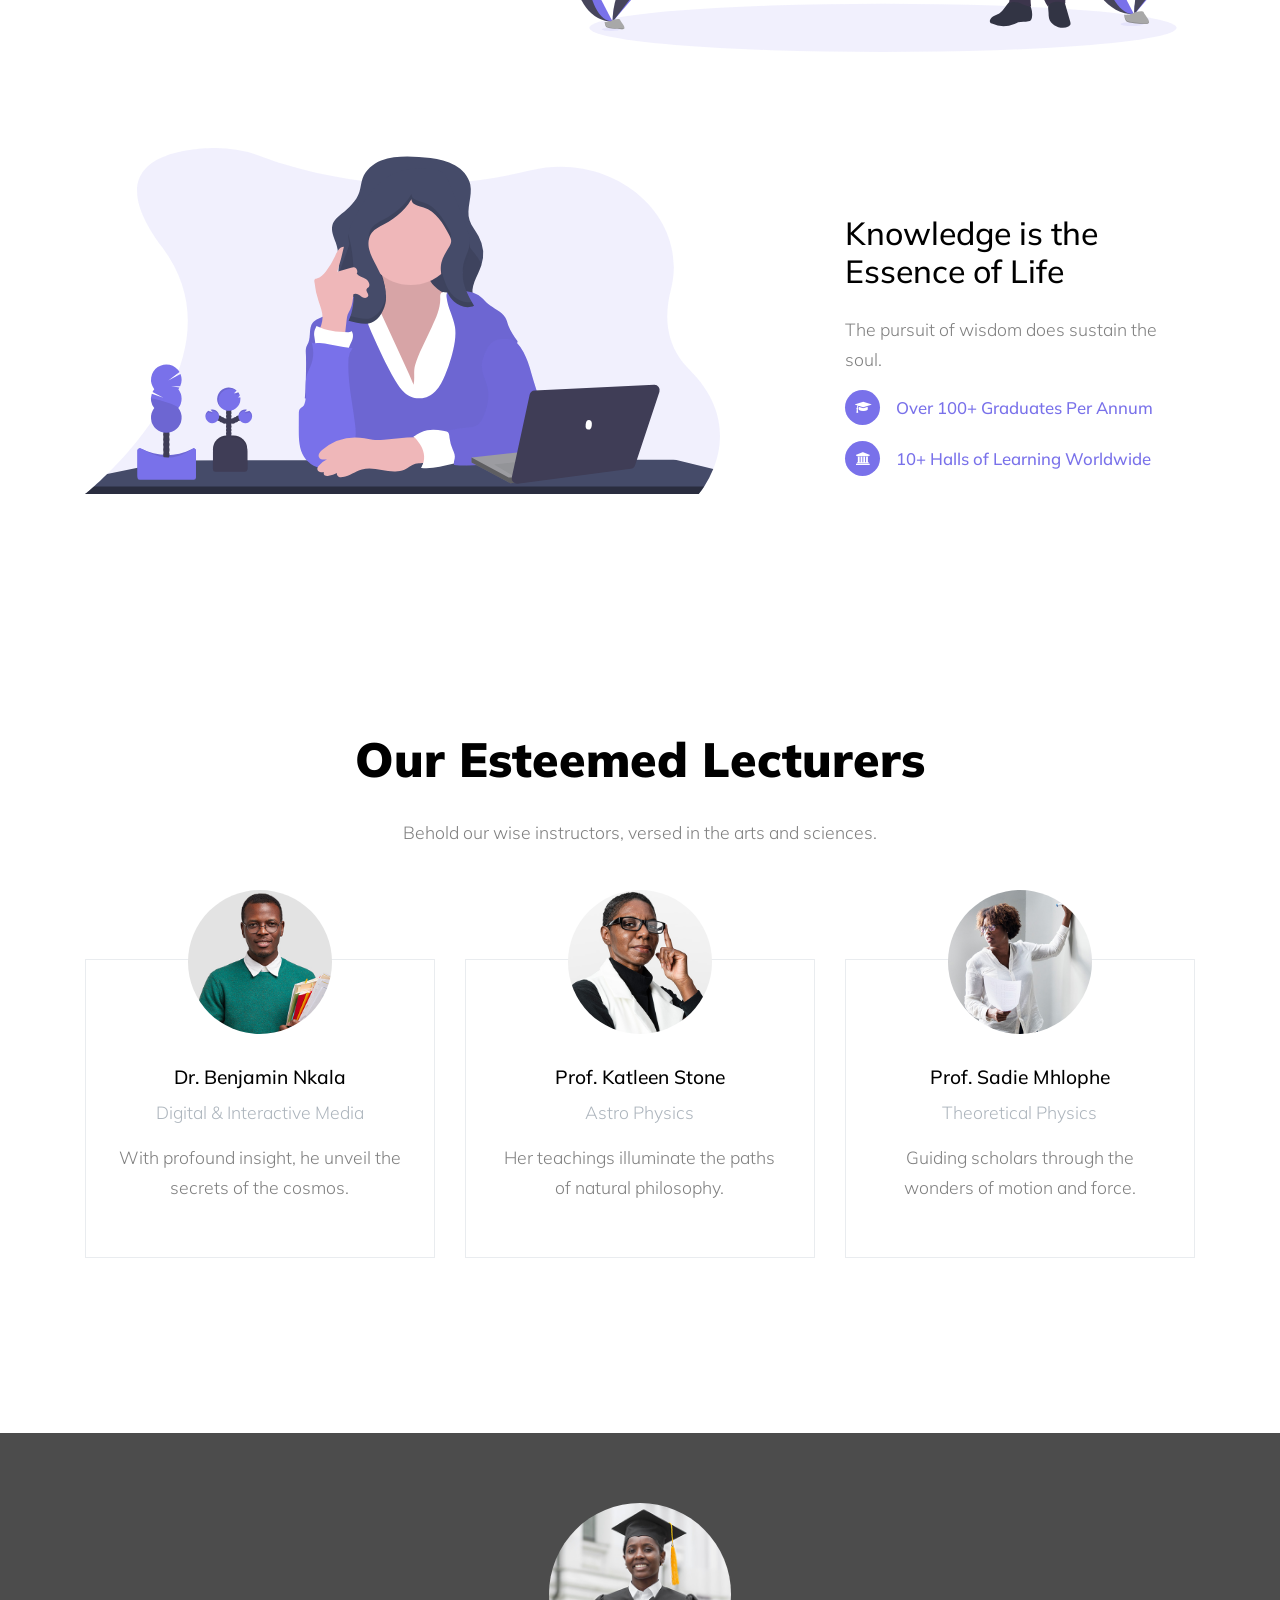
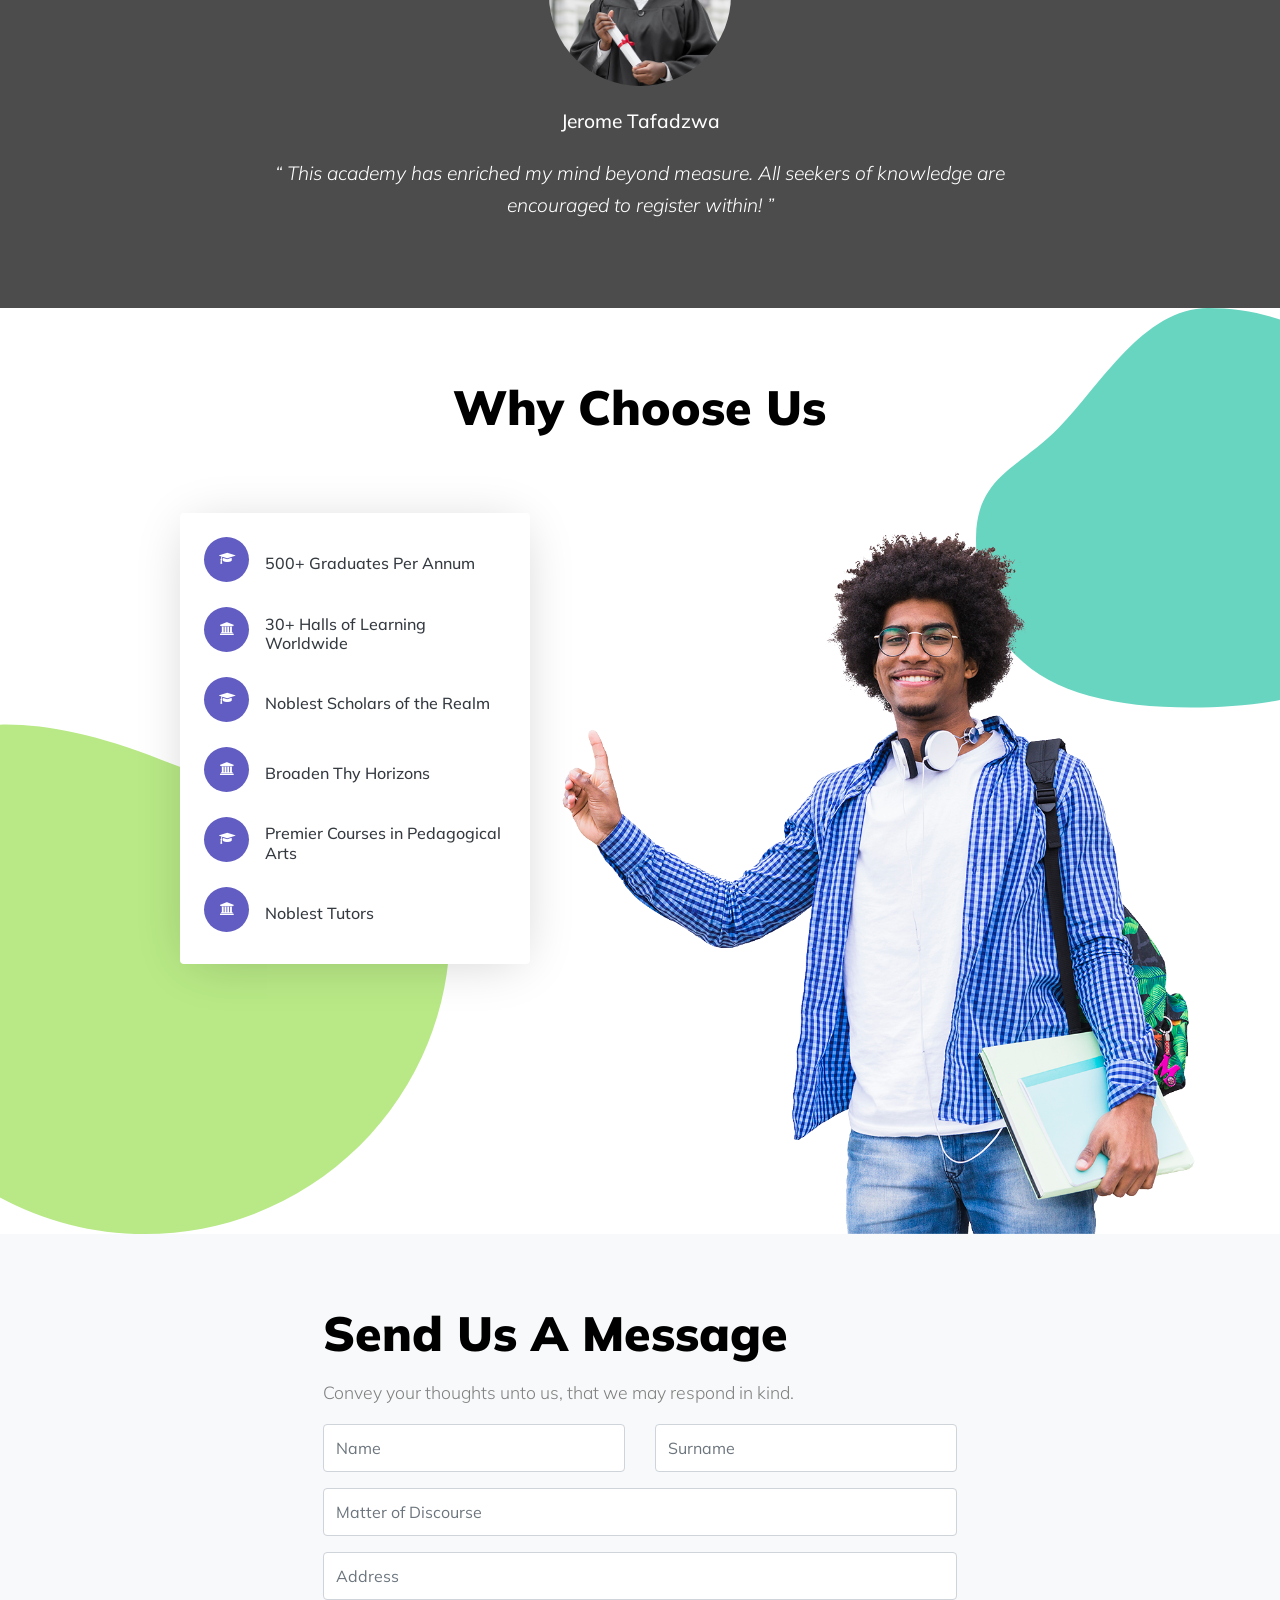
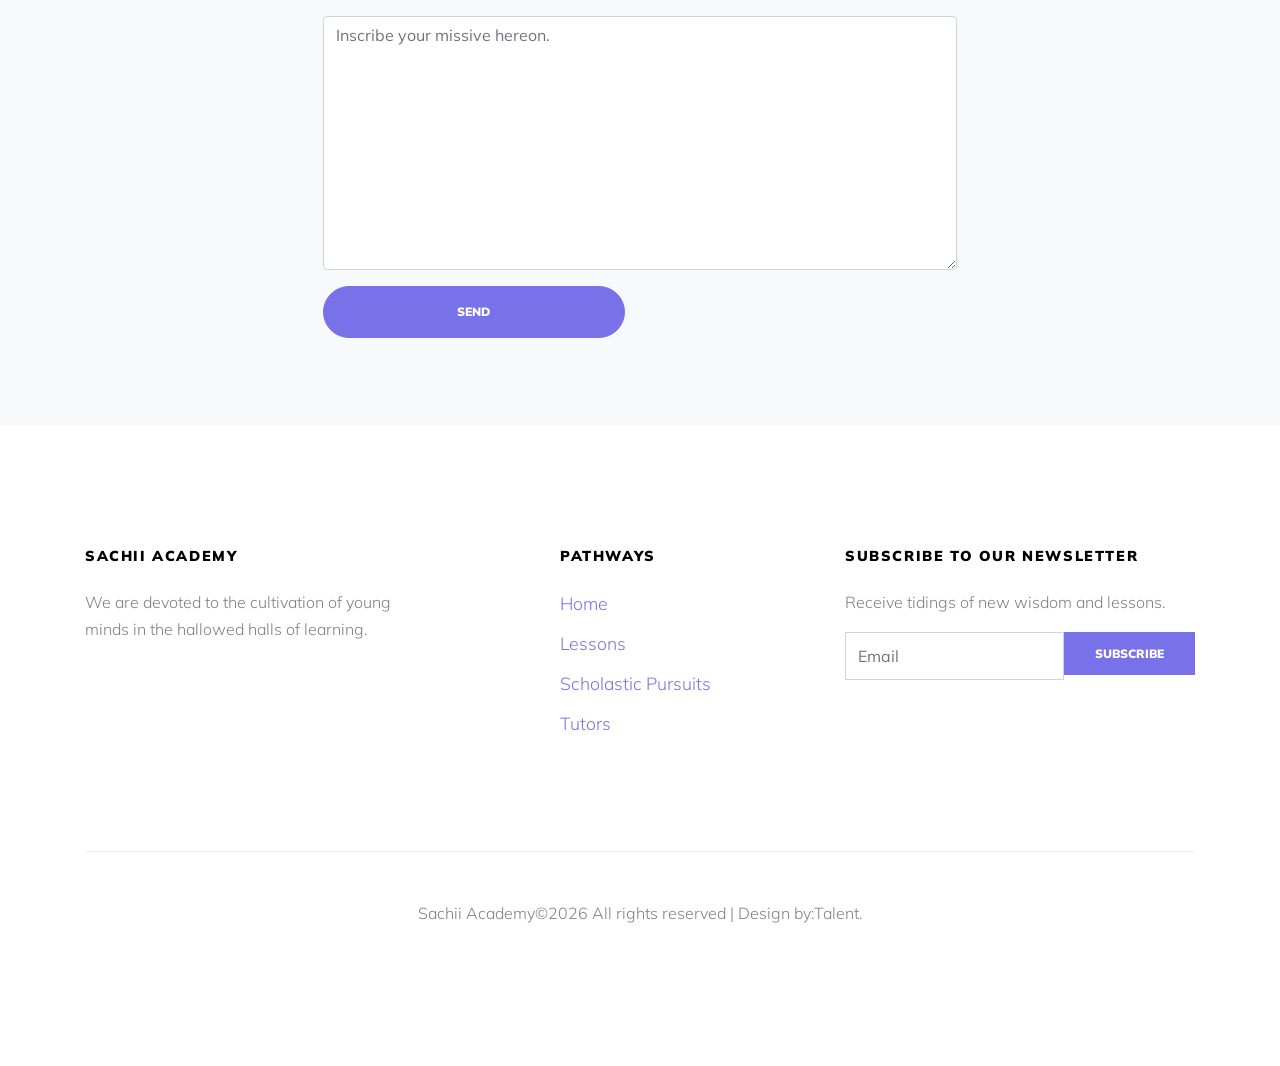
==== commit e7940a28: "Update index.html" ====
--- a/index.html
+++ b/index.html
@@ -329,7 +329,7 @@
             <div class="teacher text-center">
               <img src="images/person_1.jpg" alt="Image" class="img-fluid w-50 rounded-circle mx-auto mb-4">
               <div class="py-2">
-                <h3 class="text-black">Dr. Benjamin Stone</h3>
+                <h3 class="text-black">Dr. Benjamin Nkala</h3>
                 <p class="position">Digital & Interactive Media</p>
                 <p>With profound insight, he unveil the secrets of the cosmos.</p>
               </div>
@@ -351,7 +351,7 @@
             <div class="teacher text-center">
               <img src="images/person_3.jpg" alt="Image" class="img-fluid w-50 rounded-circle mx-auto mb-4">
               <div class="py-2">
-                <h3 class="text-black">Prof. Sadie White</h3>
+                <h3 class="text-black">Prof. Sadie Mhlophe</h3>
                 <p class="position">Theoretical Physics</p>
                 <p>Guiding scholars through the wonders of motion and force.</p>
               </div>
@@ -366,7 +366,7 @@
         <div class="row justify-content-center align-items-center">
           <div class="col-md-8 text-center testimony">
             <img src="images/person_4.jpg" alt="Image" class="img-fluid w-25 mb-4 rounded-circle">
-            <h3 class="mb-4">Jerome Jensen</h3>
+            <h3 class="mb-4">Jerome Tafadzwa</h3>
             <blockquote>
               <p>&ldquo; This academy has enriched my mind beyond measure. All seekers of knowledge are encouraged to register within! &rdquo;</p>
             </blockquote>
@@ -388,7 +388,7 @@
       <div class="container">
         <div class="row mb-5 justify-content-center" data-aos="fade-up" data-aos-delay="">
           <div class="col-lg-7 text-center">
-            <h2 class="section-title">Wherefore Choose Us</h2>
+            <h2 class="section-title">Why Choose Us</h2>
           </div>
         </div>
         <div class="row">
@@ -458,7 +458,7 @@
                   <input type="text" class="form-control" placeholder="Name">
                 </div>
                 <div class="col-md-6">
-                  <input type="text" class="form-control" placeholder="Surnameame">
+                  <input type="text" class="form-control" placeholder="Surname">
                 </div>
               </div>
 
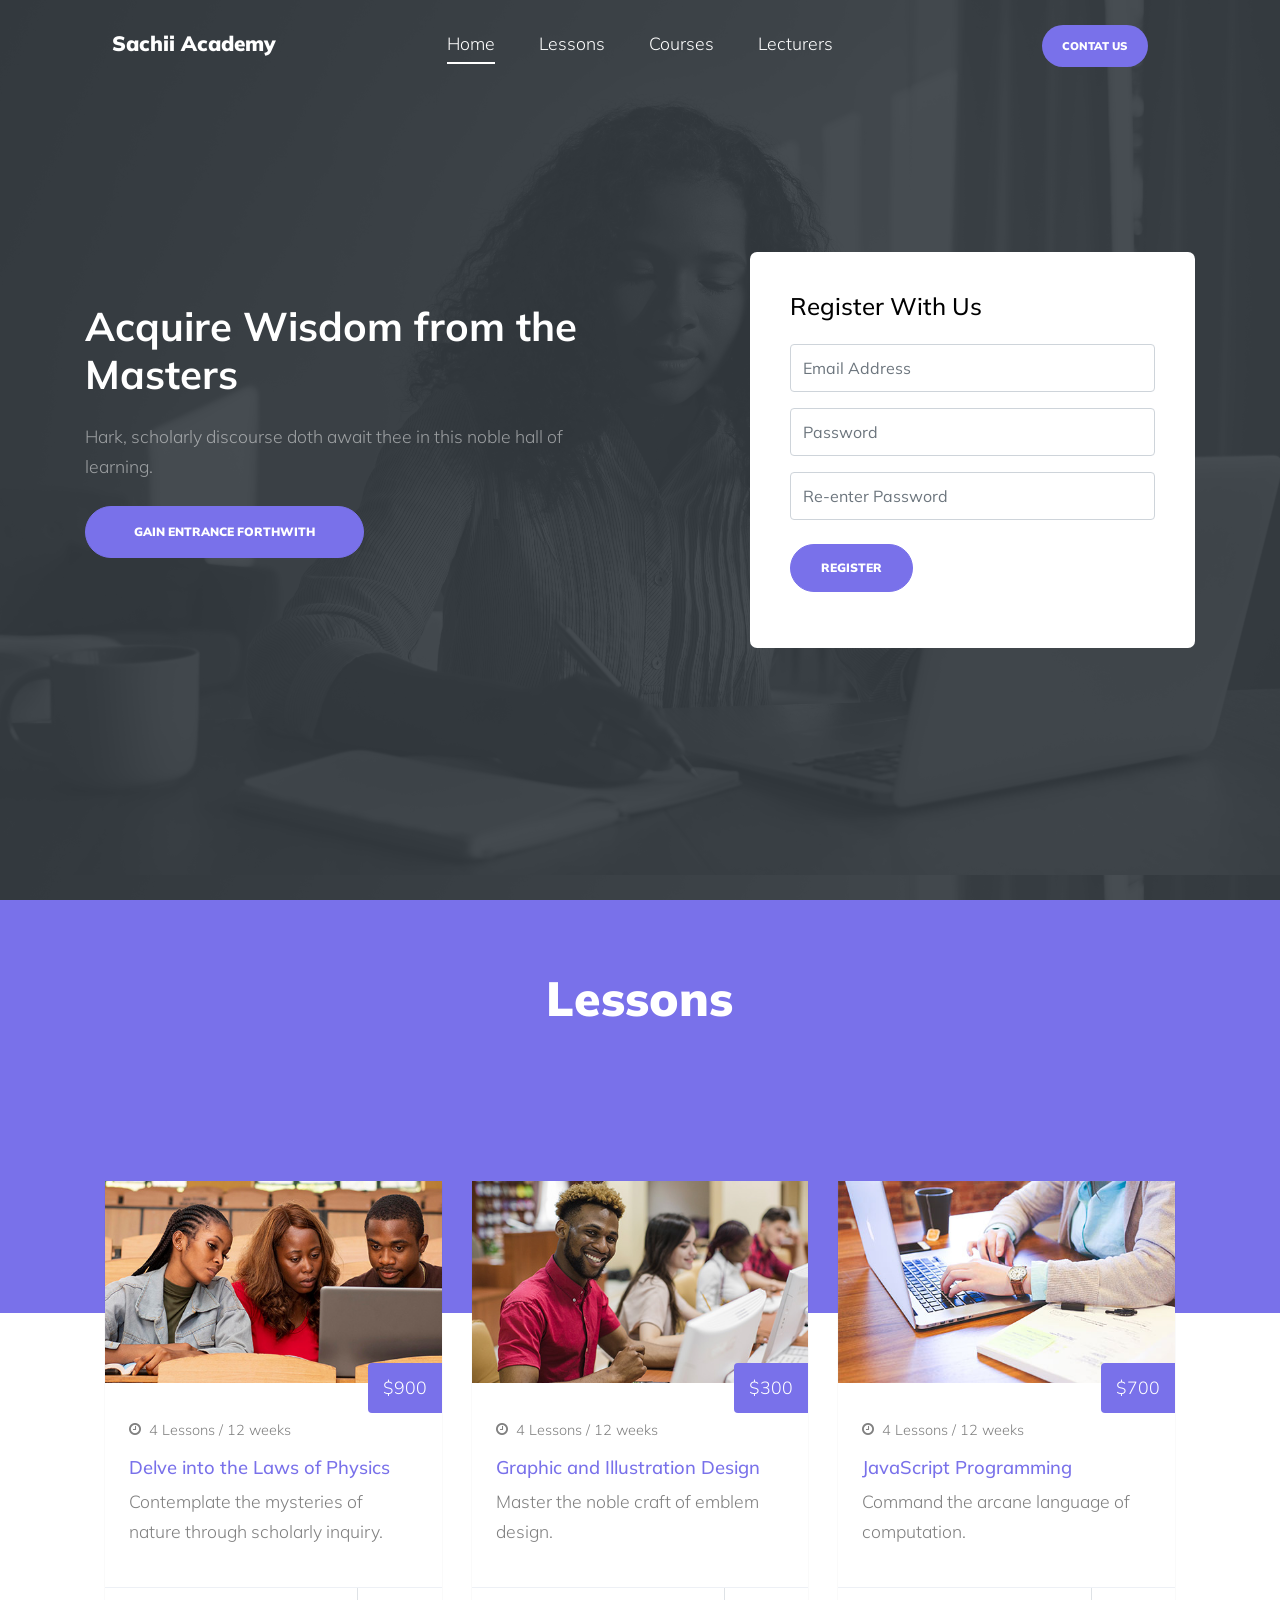
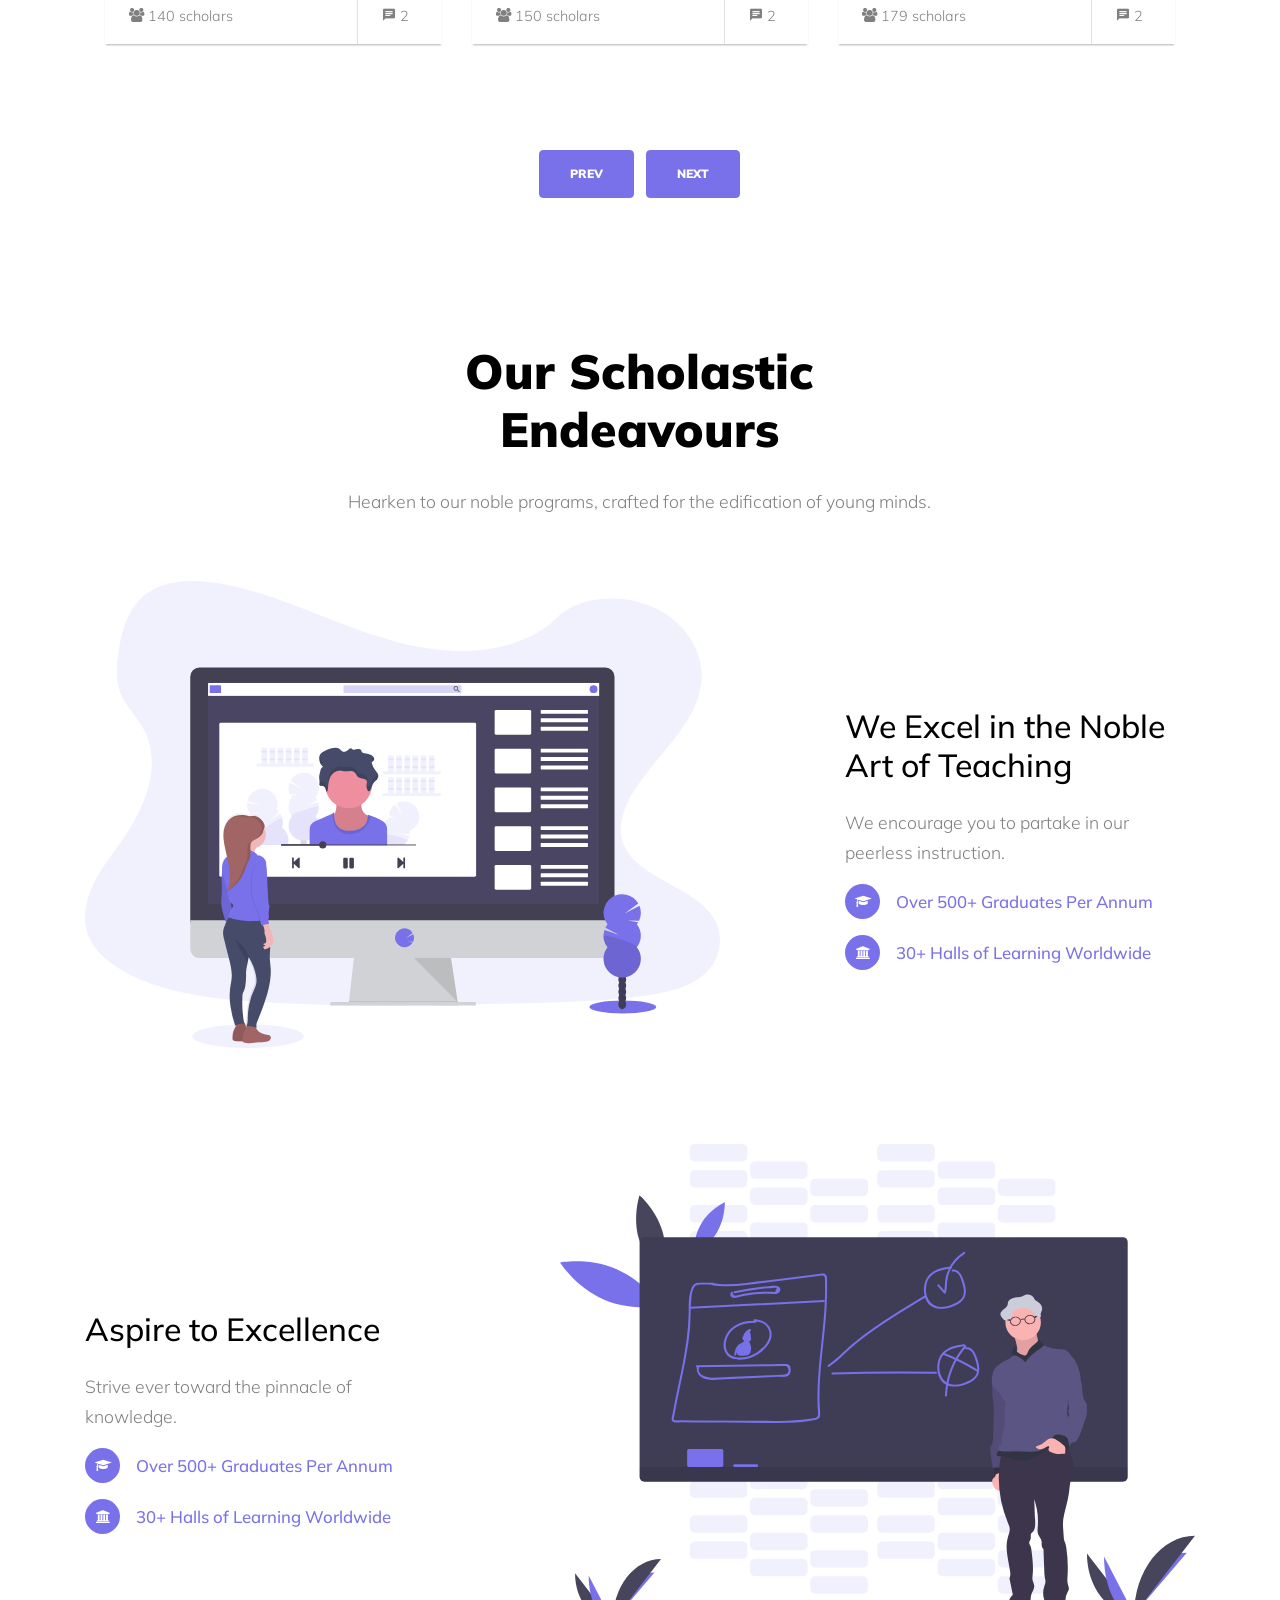
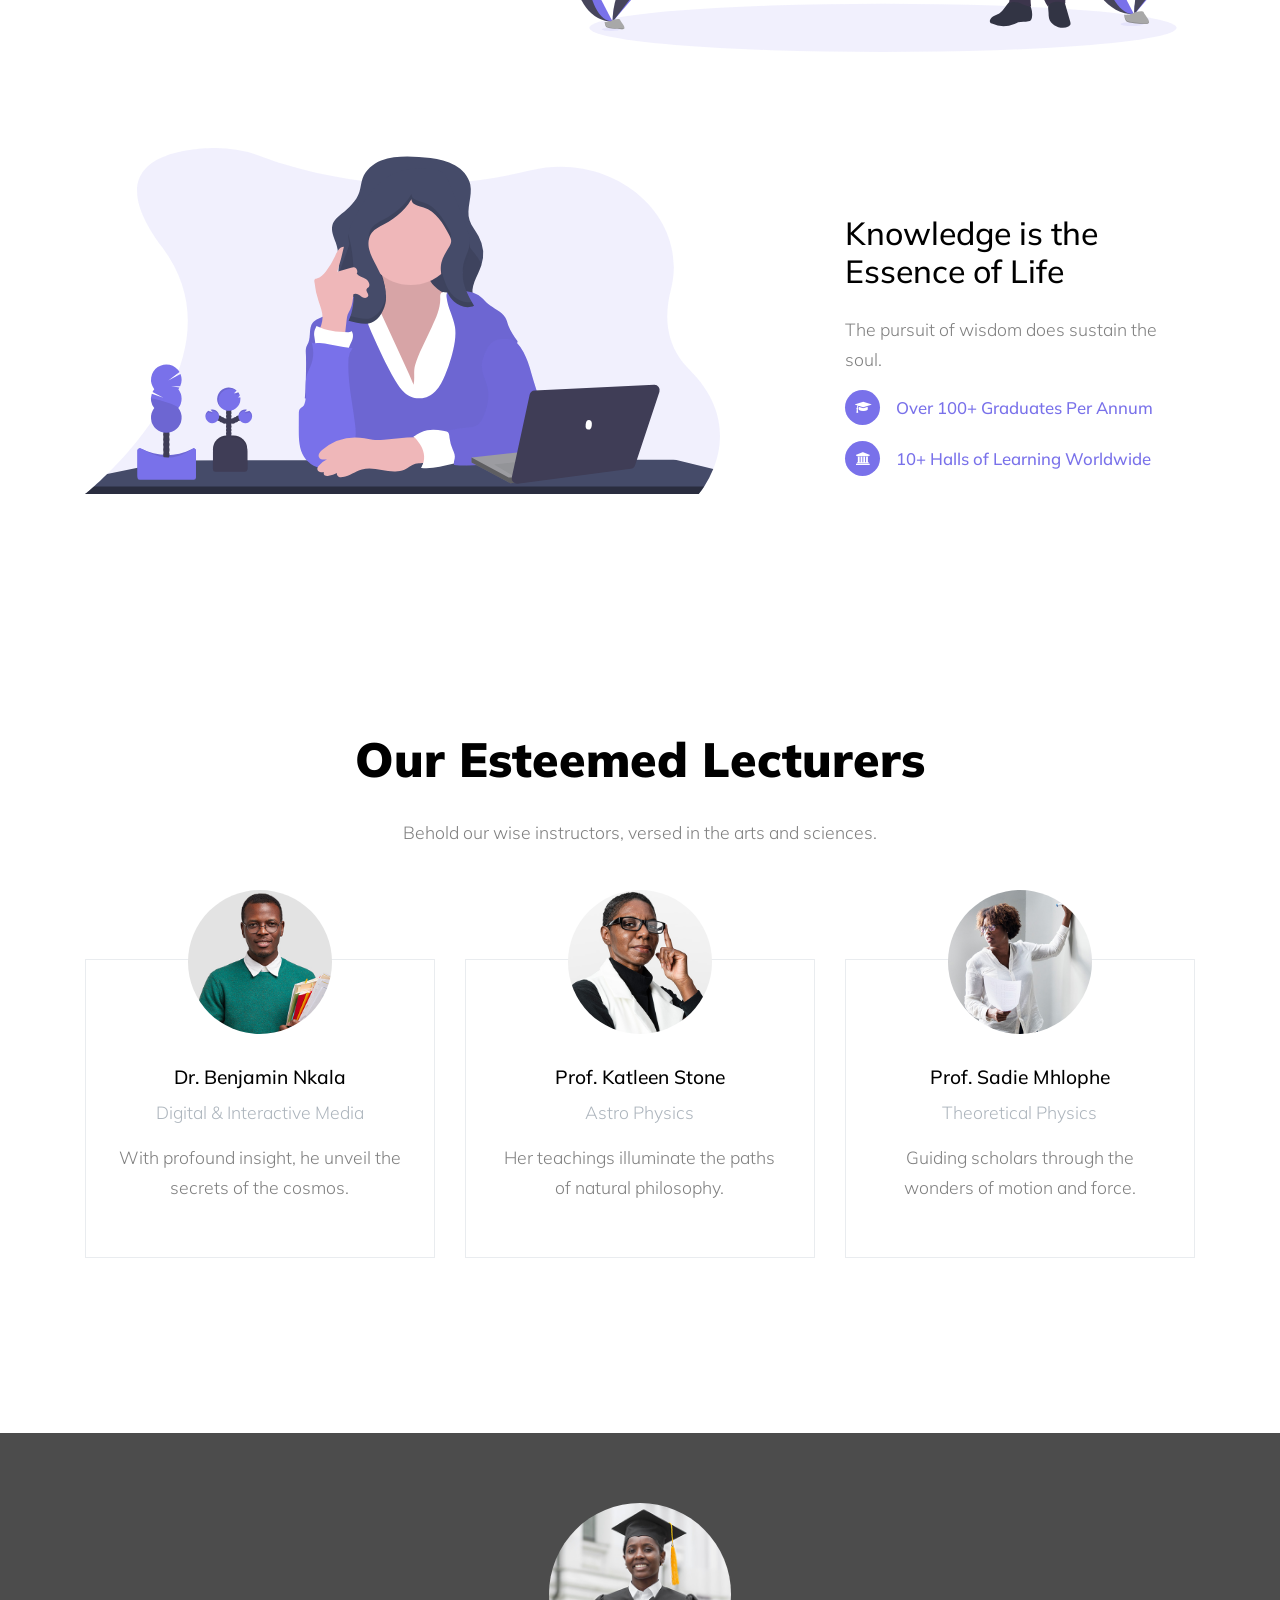
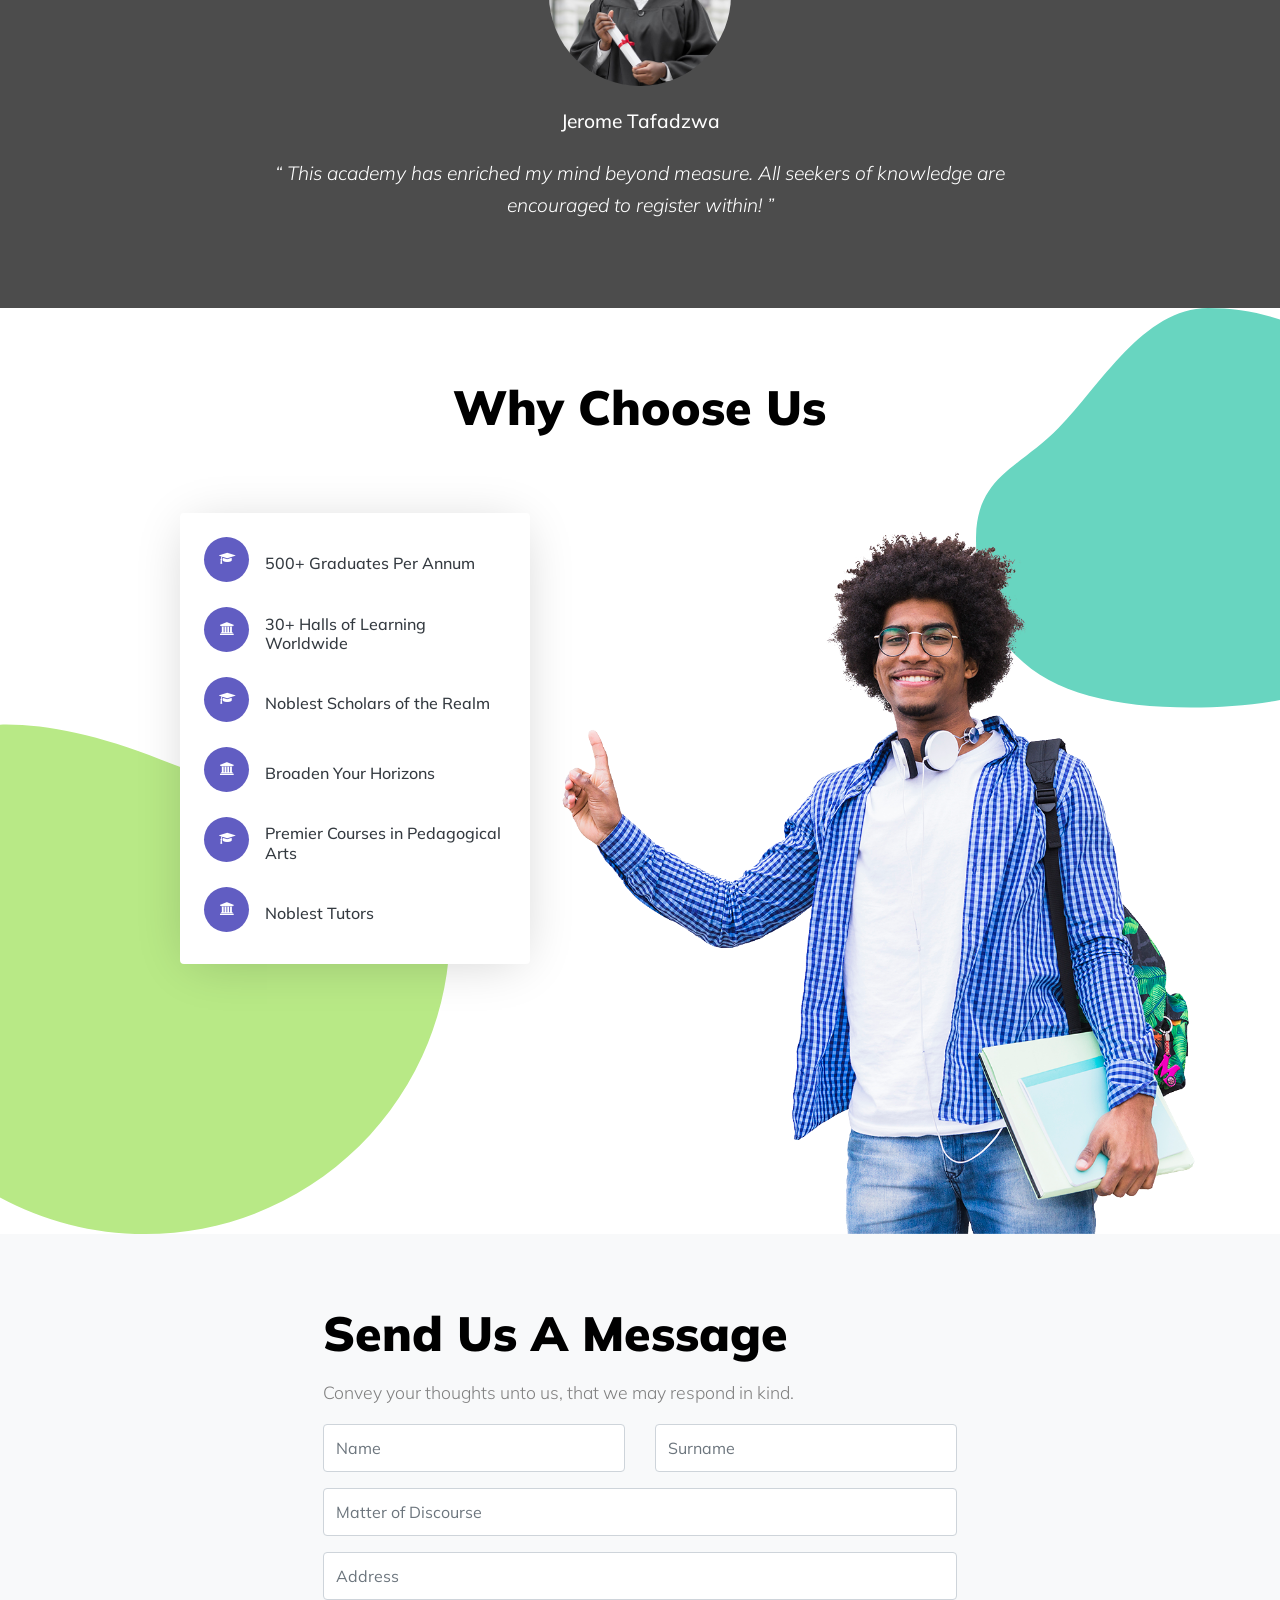
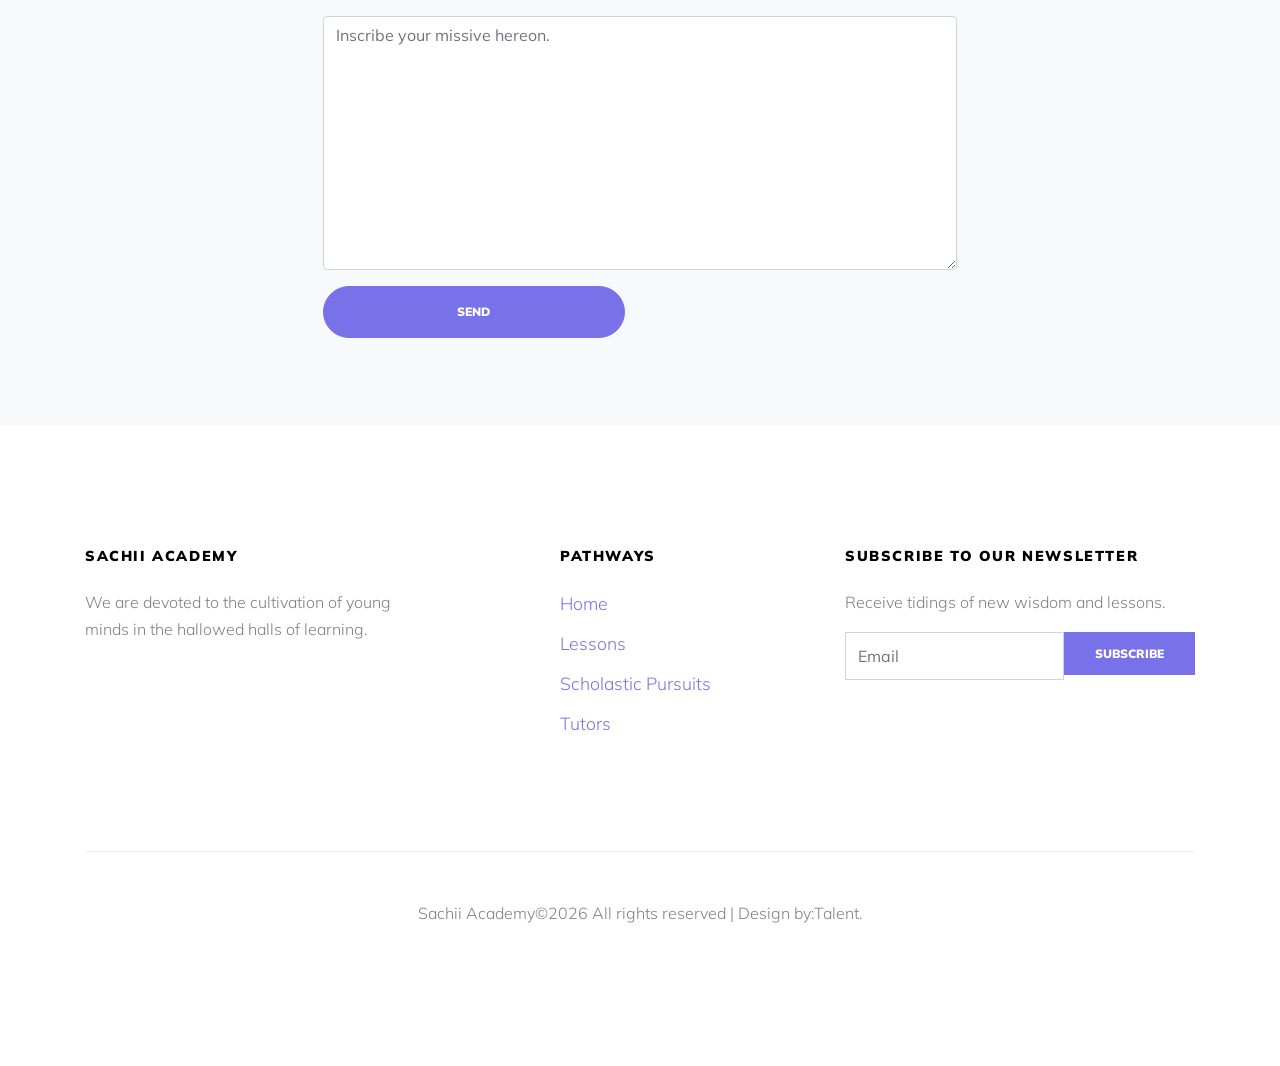
==== commit e5987cfc: "Update index.html" ====
--- a/index.html
+++ b/index.html
@@ -413,7 +413,7 @@
 
               <div class="d-flex align-items-center custom-icon-wrap custom-icon-light mb-3">
                 <div class="mr-3"><span class="custom-icon-inner"><span class="icon icon-university"></span></span></div>
-                <div><h3 class="m-0">Broaden Thy Horizons</h3></div>
+                <div><h3 class="m-0">Broaden Your Horizons</h3></div>
               </div>
 
               <div class="d-flex align-items-center custom-icon-wrap custom-icon-light mb-3">
